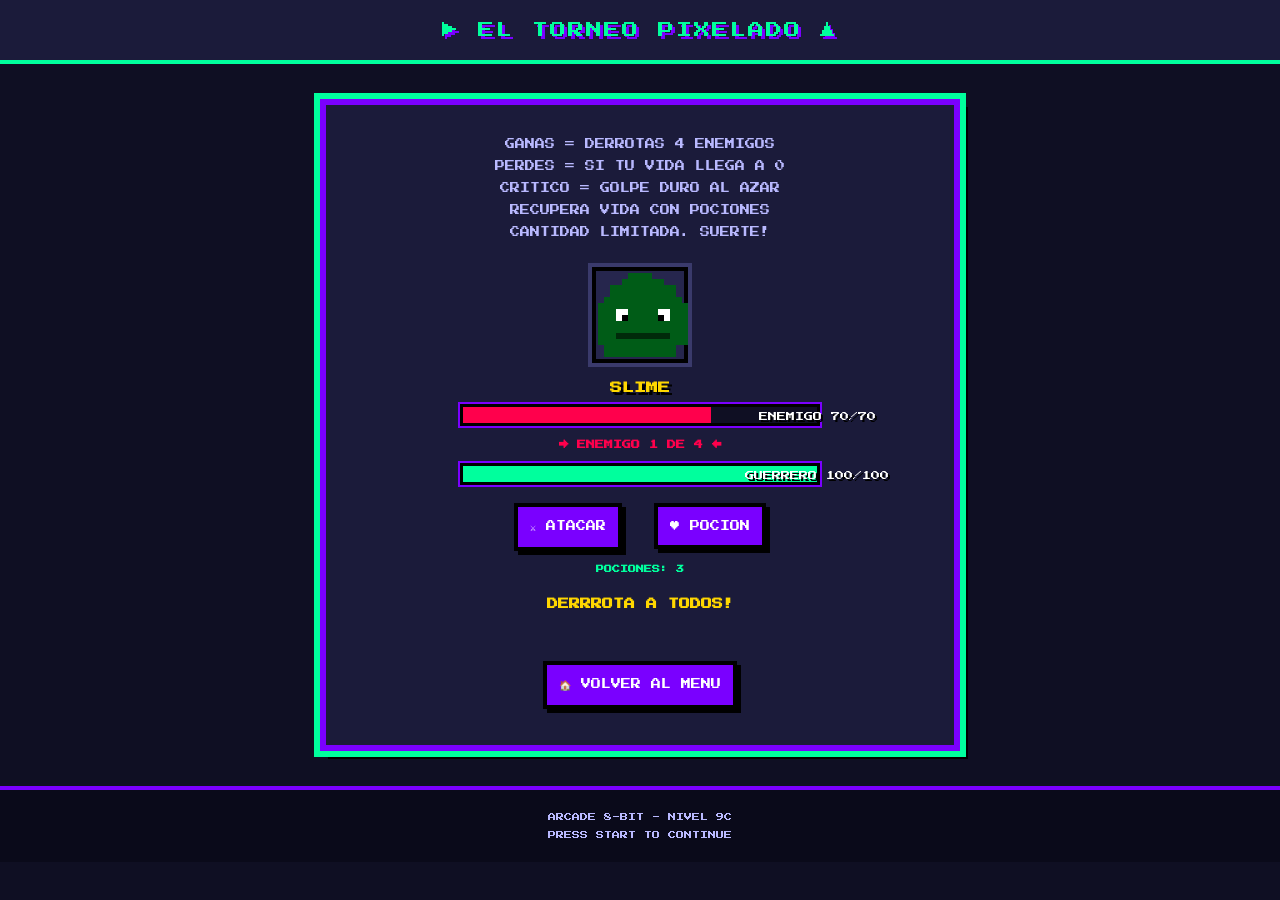
==== juego.html @ 82c99c2b "Add files via upload" ====
<!DOCTYPE html>
<html lang="es">
<head>
<meta charset="UTF-8">
<meta name="viewport" content="width=device-width, initial-scale=1.0">
<title>El Torneo Pixelado</title>

<link href="https://fonts.googleapis.com/css2?family=Press+Start+2P&display=swap" rel="stylesheet">

<style>

*{
margin:0;
padding:0;
box-sizing:border-box;
}

body{
background:#0f0f23;
font-family:"Press Start 2P", monospace;
color:#fff;
text-align:center;
image-rendering:pixelated;
overflow-x:hidden;
}

header{
padding:22px;
background:#1b1b3a;
border-bottom:4px solid #00ff9d;
color:#00ff9d;
font-size:16px;
text-shadow:3px 3px 0 #7a00ff;
letter-spacing:2px;
}

.caja{
width:92%;
max-width:640px;
margin:35px auto;
background:#1b1b3a;
padding:28px;
border:6px solid #7a00ff;
box-shadow:0 0 0 6px #00ff9d, 8px 8px 0 #000;
position:relative;
}

#historia{
font-size:10px;
line-height:22px;
color:#b9b9ff;
margin-bottom:20px;
}

canvas{
display:block;
margin:15px auto;
background:#26264d;
border:4px solid #3a3a6b;
box-shadow:inset 0 0 0 4px #000;
}

.barra{
width:80%;
max-width:360px;
height:22px;
margin:10px auto;
background:#0f0f23;
border:3px solid #000;
box-shadow:0 0 0 2px #7a00ff;
position:relative;
}

.barra i{
position:absolute;
left:0;
top:0;
height:100%;
width:100%;
background:#ff004c;
}

.barra span{
position:absolute;
width:100%;
top:5px;
font-size:9px;
color:#fff;
text-shadow:2px 2px 0 #000;
z-index:2;
}

#vidaJugador i{ background:#00ff9d; }
#vidaEnemigo i{ background:#ff004c; }

#nombre{
font-size:12px;
color:#ffd700;
margin-top:10px;
text-shadow:3px 3px 0 #000;
}

#turno{
font-size:9px;
color:#ff004c;
margin:14px 0;
}

button{
font-family:"Press Start 2P", monospace;
font-size:10px;
padding:14px 12px;
margin:8px;
border:4px solid #000;
color:#fff;
background:#7a00ff;
cursor:pointer;
box-shadow:4px 4px 0 #000;
text-transform:uppercase;
}

button:hover{
background:#00ff9d;
color:#000;
transform:translate(-2px,-2px);
box-shadow:6px 6px 0 #000;
}

button:disabled{
background:#3a3a3a;
color:#666;
cursor:not-allowed;
transform:none;
box-shadow:4px 4px 0 #000;
}

#mensaje{
margin-top:20px;
font-size:11px;
line-height:24px;
color:#ffd700;
min-height:60px;
}

footer{
margin-top:30px;
padding:18px;
background:#0a0a1a;
border-top:4px solid #7a00ff;
color:#b9b9ff;
font-size:8px;
line-height:18px;
}

#curaSobrante{
font-size:8px;
color:#00ff9d;
margin-top:6px;
}

</style>
</head>

<body>

<header>
&#9654; EL TORNEO PIXELADO &#9650;
</header>

<div class="caja">

<p id="historia">
GANAS = DERROTAS 4 ENEMIGOS<br>
PERDES = SI TU VIDA LLEGA A 0<br>
CRITICO = GOLPE DURO AL AZAR<br>
RECUPERA VIDA CON POCIONES<br>
CANTIDAD LIMITADA. SUERTE!
</p>

<canvas id="sprite" width="96" height="96"></canvas>

<h2 id="nombre">SLIME</h2>

<div id="vidaEnemigo" class="barra">
<i id="barraEnemigo"></i>
<span>ENEMIGO</span>
</div>

<h2 id="turno">&#8594; TU TURNO &#8592;</h2>

<div id="vidaJugador" class="barra">
<i id="barraJugador"></i>
<span>GUERRERO</span>
</div>

<button onclick="atacar()">&#9876; ATACAR</button>
<button onclick="curarse()">&#9829; POCION</button>

<h2 id="curaSobrante">POCIONES: 3</h2>

<h2 id="mensaje">DERRROTA A TODOS!</h2>

<a href="index.html">
<button>&#127968; VOLVER AL MENU</button>
</a>

</div>

<footer>
ARCADE 8-BIT - NIVEL 9C<br>
PRESS START TO CONTINUE
</footer>

<script>

const SPRITES={
slime:{
colores:["","#00ff41","#005c17","#002a0a","#ffffff","#000000"],
mapa:[
"0000000000000000",
"0000002222000000",
"0000022222220000",
"0002222222222200",
"0002222222222200",
"0022222222222220",
"0222222222222222",
"0222442222244222",
"0222452222254222",
"0222222222222222",
"0222222222222222",
"0222333333333222",
"0222222222222222",
"0022222222222200",
"0022222222222200",
"0000000000000000"
]},
goblin:{
colores:["","#7fff00","#1d5c00","#0a2b00","#ffffff","#ff004c"],
mapa:[
"0000000000000000",
"0200022222000200",
"0220022222002200",
"0222222222222220",
"0222222222222220",
"0022222222222200",
"0022222222222200",
"0022442222244200",
"0022452222254200",
"0022222222222200",
"0022233222332200",
"0022222222222200",
"0002222222222000",
"0000222222220000",
"0000000000000000",
"0000000000000000"
]},
esqueleto:{
colores:["","#f0f0f0","#a0a0a0","#2b2b2b","#ff004c"],
mapa:[
"0000000000000000",
"0000000000000000",
"0002222222222000",
"0002222222222000",
"0022222222222200",
"0022442222244200",
"0022442222244200",
"0022222222222200",
"0022232223222200",
"0022222222222200",
"0002222222222000",
"0000002222000000",
"0000002222000000",
"0000000000000000",
"0000000000000000",
"0000000000000000"
]},
dragon:{
colores:["","#ff004c","#7a0014","#2b0000","#ffffff","#000000","#ffd700"],
mapa:[
"0000000000000000",
"0000600000000600",
"0000660000006600",
"0022222222222220",
"0222222222222222",
"0222222222222222",
"0022442222244200",
"0022452222254200",
"0222222222222222",
"0222222222222222",
"0222332222233222",
"0222222222222222",
"0222222222222222",
"0022222222222200",
"0022222222222200",
"0000000000000000"
]}
};

const enemigos=[
{n:"SLIME",     v:70,  crit:20, dMin:5,  dMax:13, s:SPRITES.slime},
{n:"GOBLIN",    v:100, crit:15, dMin:8,  dMax:18, s:SPRITES.goblin},
{n:"ESQUELETO", v:130, crit:10, dMin:10, dMax:20, s:SPRITES.esqueleto},
{n:"DRAGON",    v:170, crit:25, dMin:12, dMax:25, s:SPRITES.dragon}
];

let vidaJugador=100;
let vidaEnemigo=0;
let enemigo=0;
let pociones=3;
let atacando=false;

function dibujar(sprite){
const c=document.getElementById("sprite");
const ctx=c.getContext("2d");
ctx.clearRect(0,0,96,96);
const tam=6;
for(let y=0;y<sprite.mapa.length;y++){
for(let x=0;x<sprite.mapa[y].length;x++){
const cid=parseInt(sprite.mapa[y][x],10);
if(cid===0)continue;
ctx.fillStyle=sprite.colores[cid];
ctx.fillRect(x*tam,y*tam,tam,tam);
}
}
}

function cargarEnemigo(){
const e=enemigos[enemigo];
vidaEnemigo=e.v;
dibujar(e.s);
document.getElementById("nombre").innerHTML=e.n;
document.getElementById("turno").innerHTML="&#8594; ENEMIGO "+(enemigo+1)+" DE 4 &#8592;";
actualizarBarras();
}

function actualizarBarras(){
document.getElementById("barraEnemigo").style.width=Math.max(0,vidaEnemigo)+"%";
document.getElementById("barraJugador").style.width=Math.max(0,vidaJugador)+"%";
document.getElementById("vidaEnemigo").querySelector("span").innerHTML=
"ENEMIGO "+vidaEnemigo+"/"+enemigos[enemigo].v;
document.getElementById("vidaJugador").querySelector("span").innerHTML=
"GUERRERO "+vidaJugador+"/100";
document.getElementById("curaSobrante").innerHTML="POCIONES: "+pociones;
}

function mensaje(txt){
document.getElementById("mensaje").innerHTML=txt;
}

function atacar(){
if(atacando||vidaEnemigo<=0)return;
atacando=true;

const e=enemigos[enemigo];
let daño=Math.floor(Math.random()*(e.dMax-e.dMin+1))+e.dMin;
let critico=false;

if(Math.random()*100<e.crit){
daño*=2;
critico=true;
}

vidaEnemigo-=daño;
actualizarBarras();
mensaje("GOLPE: -"+daño+(critico?" &#10024; CRITICO!":""));

setTimeout(()=>{
if(vidaEnemigo<=0){
if(enemigo<enemigos.length-1){
enemigo++;
mensaje("&#127873; VICTORIA! APARECE EL SIGUIENTE...");
setTimeout(()=>{
cargarEnemigo();
atacando=false;
},1400);
}else{
mensaje("&#127942; CAMPEON DEL TORNEO! &#127942;");
document.getElementById("nombre").innerHTML="VICTORIA!";
atacando=false;
}
}else{
turnoEnemigo();
}
},800);
}

function turnoEnemigo(){
document.getElementById("turno").innerHTML="&#8594; TURNO DEL ENEMIGO &#8592;";
setTimeout(()=>{
const e=enemigos[enemigo];
let daño=Math.floor(Math.random()*(e.dMax-e.dMin+1))+e.dMin;
if(Math.random()*100<15)daño*=2;

vidaJugador-=daño;
actualizarBarras();
mensaje("&#9888; RECIBES -"+daño+" DE DAÑO");

if(vidaJugador<=0){
mensaje("&#10060; GAME OVER - RECARGA PARA INTENTAR");
document.getElementById("nombre").innerHTML="DERROTA";
atacando=false;
return;
}

document.getElementById("turno").innerHTML="&#8594; TU TURNO &#8592;";
atacando=false;
},1000);
}

function curarse(){
if(atacando||vidaJugador<=0)return;
if(pociones<=0){
mensaje("&#10060; NO TE QUEDAN POCIONES");
return;
}
if(vidaJugador>=100){
mensaje("&#9888; YA TIENES LA VIDA LLENA");
return;
}
pociones--;
vidaJugador=Math.min(100,vidaJugador+35);
actualizarBarras();
mensaje("&#9829; +35 DE VIDA. QUE ALIVIO!");
atacando=true;
document.getElementById("turno").innerHTML="&#8594; TURNO DEL ENEMIGO &#8592;";
setTimeout(()=>{
turnoEnemigo();
},800);
}

cargarEnemigo();

</script>

</body>
</html>
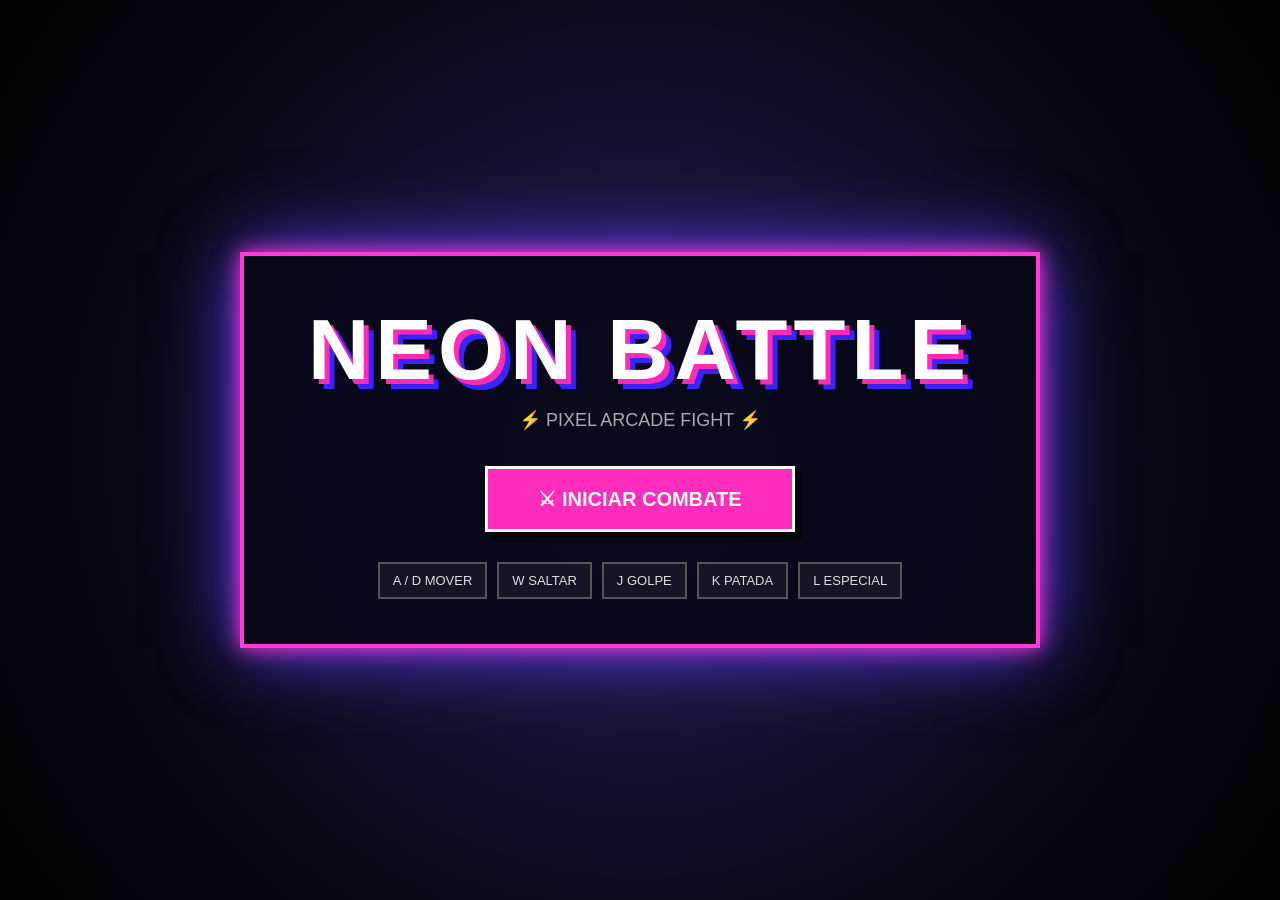
==== commit ea2a6de9: "Add files via upload" ====
--- a/juego.html
+++ b/juego.html
@@ -3,434 +3,1521 @@
 <head>
 <meta charset="UTF-8">
 <meta name="viewport" content="width=device-width, initial-scale=1.0">
-<title>El Torneo Pixelado</title>
-
-<link href="https://fonts.googleapis.com/css2?family=Press+Start+2P&display=swap" rel="stylesheet">
+<title>Neon Battle Arena</title>
 
 <style>
-
 *{
-margin:0;
-padding:0;
-box-sizing:border-box;
+    margin:0;
+    padding:0;
+    box-sizing:border-box;
 }
 
 body{
-background:#0f0f23;
-font-family:"Press Start 2P", monospace;
-color:#fff;
-text-align:center;
-image-rendering:pixelated;
-overflow-x:hidden;
-}
-
-header{
-padding:22px;
-background:#1b1b3a;
-border-bottom:4px solid #00ff9d;
-color:#00ff9d;
-font-size:16px;
-text-shadow:3px 3px 0 #7a00ff;
-letter-spacing:2px;
-}
-
-.caja{
-width:92%;
-max-width:640px;
-margin:35px auto;
-background:#1b1b3a;
-padding:28px;
-border:6px solid #7a00ff;
-box-shadow:0 0 0 6px #00ff9d, 8px 8px 0 #000;
-position:relative;
-}
-
-#historia{
-font-size:10px;
-line-height:22px;
-color:#b9b9ff;
-margin-bottom:20px;
-}
-
-canvas{
-display:block;
-margin:15px auto;
-background:#26264d;
-border:4px solid #3a3a6b;
-box-shadow:inset 0 0 0 4px #000;
-}
-
-.barra{
-width:80%;
-max-width:360px;
-height:22px;
-margin:10px auto;
-background:#0f0f23;
-border:3px solid #000;
-box-shadow:0 0 0 2px #7a00ff;
-position:relative;
-}
-
-.barra i{
-position:absolute;
-left:0;
-top:0;
-height:100%;
-width:100%;
-background:#ff004c;
-}
-
-.barra span{
-position:absolute;
-width:100%;
-top:5px;
-font-size:9px;
-color:#fff;
-text-shadow:2px 2px 0 #000;
-z-index:2;
-}
-
-#vidaJugador i{ background:#00ff9d; }
-#vidaEnemigo i{ background:#ff004c; }
-
-#nombre{
-font-size:12px;
-color:#ffd700;
-margin-top:10px;
-text-shadow:3px 3px 0 #000;
-}
-
-#turno{
-font-size:9px;
-color:#ff004c;
-margin:14px 0;
+    background:#050509;
+    overflow:hidden;
+    font-family:Arial, sans-serif;
+}
+
+#game{
+    width:100vw;
+    height:100vh;
+    display:block;
+    image-rendering:pixelated;
+}
+
+#menu{
+    position:fixed;
+    inset:0;
+    z-index:20;
+    display:flex;
+    justify-content:center;
+    align-items:center;
+    background:
+        radial-gradient(circle,#29205c,#080814 65%,#020204);
+}
+
+.menu-box{
+    width:min(800px,90%);
+    padding:45px;
+    text-align:center;
+    background:rgba(8,8,25,.94);
+    border:4px solid #ff3bd4;
+    box-shadow:
+        0 0 20px #ff3bd4,
+        0 0 70px #5b3cff;
+}
+
+h1{
+    color:#fff;
+    font-size:clamp(45px,7vw,85px);
+    letter-spacing:6px;
+    text-shadow:
+        5px 5px #ff2bb5,
+        10px 10px #3824ff;
+    margin-bottom:10px;
+}
+
+.subtitle{
+    color:#aaa;
+    font-size:18px;
+    margin-bottom:35px;
 }
 
 button{
-font-family:"Press Start 2P", monospace;
-font-size:10px;
-padding:14px 12px;
-margin:8px;
-border:4px solid #000;
-color:#fff;
-background:#7a00ff;
-cursor:pointer;
-box-shadow:4px 4px 0 #000;
-text-transform:uppercase;
+    padding:18px 50px;
+    background:#ff2dbd;
+    border:3px solid white;
+    color:white;
+    font-size:20px;
+    font-weight:bold;
+    cursor:pointer;
+    box-shadow:7px 7px #050509;
+    transition:.15s;
 }
 
 button:hover{
-background:#00ff9d;
-color:#000;
-transform:translate(-2px,-2px);
-box-shadow:6px 6px 0 #000;
-}
-
-button:disabled{
-background:#3a3a3a;
-color:#666;
-cursor:not-allowed;
-transform:none;
-box-shadow:4px 4px 0 #000;
-}
-
-#mensaje{
-margin-top:20px;
-font-size:11px;
-line-height:24px;
-color:#ffd700;
-min-height:60px;
-}
-
-footer{
-margin-top:30px;
-padding:18px;
-background:#0a0a1a;
-border-top:4px solid #7a00ff;
-color:#b9b9ff;
-font-size:8px;
-line-height:18px;
-}
-
-#curaSobrante{
-font-size:8px;
-color:#00ff9d;
-margin-top:6px;
-}
-
+    transform:translate(-3px,-3px);
+    background:#4d6cff;
+    box-shadow:10px 10px #050509;
+}
+
+.controls{
+    margin-top:30px;
+    display:flex;
+    justify-content:center;
+    gap:10px;
+    flex-wrap:wrap;
+}
+
+.key{
+    padding:9px 13px;
+    border:2px solid #555;
+    background:#151525;
+    color:#ddd;
+    font-size:13px;
+}
+
+#hud{
+    position:fixed;
+    top:18px;
+    left:2%;
+    right:2%;
+    z-index:5;
+    display:flex;
+    justify-content:space-between;
+    pointer-events:none;
+}
+
+.playerHUD{
+    width:42%;
+}
+
+.hud-name{
+    color:white;
+    font-weight:bold;
+    font-size:18px;
+    margin-bottom:5px;
+    text-shadow:2px 2px #000;
+}
+
+.bar{
+    height:27px;
+    background:#111;
+    border:3px solid white;
+    box-shadow:0 0 12px #000;
+}
+
+.hp{
+    height:100%;
+    width:100%;
+    background:linear-gradient(90deg,#25ff73,#b5ff38);
+    transition:.15s;
+}
+
+.enemyHP{
+    background:linear-gradient(90deg,#ff2525,#ffb02e);
+}
+
+.energy{
+    height:10px;
+    margin-top:6px;
+    background:#111;
+    border:2px solid white;
+}
+
+.energy div{
+    width:0%;
+    height:100%;
+    background:#24caff;
+    box-shadow:0 0 10px #24caff;
+}
+
+#centerText{
+    position:fixed;
+    z-index:6;
+    top:28%;
+    left:50%;
+    transform:translateX(-50%);
+    color:#fff;
+    font-size:70px;
+    font-weight:900;
+    text-shadow:
+        5px 5px #ff249d,
+        10px 10px #1e2cff;
+    opacity:0;
+    pointer-events:none;
+}
+
+#centerText.show{
+    animation:centerAnim .8s;
+}
+
+@keyframes centerAnim{
+    0%{
+        opacity:0;
+        transform:translateX(-50%) scale(.2);
+    }
+    40%{
+        opacity:1;
+        transform:translateX(-50%) scale(1.3);
+    }
+    100%{
+        opacity:0;
+        transform:translateX(-50%) scale(1);
+    }
+}
+
+#combo{
+    position:fixed;
+    right:7%;
+    top:35%;
+    color:#ffe84a;
+    font-size:42px;
+    font-weight:bold;
+    text-shadow:4px 4px #ff176e;
+    opacity:0;
+    z-index:10;
+}
+
+#combo.show{
+    animation:comboAnim .7s;
+}
+
+@keyframes comboAnim{
+    0%{
+        opacity:0;
+        transform:scale(.3) rotate(-10deg);
+    }
+    30%{
+        opacity:1;
+        transform:scale(1.4) rotate(5deg);
+    }
+    100%{
+        opacity:0;
+        transform:scale(1);
+    }
+}
+
+#gameOver{
+    position:fixed;
+    inset:0;
+    z-index:30;
+    display:none;
+    justify-content:center;
+    align-items:center;
+    background:rgba(0,0,0,.75);
+}
+
+.result{
+    text-align:center;
+    padding:50px;
+    border:4px solid white;
+    background:#101020;
+    box-shadow:0 0 50px #ff2dbd;
+}
+
+.result h2{
+    font-size:70px;
+    color:#ffe329;
+    text-shadow:5px 5px #ff286d;
+    margin-bottom:20px;
+}
+
+.result p{
+    color:white;
+    font-size:20px;
+    margin-bottom:30px;
+}
 </style>
 </head>
 
 <body>
 
-<header>
-&#9654; EL TORNEO PIXELADO &#9650;
-</header>
-
-<div class="caja">
-
-<p id="historia">
-GANAS = DERROTAS 4 ENEMIGOS<br>
-PERDES = SI TU VIDA LLEGA A 0<br>
-CRITICO = GOLPE DURO AL AZAR<br>
-RECUPERA VIDA CON POCIONES<br>
-CANTIDAD LIMITADA. SUERTE!
+<canvas id="game"></canvas>
+
+<!-- MENU -->
+
+<div id="menu">
+
+<div class="menu-box">
+
+<h1>NEON BATTLE</h1>
+
+<div class="subtitle">
+⚡ PIXEL ARCADE FIGHT ⚡
+</div>
+
+<button onclick="startGame()">
+⚔ INICIAR COMBATE
+</button>
+
+<div class="controls">
+<div class="key">A / D MOVER</div>
+<div class="key">W SALTAR</div>
+<div class="key">J GOLPE</div>
+<div class="key">K PATADA</div>
+<div class="key">L ESPECIAL</div>
+</div>
+
+</div>
+
+</div>
+
+
+<!-- HUD -->
+
+<div id="hud">
+
+<div class="playerHUD">
+
+<div class="hud-name">
+NOVA
+</div>
+
+<div class="bar">
+<div id="playerHP" class="hp"></div>
+</div>
+
+<div class="energy">
+<div id="playerEnergy"></div>
+</div>
+
+</div>
+
+
+<div class="playerHUD">
+
+<div class="hud-name" style="text-align:right">
+VORTEX
+</div>
+
+<div class="bar">
+<div id="enemyHP" class="hp enemyHP"></div>
+</div>
+
+<div class="energy">
+<div id="enemyEnergy"></div>
+</div>
+
+</div>
+
+</div>
+
+
+<div id="centerText"></div>
+
+<div id="combo"></div>
+
+
+<!-- RESULTADO -->
+
+<div id="gameOver">
+
+<div class="result">
+
+<h2 id="resultTitle">
+K.O.
+</h2>
+
+<p id="resultText">
 </p>
 
-<canvas id="sprite" width="96" height="96"></canvas>
-
-<h2 id="nombre">SLIME</h2>
-
-<div id="vidaEnemigo" class="barra">
-<i id="barraEnemigo"></i>
-<span>ENEMIGO</span>
+<button onclick="location.reload()">
+REVANCHA
+</button>
+
 </div>
 
-<h2 id="turno">&#8594; TU TURNO &#8592;</h2>
-
-<div id="vidaJugador" class="barra">
-<i id="barraJugador"></i>
-<span>GUERRERO</span>
 </div>
 
-<button onclick="atacar()">&#9876; ATACAR</button>
-<button onclick="curarse()">&#9829; POCION</button>
-
-<h2 id="curaSobrante">POCIONES: 3</h2>
-
-<h2 id="mensaje">DERRROTA A TODOS!</h2>
-
-<a href="index.html">
-<button>&#127968; VOLVER AL MENU</button>
-</a>
-
-</div>
-
-<footer>
-ARCADE 8-BIT - NIVEL 9C<br>
-PRESS START TO CONTINUE
-</footer>
 
 <script>
 
-const SPRITES={
-slime:{
-colores:["","#00ff41","#005c17","#002a0a","#ffffff","#000000"],
-mapa:[
-"0000000000000000",
-"0000002222000000",
-"0000022222220000",
-"0002222222222200",
-"0002222222222200",
-"0022222222222220",
-"0222222222222222",
-"0222442222244222",
-"0222452222254222",
-"0222222222222222",
-"0222222222222222",
-"0222333333333222",
-"0222222222222222",
-"0022222222222200",
-"0022222222222200",
-"0000000000000000"
-]},
-goblin:{
-colores:["","#7fff00","#1d5c00","#0a2b00","#ffffff","#ff004c"],
-mapa:[
-"0000000000000000",
-"0200022222000200",
-"0220022222002200",
-"0222222222222220",
-"0222222222222220",
-"0022222222222200",
-"0022222222222200",
-"0022442222244200",
-"0022452222254200",
-"0022222222222200",
-"0022233222332200",
-"0022222222222200",
-"0002222222222000",
-"0000222222220000",
-"0000000000000000",
-"0000000000000000"
-]},
-esqueleto:{
-colores:["","#f0f0f0","#a0a0a0","#2b2b2b","#ff004c"],
-mapa:[
-"0000000000000000",
-"0000000000000000",
-"0002222222222000",
-"0002222222222000",
-"0022222222222200",
-"0022442222244200",
-"0022442222244200",
-"0022222222222200",
-"0022232223222200",
-"0022222222222200",
-"0002222222222000",
-"0000002222000000",
-"0000002222000000",
-"0000000000000000",
-"0000000000000000",
-"0000000000000000"
-]},
-dragon:{
-colores:["","#ff004c","#7a0014","#2b0000","#ffffff","#000000","#ffd700"],
-mapa:[
-"0000000000000000",
-"0000600000000600",
-"0000660000006600",
-"0022222222222220",
-"0222222222222222",
-"0222222222222222",
-"0022442222244200",
-"0022452222254200",
-"0222222222222222",
-"0222222222222222",
-"0222332222233222",
-"0222222222222222",
-"0222222222222222",
-"0022222222222200",
-"0022222222222200",
-"0000000000000000"
-]}
+const canvas = document.getElementById("game");
+const ctx = canvas.getContext("2d");
+
+let W,H;
+
+function resize(){
+
+    W = canvas.width = window.innerWidth;
+    H = canvas.height = window.innerHeight;
+
+}
+
+window.addEventListener("resize",resize);
+resize();
+
+
+/* ==============================
+   VARIABLES
+============================== */
+
+let running=false;
+
+let player={
+    x:180,
+    y:0,
+    vx:0,
+    vy:0,
+    hp:100,
+    energy:0,
+    facing:1,
+    attacking:false,
+    attackTimer:0,
+    hitCooldown:0,
+    jumping:false
 };
 
-const enemigos=[
-{n:"SLIME",     v:70,  crit:20, dMin:5,  dMax:13, s:SPRITES.slime},
-{n:"GOBLIN",    v:100, crit:15, dMin:8,  dMax:18, s:SPRITES.goblin},
-{n:"ESQUELETO", v:130, crit:10, dMin:10, dMax:20, s:SPRITES.esqueleto},
-{n:"DRAGON",    v:170, crit:25, dMin:12, dMax:25, s:SPRITES.dragon}
-];
-
-let vidaJugador=100;
-let vidaEnemigo=0;
-let enemigo=0;
-let pociones=3;
-let atacando=false;
-
-function dibujar(sprite){
-const c=document.getElementById("sprite");
-const ctx=c.getContext("2d");
-ctx.clearRect(0,0,96,96);
-const tam=6;
-for(let y=0;y<sprite.mapa.length;y++){
-for(let x=0;x<sprite.mapa[y].length;x++){
-const cid=parseInt(sprite.mapa[y][x],10);
-if(cid===0)continue;
-ctx.fillStyle=sprite.colores[cid];
-ctx.fillRect(x*tam,y*tam,tam,tam);
-}
-}
-}
-
-function cargarEnemigo(){
-const e=enemigos[enemigo];
-vidaEnemigo=e.v;
-dibujar(e.s);
-document.getElementById("nombre").innerHTML=e.n;
-document.getElementById("turno").innerHTML="&#8594; ENEMIGO "+(enemigo+1)+" DE 4 &#8592;";
-actualizarBarras();
-}
-
-function actualizarBarras(){
-document.getElementById("barraEnemigo").style.width=Math.max(0,vidaEnemigo)+"%";
-document.getElementById("barraJugador").style.width=Math.max(0,vidaJugador)+"%";
-document.getElementById("vidaEnemigo").querySelector("span").innerHTML=
-"ENEMIGO "+vidaEnemigo+"/"+enemigos[enemigo].v;
-document.getElementById("vidaJugador").querySelector("span").innerHTML=
-"GUERRERO "+vidaJugador+"/100";
-document.getElementById("curaSobrante").innerHTML="POCIONES: "+pociones;
-}
-
-function mensaje(txt){
-document.getElementById("mensaje").innerHTML=txt;
-}
-
-function atacar(){
-if(atacando||vidaEnemigo<=0)return;
-atacando=true;
-
-const e=enemigos[enemigo];
-let daño=Math.floor(Math.random()*(e.dMax-e.dMin+1))+e.dMin;
-let critico=false;
-
-if(Math.random()*100<e.crit){
-daño*=2;
-critico=true;
-}
-
-vidaEnemigo-=daño;
-actualizarBarras();
-mensaje("GOLPE: -"+daño+(critico?" &#10024; CRITICO!":""));
-
-setTimeout(()=>{
-if(vidaEnemigo<=0){
-if(enemigo<enemigos.length-1){
-enemigo++;
-mensaje("&#127873; VICTORIA! APARECE EL SIGUIENTE...");
-setTimeout(()=>{
-cargarEnemigo();
-atacando=false;
-},1400);
-}else{
-mensaje("&#127942; CAMPEON DEL TORNEO! &#127942;");
-document.getElementById("nombre").innerHTML="VICTORIA!";
-atacando=false;
-}
-}else{
-turnoEnemigo();
-}
-},800);
-}
-
-function turnoEnemigo(){
-document.getElementById("turno").innerHTML="&#8594; TURNO DEL ENEMIGO &#8592;";
-setTimeout(()=>{
-const e=enemigos[enemigo];
-let daño=Math.floor(Math.random()*(e.dMax-e.dMin+1))+e.dMin;
-if(Math.random()*100<15)daño*=2;
-
-vidaJugador-=daño;
-actualizarBarras();
-mensaje("&#9888; RECIBES -"+daño+" DE DAÑO");
-
-if(vidaJugador<=0){
-mensaje("&#10060; GAME OVER - RECARGA PARA INTENTAR");
-document.getElementById("nombre").innerHTML="DERROTA";
-atacando=false;
-return;
-}
-
-document.getElementById("turno").innerHTML="&#8594; TU TURNO &#8592;";
-atacando=false;
-},1000);
-}
-
-function curarse(){
-if(atacando||vidaJugador<=0)return;
-if(pociones<=0){
-mensaje("&#10060; NO TE QUEDAN POCIONES");
-return;
-}
-if(vidaJugador>=100){
-mensaje("&#9888; YA TIENES LA VIDA LLENA");
-return;
-}
-pociones--;
-vidaJugador=Math.min(100,vidaJugador+35);
-actualizarBarras();
-mensaje("&#9829; +35 DE VIDA. QUE ALIVIO!");
-atacando=true;
-document.getElementById("turno").innerHTML="&#8594; TURNO DEL ENEMIGO &#8592;";
-setTimeout(()=>{
-turnoEnemigo();
-},800);
-}
-
-cargarEnemigo();
+let enemy={
+    x:0,
+    y:0,
+    vx:0,
+    vy:0,
+    hp:100,
+    energy:0,
+    facing:-1,
+    attacking:false,
+    attackTimer:0,
+    hitCooldown:0,
+    jumping:false
+};
+
+let particles=[];
+let projectiles=[];
+let screenShake=0;
+let combo=0;
+let comboTimer=0;
+
+let keys={};
+
+
+/* ==============================
+   TECLADO
+============================== */
+
+document.addEventListener("keydown",e=>{
+
+    keys[e.key.toLowerCase()]=true;
+
+    if(!running)return;
+
+    if(e.key.toLowerCase()==="j"){
+        playerAttack(10);
+    }
+
+    if(e.key.toLowerCase()==="k"){
+        playerAttack(16);
+    }
+
+    if(e.key.toLowerCase()==="l"){
+        specialAttack();
+    }
+
+    if(e.key.toLowerCase()==="w"){
+        jump();
+    }
+
+});
+
+document.addEventListener("keyup",e=>{
+    keys[e.key.toLowerCase()]=false;
+});
+
+
+/* ==============================
+   INICIAR
+============================== */
+
+function startGame(){
+
+    document.getElementById("menu").style.display="none";
+
+    running=true;
+
+    player.x=W*.22;
+    enemy.x=W*.78;
+
+    player.y=ground();
+    enemy.y=ground();
+
+    showCenter("FIGHT!");
+
+}
+
+
+/* ==============================
+   SUELO
+============================== */
+
+function ground(){
+
+    return H*.73;
+
+}
+
+
+/* ==============================
+   ATAQUES
+============================== */
+
+function playerAttack(damage){
+
+    if(!running || player.attacking)return;
+
+    player.attacking=true;
+    player.attackTimer=18;
+
+    let distance=Math.abs(player.x-enemy.x);
+
+    if(distance<170){
+
+        enemy.hp-=damage;
+
+        enemy.hitCooldown=15;
+
+        hitEffect(
+            enemy.x,
+            enemy.y-90,
+            "#ffdf32"
+        );
+
+        screenShake=12;
+
+        combo++;
+
+        comboTimer=100;
+
+        showCombo();
+
+        player.energy=Math.min(
+            100,
+            player.energy+12
+        );
+
+        if(enemy.hp<=0){
+
+            enemy.hp=0;
+            finish(true);
+
+        }
+
+    }
+
+}
+
+
+function specialAttack(){
+
+    if(player.energy<50)return;
+
+    player.energy-=50;
+
+    projectiles.push({
+
+        x:player.x,
+        y:player.y-95,
+        vx:player.facing*14,
+        life:80,
+        size:35
+
+    });
+
+}
+
+
+/* ==============================
+   SALTO
+============================== */
+
+function jump(){
+
+    if(!player.jumping){
+
+        player.vy=-18;
+        player.jumping=true;
+
+    }
+
+}
+
+
+/* ==============================
+   ENEMIGO IA
+============================== */
+
+function enemyAI(){
+
+    if(!running)return;
+
+    let distance=player.x-enemy.x;
+
+    enemy.facing=distance>0?1:-1;
+
+    if(Math.abs(distance)>150){
+
+        enemy.vx=distance>0?2:-2;
+
+    }else{
+
+        enemy.vx=0;
+
+        if(Math.random()<.025){
+
+            enemyAttack();
+
+        }
+
+    }
+
+}
+
+
+function enemyAttack(){
+
+    if(enemy.attacking)return;
+
+    enemy.attacking=true;
+    enemy.attackTimer=20;
+
+    if(Math.abs(player.x-enemy.x)<160){
+
+        player.hp-=9;
+
+        player.hitCooldown=15;
+
+        hitEffect(
+            player.x,
+            player.y-90,
+            "#ff3b3b"
+        );
+
+        screenShake=9;
+
+        enemy.energy=Math.min(
+            100,
+            enemy.energy+10
+        );
+
+        if(player.hp<=0){
+
+            player.hp=0;
+
+            finish(false);
+
+        }
+
+    }
+
+}
+
+
+/* ==============================
+   ACTUALIZACIÓN
+============================== */
+
+function update(){
+
+    if(!running)return;
+
+    /* MOVIMIENTO */
+
+    player.vx=0;
+
+    if(keys["a"]){
+        player.vx=-5;
+        player.facing=-1;
+    }
+
+    if(keys["d"]){
+        player.vx=5;
+        player.facing=1;
+    }
+
+    player.x+=player.vx;
+
+    /* FÍSICA */
+
+    player.vy+=.8;
+    player.y+=player.vy;
+
+    if(player.y>=ground()){
+
+        player.y=ground();
+        player.vy=0;
+        player.jumping=false;
+
+    }
+
+    /* LIMITES */
+
+    player.x=Math.max(80,Math.min(W-80,player.x));
+
+    /* ENEMIGO */
+
+    enemyAI();
+
+    enemy.x+=enemy.vx;
+
+    enemy.x=Math.max(80,Math.min(W-80,enemy.x));
+
+    /* ATAQUES */
+
+    if(player.attackTimer>0){
+
+        player.attackTimer--;
+
+    }else{
+
+        player.attacking=false;
+
+    }
+
+    if(enemy.attackTimer>0){
+
+        enemy.attackTimer--;
+
+    }else{
+
+        enemy.attacking=false;
+
+    }
+
+    /* COOLDOWNS */
+
+    if(player.hitCooldown>0)
+        player.hitCooldown--;
+
+    if(enemy.hitCooldown>0)
+        enemy.hitCooldown--;
+
+    /* COMBO */
+
+    if(comboTimer>0){
+
+        comboTimer--;
+
+    }else{
+
+        combo=0;
+
+    }
+
+    /* PROJECTILES */
+
+    projectiles.forEach(p=>{
+
+        p.x+=p.vx;
+        p.life--;
+
+        if(
+            Math.abs(p.x-enemy.x)<70 &&
+            Math.abs(p.y-(enemy.y-90))<100
+        ){
+
+            enemy.hp-=25;
+
+            p.life=0;
+
+            hitEffect(
+                enemy.x,
+                enemy.y-90,
+                "#28dfff"
+            );
+
+            screenShake=15;
+
+            if(enemy.hp<=0){
+
+                enemy.hp=0;
+                finish(true);
+
+            }
+
+        }
+
+    });
+
+    projectiles=
+        projectiles.filter(p=>p.life>0);
+
+    /* PARTICULAS */
+
+    particles.forEach(p=>{
+
+        p.x+=p.vx;
+        p.y+=p.vy;
+
+        p.vy+=.15;
+
+        p.life--;
+
+    });
+
+    particles=
+        particles.filter(p=>p.life>0);
+
+    if(screenShake>0)
+        screenShake--;
+
+    updateHUD();
+
+}
+
+
+/* ==============================
+   DIBUJO PRINCIPAL
+============================== */
+
+function draw(){
+
+    ctx.save();
+
+    if(screenShake){
+
+        ctx.translate(
+            Math.random()*screenShake-screenShake/2,
+            Math.random()*screenShake-screenShake/2
+        );
+
+    }
+
+    drawSky();
+
+    drawCity();
+
+    drawGround();
+
+    drawLights();
+
+    drawProjectiles();
+
+    drawCharacter(
+        player,
+        "#25a8ff",
+        "#65e7ff",
+        "NOVA"
+    );
+
+    drawCharacter(
+        enemy,
+        "#ff315f",
+        "#ff9c38",
+        "VORTEX"
+    );
+
+    drawParticles();
+
+    ctx.restore();
+
+}
+
+
+/* ==============================
+   CIELO
+============================== */
+
+function drawSky(){
+
+    let gradient=ctx.createLinearGradient(
+        0,0,0,H
+    );
+
+    gradient.addColorStop(0,"#08051d");
+    gradient.addColorStop(.45,"#201052");
+    gradient.addColorStop(1,"#35143d");
+
+    ctx.fillStyle=gradient;
+
+    ctx.fillRect(0,0,W,H);
+
+
+    /* LUNA */
+
+    ctx.beginPath();
+
+    ctx.arc(
+        W*.75,
+        H*.18,
+        80,
+        0,
+        Math.PI*2
+    );
+
+    ctx.fillStyle="#fff0a6";
+    ctx.shadowBlur=40;
+    ctx.shadowColor="#ffe96b";
+    ctx.fill();
+
+    ctx.shadowBlur=0;
+
+
+    /* ESTRELLAS */
+
+    for(let i=0;i<100;i++){
+
+        let x=(i*97)%W;
+        let y=(i*43)%(H*.5);
+
+        ctx.fillStyle="#fff";
+
+        ctx.fillRect(
+            x,
+            y,
+            2,
+            2
+        );
+
+    }
+
+}
+
+
+/* ==============================
+   CIUDAD
+============================== */
+
+function drawCity(){
+
+    let buildings=12;
+
+    for(let i=0;i<buildings;i++){
+
+        let width=80+(i%4)*25;
+        let height=130+(i%5)*45;
+
+        let x=i*(W/buildings);
+
+        ctx.fillStyle=
+            i%2===0
+            ? "#0b0b22"
+            : "#11112d";
+
+        ctx.fillRect(
+            x,
+            ground()-height,
+            width,
+            height
+        );
+
+        /* VENTANAS */
+
+        for(
+            let yy=ground()-height+20;
+            yy<ground()-20;
+            yy+=30
+        ){
+
+            for(
+                let xx=x+12;
+                xx<x+width-10;
+                xx+=24
+            ){
+
+                if((i+Math.floor(yy))%3!==0){
+
+                    ctx.fillStyle=
+                        (i+Math.floor(yy))%2===0
+                        ? "#ffe64a"
+                        : "#55dfff";
+
+                    ctx.fillRect(
+                        xx,
+                        yy,
+                        8,
+                        12
+                    );
+
+                }
+
+            }
+
+        }
+
+    }
+
+}
+
+
+/* ==============================
+   SUELO
+============================== */
+
+function drawGround(){
+
+    ctx.fillStyle="#080808";
+
+    ctx.fillRect(
+        0,
+        ground(),
+        W,
+        H-ground()
+    );
+
+    /* LÍNEAS */
+
+    ctx.strokeStyle="#292929";
+    ctx.lineWidth=2;
+
+    for(let x=-W;x<W*2;x+=80){
+
+        ctx.beginPath();
+
+        ctx.moveTo(
+            W/2,
+            ground()
+        );
+
+        ctx.lineTo(
+            x,
+            H
+        );
+
+        ctx.stroke();
+
+    }
+
+    for(let y=ground();y<H;y+=40){
+
+        ctx.beginPath();
+
+        ctx.moveTo(0,y);
+        ctx.lineTo(W,y);
+
+        ctx.stroke();
+
+    }
+
+    /* BORDE NEÓN */
+
+    ctx.fillStyle="#ff24c8";
+
+    ctx.fillRect(
+        0,
+        ground(),
+        W,
+        5
+    );
+
+}
+
+
+/* ==============================
+   LUCES
+============================== */
+
+function drawLights(){
+
+    for(let i=0;i<7;i++){
+
+        let x=(i+1)*W/8;
+
+        ctx.fillStyle=
+            i%2===0
+            ? "#ff1ca8"
+            : "#20d9ff";
+
+        ctx.fillRect(
+            x,
+            ground()-10,
+            25,
+            10
+        );
+
+    }
+
+}
+
+
+/* ==============================
+   PERSONAJE
+============================== */
+
+function drawCharacter(p,color1,color2,name){
+
+    ctx.save();
+
+    ctx.translate(p.x,p.y);
+
+    /* SOMBRA */
+
+    ctx.fillStyle="rgba(0,0,0,.5)";
+
+    ctx.beginPath();
+
+    ctx.ellipse(
+        0,
+        8,
+        55,
+        15,
+        0,0,Math.PI*2
+    );
+
+    ctx.fill();
+
+
+    /* CUERPO */
+
+    ctx.scale(p.facing,1);
+
+    let flash=p.hitCooldown>0;
+
+    if(flash){
+
+        ctx.shadowBlur=25;
+        ctx.shadowColor="#fff";
+
+    }
+
+
+    /* PIERNAS */
+
+    ctx.fillStyle="#161625";
+
+    ctx.fillRect(
+        -32,
+        -55,
+        24,
+        60
+    );
+
+    ctx.fillRect(
+        8,
+        -55,
+        24,
+        60
+    );
+
+
+    /* BOTAS */
+
+    ctx.fillStyle="#08080f";
+
+    ctx.fillRect(
+        -40,
+        0,
+        34,
+        13
+    );
+
+    ctx.fillRect(
+        5,
+        0,
+        34,
+        13
+    );
+
+
+    /* CUERPO */
+
+    ctx.fillStyle=flash?"white":color1;
+
+    ctx.fillRect(
+        -38,
+        -125,
+        76,
+        70
+    );
+
+
+    /* ARMADURA */
+
+    ctx.fillStyle=color2;
+
+    ctx.fillRect(
+        -30,
+        -115,
+        60,
+        16
+    );
+
+
+    /* BRAZOS */
+
+    ctx.fillStyle=flash?"white":"#e89c75";
+
+    ctx.fillRect(
+        -58,
+        -120,
+        20,
+        62
+    );
+
+    ctx.fillRect(
+        38,
+        -120,
+        20,
+        62
+    );
+
+
+    /* GUANTES */
+
+    ctx.fillStyle=color2;
+
+    ctx.fillRect(
+        -62,
+        -62,
+        27,
+        18
+    );
+
+    ctx.fillRect(
+        35,
+        -62,
+        27,
+        18
+    );
+
+
+    /* CUELLO */
+
+    ctx.fillStyle="#d98968";
+
+    ctx.fillRect(
+        -15,
+        -140,
+        30,
+        20
+    );
+
+
+    /* CABEZA */
+
+    ctx.fillStyle=flash?"white":"#eaa27d";
+
+    ctx.fillRect(
+        -35,
+        -185,
+        70,
+        48
+    );
+
+
+    /* PELO / CASCO */
+
+    ctx.fillStyle=color2;
+
+    ctx.fillRect(
+        -39,
+        -195,
+        78,
+        22
+    );
+
+    ctx.fillRect(
+        -32,
+        -205,
+        64,
+        12
+    );
+
+
+    /* OJOS */
+
+    ctx.fillStyle="#fff";
+
+    ctx.fillRect(
+        -22,
+        -165,
+        12,
+        7
+    );
+
+    ctx.fillRect(
+        10,
+        -165,
+        12,
+        7
+    );
+
+
+    /* EFECTO DE ATAQUE */
+
+    if(p.attacking){
+
+        ctx.fillStyle="#fff";
+
+        ctx.shadowBlur=25;
+        ctx.shadowColor=color2;
+
+        ctx.beginPath();
+
+        ctx.arc(
+            65,
+            -100,
+            35,
+            -1,
+            1
+        );
+
+        ctx.lineWidth=8;
+        ctx.strokeStyle=color2;
+        ctx.stroke();
+
+        ctx.shadowBlur=0;
+
+    }
+
+
+    /* NOMBRE */
+
+    ctx.scale(p.facing,1);
+
+    ctx.font="bold 15px Arial";
+    ctx.textAlign="center";
+
+    ctx.fillStyle="#fff";
+
+    ctx.fillText(
+        name,
+        0,
+        -220
+    );
+
+    ctx.restore();
+
+}
+
+
+/* ==============================
+   PROYECTILES
+============================== */
+
+function drawProjectiles(){
+
+    projectiles.forEach(p=>{
+
+        ctx.save();
+
+        ctx.translate(p.x,p.y);
+
+        ctx.shadowBlur=30;
+        ctx.shadowColor="#2de5ff";
+
+        let gradient=ctx.createRadialGradient(
+            0,0,5,
+            0,0,p.size
+        );
+
+        gradient.addColorStop(0,"white");
+        gradient.addColorStop(.3,"#2de5ff");
+        gradient.addColorStop(1,"#313fff");
+
+        ctx.fillStyle=gradient;
+
+        ctx.beginPath();
+
+        ctx.arc(
+            0,
+            0,
+            p.size,
+            0,
+            Math.PI*2
+        );
+
+        ctx.fill();
+
+        ctx.restore();
+
+    });
+
+}
+
+
+/* ==============================
+   PARTÍCULAS
+============================== */
+
+function hitEffect(x,y,color){
+
+    for(let i=0;i<30;i++){
+
+        particles.push({
+
+            x:x,
+            y:y,
+
+            vx:
+                (Math.random()-.5)*15,
+
+            vy:
+                (Math.random()-.5)*15,
+
+            life:
+                20+Math.random()*20,
+
+            color:color,
+
+            size:
+                3+Math.random()*7
+
+        });
+
+    }
+
+}
+
+
+function drawParticles(){
+
+    particles.forEach(p=>{
+
+        ctx.globalAlpha=p.life/40;
+
+        ctx.fillStyle=p.color;
+
+        ctx.fillRect(
+            p.x,
+            p.y,
+            p.size,
+            p.size
+        );
+
+    });
+
+    ctx.globalAlpha=1;
+
+}
+
+
+/* ==============================
+   HUD
+============================== */
+
+function updateHUD(){
+
+    document.getElementById("playerHP")
+    .style.width=player.hp+"%";
+
+    document.getElementById("enemyHP")
+    .style.width=enemy.hp+"%";
+
+    document.getElementById("playerEnergy")
+    .style.width=player.energy+"%";
+
+    document.getElementById("enemyEnergy")
+    .style.width=enemy.energy+"%";
+
+}
+
+
+/* ==============================
+   COMBO
+============================== */
+
+function showCombo(){
+
+    let element=
+        document.getElementById("combo");
+
+    element.innerText=
+        "COMBO x"+combo+"!";
+
+    element.classList.remove("show");
+
+    void element.offsetWidth;
+
+    element.classList.add("show");
+
+}
+
+
+/* ==============================
+   TEXTO CENTRAL
+============================== */
+
+function showCenter(text){
+
+    let element=
+        document.getElementById("centerText");
+
+    element.innerText=text;
+
+    element.classList.remove("show");
+
+    void element.offsetWidth;
+
+    element.classList.add("show");
+
+}
+
+
+/* ==============================
+   FINAL
+============================== */
+
+function finish(won){
+
+    running=false;
+
+    setTimeout(()=>{
+
+        document.getElementById("gameOver")
+        .style.display="flex";
+
+        if(won){
+
+            document.getElementById("resultTitle")
+            .innerText="¡VICTORIA!";
+
+            document.getElementById("resultText")
+            .innerText=
+                "🔥 NOVA ha ganado el combate.";
+
+        }else{
+
+            document.getElementById("resultTitle")
+            .innerText="DERROTA";
+
+            document.getElementById("resultText")
+            .innerText=
+                "💥 VORTEX ha ganado el combate.";
+
+        }
+
+    },500);
+
+}
+
+
+/* ==============================
+   GAME LOOP
+============================== */
+
+function loop(){
+
+    update();
+
+    draw();
+
+    requestAnimationFrame(loop);
+
+}
+
+loop();
 
 </script>
 
 </body>
-</html>
+</html>
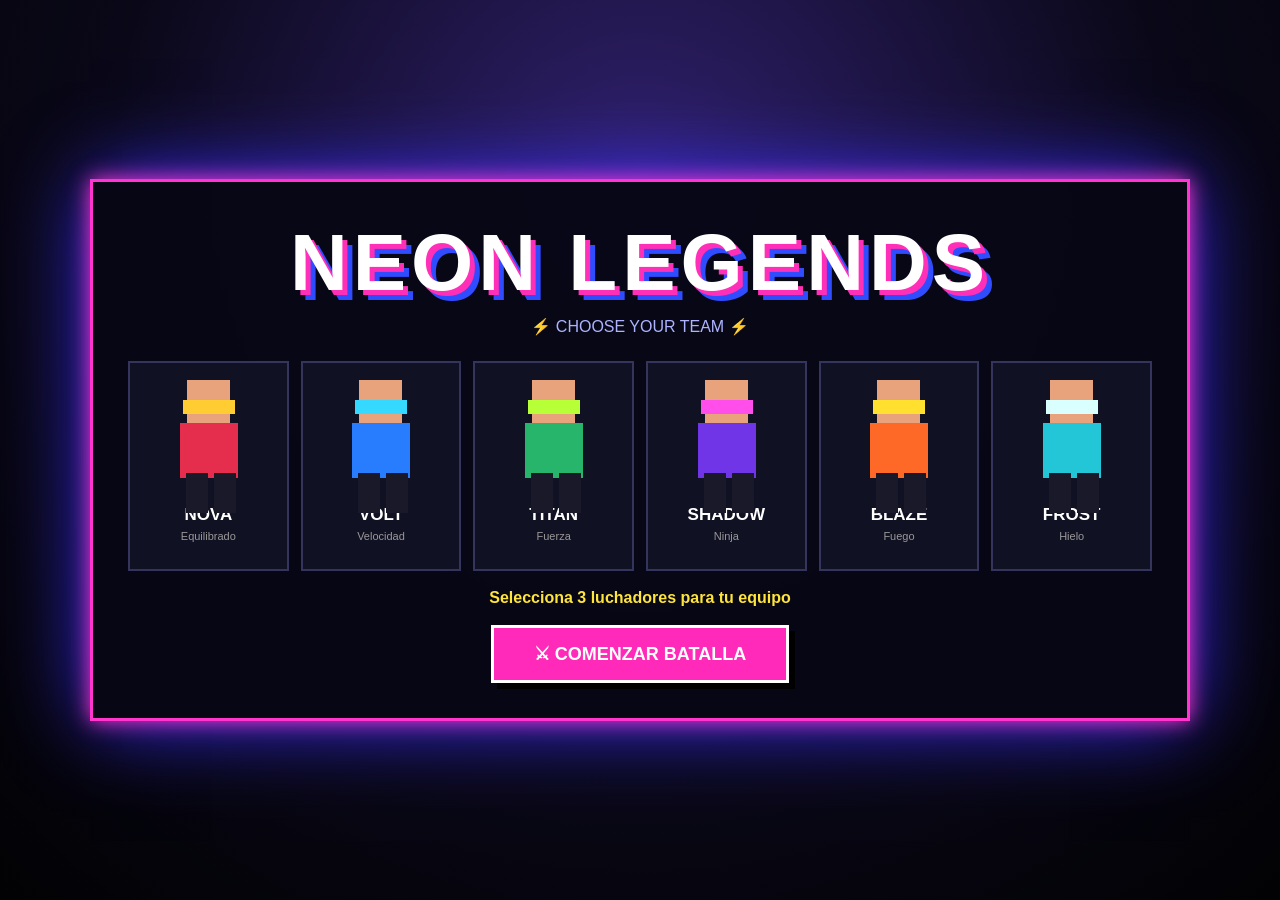
==== commit fc7e3a1d: "Add files via upload" ====
--- a/juego.html
+++ b/juego.html
@@ -3,7 +3,7 @@
 <head>
 <meta charset="UTF-8">
 <meta name="viewport" content="width=device-width, initial-scale=1.0">
-<title>Neon Battle Arena</title>
+<title>NEON LEGENDS - Battle Arena</title>
 
 <style>
 *{
@@ -13,204 +13,329 @@
 }
 
 body{
+    overflow:hidden;
     background:#050509;
-    overflow:hidden;
-    font-family:Arial, sans-serif;
-}
-
-#game{
+    font-family:Arial,Helvetica,sans-serif;
+    color:white;
+}
+
+canvas{
+    display:block;
     width:100vw;
     height:100vh;
-    display:block;
     image-rendering:pixelated;
 }
+
+/* =========================
+   MENÚ
+========================= */
 
 #menu{
     position:fixed;
     inset:0;
-    z-index:20;
+    z-index:50;
     display:flex;
     justify-content:center;
     align-items:center;
     background:
-        radial-gradient(circle,#29205c,#080814 65%,#020204);
-}
-
-.menu-box{
-    width:min(800px,90%);
-    padding:45px;
+        radial-gradient(circle at 50% 20%,#30206d,#0a0818 55%,#020204);
+    overflow:auto;
+}
+
+.menuBox{
+    width:min(1100px,94%);
+    padding:35px;
+    margin:20px;
+    background:rgba(7,7,20,.96);
+    border:3px solid #ff35d0;
+    box-shadow:
+        0 0 20px #ff35d0,
+        0 0 80px #372fff;
     text-align:center;
-    background:rgba(8,8,25,.94);
-    border:4px solid #ff3bd4;
+}
+
+.logo{
+    font-size:clamp(42px,7vw,80px);
+    font-weight:900;
+    letter-spacing:5px;
+    color:white;
+    text-shadow:
+        5px 5px #ff2fb7,
+        10px 10px #304cff;
+}
+
+.subtitle{
+    color:#aeb3ff;
+    margin:8px 0 25px;
+}
+
+.roster{
+    display:grid;
+    grid-template-columns:repeat(6,1fr);
+    gap:12px;
+}
+
+.card{
+    min-height:210px;
+    padding:12px 8px;
+    background:#111124;
+    border:2px solid #34345c;
+    cursor:pointer;
+    transition:.15s;
+}
+
+.card:hover{
+    transform:translateY(-8px);
+    border-color:#fff;
+}
+
+.card.selected{
+    border-color:#ffe12b;
     box-shadow:
-        0 0 20px #ff3bd4,
-        0 0 70px #5b3cff;
-}
-
-h1{
-    color:#fff;
-    font-size:clamp(45px,7vw,85px);
-    letter-spacing:6px;
-    text-shadow:
-        5px 5px #ff2bb5,
-        10px 10px #3824ff;
-    margin-bottom:10px;
-}
-
-.subtitle{
-    color:#aaa;
+        0 0 15px #ffe12b,
+        inset 0 0 20px #252000;
+    transform:translateY(-7px);
+}
+
+.preview{
+    width:95px;
+    height:125px;
+    margin:auto;
+    position:relative;
+}
+
+.phead{
+    position:absolute;
+    width:43px;
+    height:43px;
+    left:26px;
+    top:5px;
+    background:#e8a27c;
+}
+
+.pbody{
+    position:absolute;
+    width:58px;
+    height:55px;
+    left:19px;
+    top:48px;
+}
+
+.ppants{
+    position:absolute;
+    width:22px;
+    height:40px;
+    left:25px;
+    top:98px;
+    background:#191929;
+}
+
+.ppants2{
+    position:absolute;
+    width:22px;
+    height:40px;
+    left:53px;
+    top:98px;
+    background:#191929;
+}
+
+.pmask{
+    position:absolute;
+    width:52px;
+    height:14px;
+    left:22px;
+    top:25px;
+}
+
+.card h3{
+    margin-top:5px;
+    font-size:17px;
+}
+
+.card p{
+    color:#999;
+    font-size:11px;
+    margin-top:5px;
+}
+
+.red .pbody{background:#e52e4d}
+.red .pmask{background:#ffcc32}
+
+.blue .pbody{background:#287dff}
+.blue .pmask{background:#35d9ff}
+
+.green .pbody{background:#27b56b}
+.green .pmask{background:#b7ff37}
+
+.purple .pbody{background:#7135e8}
+.purple .pmask{background:#ff4eea}
+
+.orange .pbody{background:#ff6927}
+.orange .pmask{background:#ffe02e}
+
+.cyan .pbody{background:#22c6d6}
+.cyan .pmask{background:#d9ffff}
+
+.teamText{
+    margin:18px;
+    color:#ffe43a;
+    font-weight:bold;
+}
+
+button{
+    padding:15px 40px;
+    background:#ff2ab9;
+    color:white;
+    border:3px solid white;
+    font-weight:bold;
     font-size:18px;
-    margin-bottom:35px;
-}
-
-button{
-    padding:18px 50px;
-    background:#ff2dbd;
-    border:3px solid white;
-    color:white;
-    font-size:20px;
-    font-weight:bold;
     cursor:pointer;
-    box-shadow:7px 7px #050509;
-    transition:.15s;
+    box-shadow:6px 6px #000;
 }
 
 button:hover{
-    transform:translate(-3px,-3px);
-    background:#4d6cff;
-    box-shadow:10px 10px #050509;
-}
-
-.controls{
-    margin-top:30px;
-    display:flex;
-    justify-content:center;
-    gap:10px;
-    flex-wrap:wrap;
-}
-
-.key{
-    padding:9px 13px;
-    border:2px solid #555;
-    background:#151525;
-    color:#ddd;
-    font-size:13px;
-}
+    background:#365cff;
+    transform:translate(-2px,-2px);
+}
+
+/* =========================
+   HUD
+========================= */
 
 #hud{
+    display:none;
     position:fixed;
-    top:18px;
+    top:12px;
     left:2%;
     right:2%;
-    z-index:5;
-    display:flex;
+    z-index:10;
+    pointer-events:none;
     justify-content:space-between;
-    pointer-events:none;
-}
-
-.playerHUD{
+}
+
+.hudSide{
     width:42%;
 }
 
-.hud-name{
-    color:white;
+.name{
+    font-size:18px;
     font-weight:bold;
-    font-size:18px;
-    margin-bottom:5px;
     text-shadow:2px 2px #000;
 }
 
-.bar{
-    height:27px;
+.life{
+    height:28px;
+    border:3px solid white;
     background:#111;
-    border:3px solid white;
-    box-shadow:0 0 12px #000;
-}
-
-.hp{
+    margin-top:4px;
+}
+
+.lifeBar{
+    width:100%;
     height:100%;
-    width:100%;
-    background:linear-gradient(90deg,#25ff73,#b5ff38);
+    background:linear-gradient(90deg,#2cff58,#d8ff38);
     transition:.15s;
 }
 
-.enemyHP{
-    background:linear-gradient(90deg,#ff2525,#ffb02e);
+.enemyBar{
+    background:linear-gradient(90deg,#ff263d,#ff8b24);
 }
 
 .energy{
     height:10px;
-    margin-top:6px;
     background:#111;
     border:2px solid white;
+    margin-top:5px;
 }
 
 .energy div{
     width:0%;
     height:100%;
-    background:#24caff;
-    box-shadow:0 0 10px #24caff;
-}
-
-#centerText{
+    background:#24d8ff;
+    box-shadow:0 0 10px #24d8ff;
+}
+
+.teamIcons{
+    display:flex;
+    gap:5px;
+    margin-top:6px;
+}
+
+.icon{
+    width:25px;
+    height:25px;
+    border:2px solid white;
+    background:#222;
+}
+
+.icon.dead{
+    opacity:.25;
+    filter:grayscale(1);
+}
+
+/* =========================
+   COMBO / FIGHT
+========================= */
+
+#fightText{
     position:fixed;
-    z-index:6;
-    top:28%;
+    z-index:20;
     left:50%;
-    transform:translateX(-50%);
-    color:#fff;
-    font-size:70px;
+    top:30%;
+    transform:translate(-50%,-50%);
+    font-size:80px;
     font-weight:900;
-    text-shadow:
-        5px 5px #ff249d,
-        10px 10px #1e2cff;
     opacity:0;
     pointer-events:none;
-}
-
-#centerText.show{
-    animation:centerAnim .8s;
-}
-
-@keyframes centerAnim{
+    text-shadow:
+        6px 6px #ff2cba,
+        11px 11px #273bff;
+}
+
+#fightText.show{
+    animation:fight .8s;
+}
+
+@keyframes fight{
     0%{
         opacity:0;
-        transform:translateX(-50%) scale(.2);
+        transform:translate(-50%,-50%) scale(.2);
     }
     40%{
         opacity:1;
-        transform:translateX(-50%) scale(1.3);
+        transform:translate(-50%,-50%) scale(1.3);
     }
     100%{
         opacity:0;
-        transform:translateX(-50%) scale(1);
+        transform:translate(-50%,-50%) scale(1);
     }
 }
 
 #combo{
     position:fixed;
     right:7%;
-    top:35%;
-    color:#ffe84a;
-    font-size:42px;
-    font-weight:bold;
-    text-shadow:4px 4px #ff176e;
+    top:37%;
+    z-index:15;
+    font-size:45px;
+    font-weight:900;
+    color:#ffe62d;
+    text-shadow:4px 4px #ff1d6e;
     opacity:0;
-    z-index:10;
+    pointer-events:none;
 }
 
 #combo.show{
-    animation:comboAnim .7s;
-}
-
-@keyframes comboAnim{
+    animation:combo .7s;
+}
+
+@keyframes combo{
     0%{
         opacity:0;
-        transform:scale(.3) rotate(-10deg);
-    }
-    30%{
+        transform:scale(.2) rotate(-8deg);
+    }
+    35%{
         opacity:1;
-        transform:scale(1.4) rotate(5deg);
+        transform:scale(1.35) rotate(4deg);
     }
     100%{
         opacity:0;
@@ -218,128 +343,226 @@
     }
 }
 
-#gameOver{
+/* =========================
+   RESULTADO
+========================= */
+
+#result{
     position:fixed;
     inset:0;
-    z-index:30;
+    z-index:100;
     display:none;
     justify-content:center;
     align-items:center;
-    background:rgba(0,0,0,.75);
-}
-
-.result{
+    background:rgba(0,0,0,.78);
+}
+
+.resultBox{
+    padding:50px;
     text-align:center;
-    padding:50px;
-    border:4px solid white;
-    background:#101020;
-    box-shadow:0 0 50px #ff2dbd;
-}
-
-.result h2{
+    background:#0c0c20;
+    border:4px solid #ffe12b;
+    box-shadow:0 0 60px #ff28bd;
+}
+
+.resultBox h2{
     font-size:70px;
-    color:#ffe329;
-    text-shadow:5px 5px #ff286d;
-    margin-bottom:20px;
-}
-
-.result p{
-    color:white;
+    color:#ffe12b;
+    text-shadow:5px 5px #ff267c;
+}
+
+.resultBox p{
+    margin:20px 0;
     font-size:20px;
-    margin-bottom:30px;
+}
+
+@media(max-width:850px){
+    .roster{
+        grid-template-columns:repeat(3,1fr);
+    }
+}
+
+@media(max-width:500px){
+    .roster{
+        grid-template-columns:repeat(2,1fr);
+    }
+
+    .menuBox{
+        padding:20px;
+    }
 }
 </style>
 </head>
 
 <body>
 
-<canvas id="game"></canvas>
-
-<!-- MENU -->
+<canvas id="canvas"></canvas>
+
+<!-- =========================
+     MENÚ
+========================= -->
 
 <div id="menu">
 
-<div class="menu-box">
-
-<h1>NEON BATTLE</h1>
+<div class="menuBox">
+
+<div class="logo">NEON LEGENDS</div>
 
 <div class="subtitle">
-⚡ PIXEL ARCADE FIGHT ⚡
+⚡ CHOOSE YOUR TEAM ⚡
+</div>
+
+<div class="roster">
+
+<div class="card red" onclick="selectCharacter(0)" id="card0">
+<div class="preview">
+<div class="phead"></div>
+<div class="pbody"></div>
+<div class="pmask"></div>
+<div class="ppants"></div>
+<div class="ppants2"></div>
+</div>
+<h3>NOVA</h3>
+<p>Equilibrado</p>
+</div>
+
+<div class="card blue" onclick="selectCharacter(1)" id="card1">
+<div class="preview">
+<div class="phead"></div>
+<div class="pbody"></div>
+<div class="pmask"></div>
+<div class="ppants"></div>
+<div class="ppants2"></div>
+</div>
+<h3>VOLT</h3>
+<p>Velocidad</p>
+</div>
+
+<div class="card green" onclick="selectCharacter(2)" id="card2">
+<div class="preview">
+<div class="phead"></div>
+<div class="pbody"></div>
+<div class="pmask"></div>
+<div class="ppants"></div>
+<div class="ppants2"></div>
+</div>
+<h3>TITAN</h3>
+<p>Fuerza</p>
+</div>
+
+<div class="card purple" onclick="selectCharacter(3)" id="card3">
+<div class="preview">
+<div class="phead"></div>
+<div class="pbody"></div>
+<div class="pmask"></div>
+<div class="ppants"></div>
+<div class="ppants2"></div>
+</div>
+<h3>SHADOW</h3>
+<p>Ninja</p>
+</div>
+
+<div class="card orange" onclick="selectCharacter(4)" id="card4">
+<div class="preview">
+<div class="phead"></div>
+<div class="pbody"></div>
+<div class="pmask"></div>
+<div class="ppants"></div>
+<div class="ppants2"></div>
+</div>
+<h3>BLAZE</h3>
+<p>Fuego</p>
+</div>
+
+<div class="card cyan" onclick="selectCharacter(5)" id="card5">
+<div class="preview">
+<div class="phead"></div>
+<div class="pbody"></div>
+<div class="pmask"></div>
+<div class="ppants"></div>
+<div class="ppants2"></div>
+</div>
+<h3>FROST</h3>
+<p>Hielo</p>
+</div>
+
+</div>
+
+<div class="teamText">
+Selecciona 3 luchadores para tu equipo
 </div>
 
 <button onclick="startGame()">
-⚔ INICIAR COMBATE
+⚔ COMENZAR BATALLA
 </button>
 
-<div class="controls">
-<div class="key">A / D MOVER</div>
-<div class="key">W SALTAR</div>
-<div class="key">J GOLPE</div>
-<div class="key">K PATADA</div>
-<div class="key">L ESPECIAL</div>
-</div>
-
-</div>
-
-</div>
-
-
-<!-- HUD -->
+</div>
+</div>
+
+
+<!-- =========================
+     HUD
+========================= -->
 
 <div id="hud">
 
-<div class="playerHUD">
-
-<div class="hud-name">
+<div class="hudSide">
+
+<div class="name" id="playerName">
 NOVA
 </div>
 
-<div class="bar">
-<div id="playerHP" class="hp"></div>
+<div class="life">
+<div id="playerLife" class="lifeBar"></div>
 </div>
 
 <div class="energy">
 <div id="playerEnergy"></div>
 </div>
 
-</div>
-
-
-<div class="playerHUD">
-
-<div class="hud-name" style="text-align:right">
-VORTEX
-</div>
-
-<div class="bar">
-<div id="enemyHP" class="hp enemyHP"></div>
+<div class="teamIcons" id="playerIcons"></div>
+
+</div>
+
+
+<div class="hudSide">
+
+<div class="name" id="enemyName" style="text-align:right">
+BLAZE
+</div>
+
+<div class="life">
+<div id="enemyLife" class="lifeBar enemyBar"></div>
 </div>
 
 <div class="energy">
 <div id="enemyEnergy"></div>
 </div>
 
-</div>
-
-</div>
-
-
-<div id="centerText"></div>
-
+<div class="teamIcons" id="enemyIcons"
+style="justify-content:flex-end">
+</div>
+
+</div>
+
+</div>
+
+
+<div id="fightText"></div>
 <div id="combo"></div>
 
 
 <!-- RESULTADO -->
 
-<div id="gameOver">
-
-<div class="result">
+<div id="result">
+
+<div class="resultBox">
 
 <h2 id="resultTitle">
-K.O.
+VICTORIA
 </h2>
 
-<p id="resultText">
+<p id="resultMessage">
 </p>
 
 <button onclick="location.reload()">
@@ -353,68 +576,249 @@
 
 <script>
 
-const canvas = document.getElementById("game");
-const ctx = canvas.getContext("2d");
+/* =====================================================
+   CANVAS
+===================================================== */
+
+const canvas=document.getElementById("canvas");
+const ctx=canvas.getContext("2d");
 
 let W,H;
 
 function resize(){
 
-    W = canvas.width = window.innerWidth;
-    H = canvas.height = window.innerHeight;
-
-}
+    W=canvas.width=window.innerWidth;
+    H=canvas.height=window.innerHeight;
+
+}
+
+resize();
 
 window.addEventListener("resize",resize);
-resize();
-
-
-/* ==============================
-   VARIABLES
-============================== */
+
+
+/* =====================================================
+   PERSONAJES
+===================================================== */
+
+const characters=[
+
+{
+    name:"NOVA",
+    color:"#e52e4d",
+    glow:"#ffcc32",
+    damage:10,
+    speed:6,
+    special:"#ff315f"
+},
+
+{
+    name:"VOLT",
+    color:"#287dff",
+    glow:"#35d9ff",
+    damage:8,
+    speed:8,
+    special:"#27dfff"
+},
+
+{
+    name:"TITAN",
+    color:"#27b56b",
+    glow:"#b7ff37",
+    damage:17,
+    speed:4,
+    special:"#7cff42"
+},
+
+{
+    name:"SHADOW",
+    color:"#7135e8",
+    glow:"#ff4eea",
+    damage:11,
+    speed:7,
+    special:"#b42cff"
+},
+
+{
+    name:"BLAZE",
+    color:"#ff6927",
+    glow:"#ffe02e",
+    damage:14,
+    speed:5,
+    special:"#ff4b20"
+},
+
+{
+    name:"FROST",
+    color:"#22c6d6",
+    glow:"#d9ffff",
+    damage:12,
+    speed:5,
+    special:"#49f4ff"
+}
+
+];
+
+
+/* =====================================================
+   EQUIPOS
+===================================================== */
+
+let selectedTeam=[];
+let enemyTeam=[4,3,5];
+
+function selectCharacter(id){
+
+    if(selectedTeam.includes(id)){
+
+        selectedTeam=
+            selectedTeam.filter(x=>x!==id);
+
+        document
+        .getElementById("card"+id)
+        .classList.remove("selected");
+
+        return;
+
+    }
+
+    if(selectedTeam.length>=3)return;
+
+    selectedTeam.push(id);
+
+    document
+    .getElementById("card"+id)
+    .classList.add("selected");
+
+}
+
+
+/* =====================================================
+   JUGADORES
+===================================================== */
+
+let player;
+let enemy;
+
+function createFighter(id,x,enemy=false){
+
+    let c=characters[id];
+
+    return{
+
+        id:id,
+
+        name:c.name,
+
+        color:c.color,
+
+        glow:c.glow,
+
+        damage:c.damage,
+
+        speed:c.speed,
+
+        special:c.special,
+
+        x:x,
+
+        y:ground(),
+
+        vx:0,
+
+        vy:0,
+
+        hp:100,
+
+        energy:0,
+
+        facing:enemy?-1:1,
+
+        attacking:false,
+
+        attackTimer:0,
+
+        hitTimer:0,
+
+        jumping:false,
+
+        enemy:enemy
+
+    };
+
+}
+
+
+/* =====================================================
+   ESTADO
+===================================================== */
 
 let running=false;
 
-let player={
-    x:180,
-    y:0,
-    vx:0,
-    vy:0,
-    hp:100,
-    energy:0,
-    facing:1,
-    attacking:false,
-    attackTimer:0,
-    hitCooldown:0,
-    jumping:false
-};
-
-let enemy={
-    x:0,
-    y:0,
-    vx:0,
-    vy:0,
-    hp:100,
-    energy:0,
-    facing:-1,
-    attacking:false,
-    attackTimer:0,
-    hitCooldown:0,
-    jumping:false
-};
+let playerIndex=0;
+let enemyIndex=0;
 
 let particles=[];
 let projectiles=[];
-let screenShake=0;
+
+let shake=0;
 let combo=0;
 let comboTimer=0;
 
 let keys={};
 
 
-/* ==============================
+/* =====================================================
+   INICIO
+===================================================== */
+
+function startGame(){
+
+    if(selectedTeam.length<3){
+
+        alert("Selecciona 3 personajes.");
+
+        return;
+
+    }
+
+    document.getElementById("menu")
+    .style.display="none";
+
+    document.getElementById("hud")
+    .style.display="flex";
+
+    playerIndex=0;
+    enemyIndex=0;
+
+    player=createFighter(
+        selectedTeam[0],
+        W*.22,
+        false
+    );
+
+    enemy=createFighter(
+        enemyTeam[0],
+        W*.78,
+        true
+    );
+
+    running=true;
+
+    updateHUD();
+
+    showFight("READY!");
+
+    setTimeout(()=>{
+        showFight("FIGHT!");
+    },900);
+
+}
+
+
+/* =====================================================
    TECLADO
-============================== */
+===================================================== */
 
 document.addEventListener("keydown",e=>{
 
@@ -422,103 +826,146 @@
 
     if(!running)return;
 
-    if(e.key.toLowerCase()==="j"){
-        playerAttack(10);
-    }
-
-    if(e.key.toLowerCase()==="k"){
-        playerAttack(16);
-    }
-
-    if(e.key.toLowerCase()==="l"){
-        specialAttack();
-    }
-
-    if(e.key.toLowerCase()==="w"){
+    let k=e.key.toLowerCase();
+
+    if(k==="j")
+        attack(10);
+
+    if(k==="k")
+        attack(16);
+
+    if(k==="l")
+        special();
+
+    if(k==="w")
         jump();
-    }
+
+    if(k==="q")
+        switchCharacter();
+
+    if(k==="e")
+        assist();
 
 });
 
 document.addEventListener("keyup",e=>{
+
     keys[e.key.toLowerCase()]=false;
+
 });
 
 
-/* ==============================
-   INICIAR
-============================== */
-
-function startGame(){
-
-    document.getElementById("menu").style.display="none";
-
-    running=true;
-
-    player.x=W*.22;
-    enemy.x=W*.78;
-
-    player.y=ground();
-    enemy.y=ground();
-
-    showCenter("FIGHT!");
-
-}
-
-
-/* ==============================
-   SUELO
-============================== */
-
-function ground(){
-
-    return H*.73;
-
-}
-
-
-/* ==============================
-   ATAQUES
-============================== */
-
-function playerAttack(damage){
-
-    if(!running || player.attacking)return;
+/* =====================================================
+   CAMBIO DE PERSONAJE
+===================================================== */
+
+function switchCharacter(){
+
+    if(selectedTeam.length<2)return;
+
+    playerIndex++;
+
+    if(playerIndex>=selectedTeam.length)
+        playerIndex=0;
+
+    player=createFighter(
+        selectedTeam[playerIndex],
+        player.x,
+        false
+    );
+
+    showFight(
+        characters[selectedTeam[playerIndex]].name
+    );
+
+    updateHUD();
+
+}
+
+
+/* =====================================================
+   ASISTENCIA
+===================================================== */
+
+function assist(){
+
+    if(player.energy<25)return;
+
+    player.energy-=25;
+
+    for(let i=0;i<3;i++){
+
+        setTimeout(()=>{
+
+            if(!running)return;
+
+            let d=player.x<enemy.x?1:-1;
+
+            enemy.hp-=8;
+
+            hitEffect(
+                enemy.x+d*30,
+                enemy.y-100,
+                player.glow
+            );
+
+            shake=10;
+
+            if(enemy.hp<=0){
+
+                enemy.hp=0;
+                nextEnemy();
+
+            }
+
+        },i*120);
+
+    }
+
+}
+
+
+/* =====================================================
+   ATAQUE
+===================================================== */
+
+function attack(damage){
+
+    if(player.attacking)return;
 
     player.attacking=true;
-    player.attackTimer=18;
-
-    let distance=Math.abs(player.x-enemy.x);
-
-    if(distance<170){
+    player.attackTimer=15;
+
+    let distance=
+        Math.abs(player.x-enemy.x);
+
+    if(distance<155){
 
         enemy.hp-=damage;
 
-        enemy.hitCooldown=15;
+        enemy.hitTimer=12;
+
+        player.energy=
+            Math.min(100,player.energy+10);
+
+        combo++;
+        comboTimer=90;
+
+        showCombo();
 
         hitEffect(
             enemy.x,
-            enemy.y-90,
-            "#ffdf32"
+            enemy.y-105,
+            player.glow
         );
 
-        screenShake=12;
-
-        combo++;
-
-        comboTimer=100;
-
-        showCombo();
-
-        player.energy=Math.min(
-            100,
-            player.energy+12
-        );
+        shake=9;
 
         if(enemy.hp<=0){
 
             enemy.hp=0;
-            finish(true);
+
+            nextEnemy();
 
         }
 
@@ -527,7 +974,11 @@
 }
 
 
-function specialAttack(){
+/* =====================================================
+   ESPECIAL
+===================================================== */
+
+function special(){
 
     if(player.energy<50)return;
 
@@ -535,59 +986,74 @@
 
     projectiles.push({
 
-        x:player.x,
-        y:player.y-95,
-        vx:player.facing*14,
-        life:80,
-        size:35
+        x:player.x+player.facing*50,
+
+        y:player.y-120,
+
+        vx:player.facing*13,
+
+        life:70,
+
+        radius:30,
+
+        color:player.special,
+
+        owner:"player"
 
     });
 
 }
 
 
-/* ==============================
+/* =====================================================
    SALTO
-============================== */
+===================================================== */
 
 function jump(){
 
-    if(!player.jumping){
-
-        player.vy=-18;
-        player.jumping=true;
-
-    }
-
-}
-
-
-/* ==============================
-   ENEMIGO IA
-============================== */
+    if(player.jumping)return;
+
+    player.vy=-17;
+    player.jumping=true;
+
+}
+
+
+/* =====================================================
+   IA
+===================================================== */
 
 function enemyAI(){
 
-    if(!running)return;
-
     let distance=player.x-enemy.x;
 
-    enemy.facing=distance>0?1:-1;
-
-    if(Math.abs(distance)>150){
-
-        enemy.vx=distance>0?2:-2;
+    enemy.facing=
+        distance>0?1:-1;
+
+    if(Math.abs(distance)>145){
+
+        enemy.vx=
+            distance>0
+            ? enemy.speed*.45
+            : -enemy.speed*.45;
 
     }else{
 
         enemy.vx=0;
 
-        if(Math.random()<.025){
+        if(Math.random()<.035){
 
             enemyAttack();
 
         }
 
+        if(enemy.energy>=50 &&
+           Math.random()<.015){
+
+            enemySpecial();
+
+        }
+
     }
 
 }
@@ -598,32 +1064,32 @@
     if(enemy.attacking)return;
 
     enemy.attacking=true;
-    enemy.attackTimer=20;
-
-    if(Math.abs(player.x-enemy.x)<160){
-
-        player.hp-=9;
-
-        player.hitCooldown=15;
+    enemy.attackTimer=18;
+
+    if(
+        Math.abs(player.x-enemy.x)<150
+    ){
+
+        player.hp-=enemy.damage*.6;
+
+        player.hitTimer=12;
+
+        enemy.energy=
+            Math.min(100,enemy.energy+10);
 
         hitEffect(
             player.x,
-            player.y-90,
-            "#ff3b3b"
+            player.y-100,
+            enemy.glow
         );
 
-        screenShake=9;
-
-        enemy.energy=Math.min(
-            100,
-            enemy.energy+10
-        );
+        shake=8;
 
         if(player.hp<=0){
 
             player.hp=0;
 
-            finish(false);
+            nextPlayer();
 
         }
 
@@ -632,31 +1098,120 @@
 }
 
 
-/* ==============================
-   ACTUALIZACIÓN
-============================== */
+function enemySpecial(){
+
+    enemy.energy-=50;
+
+    projectiles.push({
+
+        x:enemy.x-enemy.facing*40,
+
+        y:enemy.y-120,
+
+        vx:enemy.facing*10,
+
+        life:65,
+
+        radius:27,
+
+        color:enemy.special,
+
+        owner:"enemy"
+
+    });
+
+}
+
+
+/* =====================================================
+   SIGUIENTE LUCHADOR
+===================================================== */
+
+function nextEnemy(){
+
+    enemyIndex++;
+
+    if(enemyIndex>=enemyTeam.length){
+
+        finish(true);
+
+        return;
+
+    }
+
+    enemy=createFighter(
+        enemyTeam[enemyIndex],
+        W*.78,
+        true
+    );
+
+    combo=0;
+
+    showFight(
+        characters[enemyTeam[enemyIndex]].name
+    );
+
+    updateHUD();
+
+}
+
+
+function nextPlayer(){
+
+    playerIndex++;
+
+    if(playerIndex>=selectedTeam.length){
+
+        finish(false);
+
+        return;
+
+    }
+
+    player=createFighter(
+        selectedTeam[playerIndex],
+        W*.22,
+        false
+    );
+
+    combo=0;
+
+    showFight(
+        characters[selectedTeam[playerIndex]].name
+    );
+
+    updateHUD();
+
+}
+
+
+/* =====================================================
+   FÍSICA
+===================================================== */
 
 function update(){
 
     if(!running)return;
 
-    /* MOVIMIENTO */
+    /* JUGADOR */
 
     player.vx=0;
 
     if(keys["a"]){
-        player.vx=-5;
+
+        player.vx=-player.speed;
         player.facing=-1;
+
     }
 
     if(keys["d"]){
-        player.vx=5;
+
+        player.vx=player.speed;
         player.facing=1;
+
     }
 
     player.x+=player.vx;
-
-    /* FÍSICA */
 
     player.vy+=.8;
     player.y+=player.vy;
@@ -669,9 +1224,10 @@
 
     }
 
-    /* LIMITES */
-
-    player.x=Math.max(80,Math.min(W-80,player.x));
+    player.x=
+        Math.max(60,
+        Math.min(W-60,player.x));
+
 
     /* ENEMIGO */
 
@@ -679,9 +1235,12 @@
 
     enemy.x+=enemy.vx;
 
-    enemy.x=Math.max(80,Math.min(W-80,enemy.x));
-
-    /* ATAQUES */
+    enemy.x=
+        Math.max(60,
+        Math.min(W-60,enemy.x));
+
+
+    /* ATAQUE */
 
     if(player.attackTimer>0){
 
@@ -703,54 +1262,61 @@
 
     }
 
+
     /* COOLDOWNS */
 
-    if(player.hitCooldown>0)
-        player.hitCooldown--;
-
-    if(enemy.hitCooldown>0)
-        enemy.hitCooldown--;
+    if(player.hitTimer>0)
+        player.hitTimer--;
+
+    if(enemy.hitTimer>0)
+        enemy.hitTimer--;
+
 
     /* COMBO */
 
-    if(comboTimer>0){
-
+    if(comboTimer>0)
         comboTimer--;
-
-    }else{
-
+    else
         combo=0;
 
-    }
-
-    /* PROJECTILES */
+
+    /* PROYECTILES */
 
     projectiles.forEach(p=>{
 
         p.x+=p.vx;
         p.life--;
 
+        let target=
+            p.owner==="player"
+            ? enemy
+            : player;
+
         if(
-            Math.abs(p.x-enemy.x)<70 &&
-            Math.abs(p.y-(enemy.y-90))<100
+            Math.abs(p.x-target.x)<55 &&
+            Math.abs(p.y-(target.y-110))<90
         ){
 
-            enemy.hp-=25;
+            target.hp-=25;
 
             p.life=0;
 
             hitEffect(
-                enemy.x,
-                enemy.y-90,
-                "#28dfff"
+                target.x,
+                target.y-110,
+                p.color
             );
 
-            screenShake=15;
-
-            if(enemy.hp<=0){
-
-                enemy.hp=0;
-                finish(true);
+            shake=15;
+
+            if(target.hp<=0){
+
+                target.hp=0;
+
+                if(target===enemy)
+                    nextEnemy();
+                else
+                    nextPlayer();
 
             }
 
@@ -761,6 +1327,7 @@
     projectiles=
         projectiles.filter(p=>p.life>0);
 
+
     /* PARTICULAS */
 
     particles.forEach(p=>{
@@ -777,77 +1344,38 @@
     particles=
         particles.filter(p=>p.life>0);
 
-    if(screenShake>0)
-        screenShake--;
+
+    if(shake>0)
+        shake--;
 
     updateHUD();
 
 }
 
 
-/* ==============================
-   DIBUJO PRINCIPAL
-============================== */
-
-function draw(){
-
-    ctx.save();
-
-    if(screenShake){
-
-        ctx.translate(
-            Math.random()*screenShake-screenShake/2,
-            Math.random()*screenShake-screenShake/2
+/* =====================================================
+   ESCENARIO
+===================================================== */
+
+function ground(){
+
+    return H*.74;
+
+}
+
+
+function drawBackground(){
+
+    let g=
+        ctx.createLinearGradient(
+            0,0,0,H
         );
 
-    }
-
-    drawSky();
-
-    drawCity();
-
-    drawGround();
-
-    drawLights();
-
-    drawProjectiles();
-
-    drawCharacter(
-        player,
-        "#25a8ff",
-        "#65e7ff",
-        "NOVA"
-    );
-
-    drawCharacter(
-        enemy,
-        "#ff315f",
-        "#ff9c38",
-        "VORTEX"
-    );
-
-    drawParticles();
-
-    ctx.restore();
-
-}
-
-
-/* ==============================
-   CIELO
-============================== */
-
-function drawSky(){
-
-    let gradient=ctx.createLinearGradient(
-        0,0,0,H
-    );
-
-    gradient.addColorStop(0,"#08051d");
-    gradient.addColorStop(.45,"#201052");
-    gradient.addColorStop(1,"#35143d");
-
-    ctx.fillStyle=gradient;
+    g.addColorStop(0,"#05051b");
+    g.addColorStop(.5,"#23104b");
+    g.addColorStop(1,"#120714");
+
+    ctx.fillStyle=g;
 
     ctx.fillRect(0,0,W,H);
 
@@ -857,16 +1385,18 @@
     ctx.beginPath();
 
     ctx.arc(
-        W*.75,
-        H*.18,
-        80,
+        W*.78,
+        H*.19,
+        75,
         0,
         Math.PI*2
     );
 
-    ctx.fillStyle="#fff0a6";
-    ctx.shadowBlur=40;
-    ctx.shadowColor="#ffe96b";
+    ctx.fillStyle="#fff2a1";
+
+    ctx.shadowBlur=50;
+    ctx.shadowColor="#ffe36e";
+
     ctx.fill();
 
     ctx.shadowBlur=0;
@@ -874,12 +1404,15 @@
 
     /* ESTRELLAS */
 
-    for(let i=0;i<100;i++){
-
-        let x=(i*97)%W;
-        let y=(i*43)%(H*.5);
-
-        ctx.fillStyle="#fff";
+    for(let i=0;i<110;i++){
+
+        let x=(i*83)%W;
+        let y=(i*37)%(H*.55);
+
+        ctx.fillStyle=
+            i%3===0
+            ? "#57eaff"
+            : "#fff";
 
         ctx.fillRect(
             x,
@@ -890,62 +1423,57 @@
 
     }
 
-}
-
-
-/* ==============================
-   CIUDAD
-============================== */
-
-function drawCity(){
-
-    let buildings=12;
-
-    for(let i=0;i<buildings;i++){
-
-        let width=80+(i%4)*25;
-        let height=130+(i%5)*45;
-
-        let x=i*(W/buildings);
+
+    /* CIUDAD */
+
+    let count=15;
+
+    for(let i=0;i<count;i++){
+
+        let bw=70+(i%4)*25;
+        let bh=120+(i%6)*40;
+
+        let x=i*(W/count);
 
         ctx.fillStyle=
-            i%2===0
-            ? "#0b0b22"
-            : "#11112d";
+            i%2
+            ? "#0c0c27"
+            : "#111132";
 
         ctx.fillRect(
             x,
-            ground()-height,
-            width,
-            height
+            ground()-bh,
+            bw,
+            bh
         );
 
-        /* VENTANAS */
 
         for(
-            let yy=ground()-height+20;
-            yy<ground()-20;
-            yy+=30
+            let y=ground()-bh+20;
+            y<ground()-20;
+            y+=32
         ){
 
             for(
-                let xx=x+12;
-                xx<x+width-10;
-                xx+=24
+                let xx=x+10;
+                xx<x+bw-10;
+                xx+=22
             ){
 
-                if((i+Math.floor(yy))%3!==0){
+                if(
+                    (i+Math.floor(y/32))%3!==0
+                ){
 
                     ctx.fillStyle=
-                        (i+Math.floor(yy))%2===0
-                        ? "#ffe64a"
-                        : "#55dfff";
+                        (i+y)%2
+                        ? "#ffe349"
+                        : "#2ddfff";
 
                     ctx.fillRect(
                         xx,
-                        yy,
-                        8,
-                        12
+                        y,
+                        7,
+                        11
                     );
 
                 }
@@ -956,16 +1484,10 @@
 
     }
 
-}
-
-
-/* ==============================
-   SUELO
-============================== */
-
-function drawGround(){
-
-    ctx.fillStyle="#080808";
+
+    /* SUELO */
+
+    ctx.fillStyle="#07070b";
 
     ctx.fillRect(
         0,
@@ -974,12 +1496,13 @@
         H-ground()
     );
 
-    /* LÍNEAS */
-
-    ctx.strokeStyle="#292929";
+
+    /* PERSPECTIVA */
+
+    ctx.strokeStyle="#25253c";
     ctx.lineWidth=2;
 
-    for(let x=-W;x<W*2;x+=80){
+    for(let x=-W;x<W*2;x+=90){
 
         ctx.beginPath();
 
@@ -997,7 +1520,11 @@
 
     }
 
-    for(let y=ground();y<H;y+=40){
+    for(
+        let y=ground();
+        y<H;
+        y+=35
+    ){
 
         ctx.beginPath();
 
@@ -1008,9 +1535,10 @@
 
     }
 
-    /* BORDE NEÓN */
-
-    ctx.fillStyle="#ff24c8";
+
+    /* BORDE */
+
+    ctx.fillStyle="#ff2bc5";
 
     ctx.fillRect(
         0,
@@ -1022,257 +1550,274 @@
 }
 
 
-/* ==============================
-   LUCES
-============================== */
-
-function drawLights(){
-
-    for(let i=0;i<7;i++){
-
-        let x=(i+1)*W/8;
-
-        ctx.fillStyle=
-            i%2===0
-            ? "#ff1ca8"
-            : "#20d9ff";
-
-        ctx.fillRect(
-            x,
-            ground()-10,
-            25,
-            10
-        );
-
-    }
-
-}
-
-
-/* ==============================
+/* =====================================================
    PERSONAJE
-============================== */
-
-function drawCharacter(p,color1,color2,name){
+===================================================== */
+
+function drawFighter(p){
 
     ctx.save();
 
-    ctx.translate(p.x,p.y);
-
-    /* SOMBRA */
-
-    ctx.fillStyle="rgba(0,0,0,.5)";
+    ctx.translate(
+        p.x,
+        p.y
+    );
+
+    /* sombra */
+
+    ctx.fillStyle="rgba(0,0,0,.55)";
 
     ctx.beginPath();
 
     ctx.ellipse(
         0,
-        8,
+        5,
         55,
-        15,
-        0,0,Math.PI*2
+        14,
+        0,
+        0,
+        Math.PI*2
     );
 
     ctx.fill();
 
 
-    /* CUERPO */
-
-    ctx.scale(p.facing,1);
-
-    let flash=p.hitCooldown>0;
-
-    if(flash){
-
-        ctx.shadowBlur=25;
+    ctx.scale(
+        p.facing,
+        1
+    );
+
+
+    /* brillo al recibir */
+
+    if(p.hitTimer>0){
+
+        ctx.shadowBlur=30;
         ctx.shadowColor="#fff";
 
     }
 
 
-    /* PIERNAS */
-
-    ctx.fillStyle="#161625";
+    /* CAPA / AURA */
+
+    if(
+        p.energy>=50
+    ){
+
+        ctx.strokeStyle=p.glow;
+        ctx.lineWidth=5;
+
+        ctx.globalAlpha=.4;
+
+        ctx.beginPath();
+
+        ctx.arc(
+            0,
+            -100,
+            75+Math.sin(Date.now()/100)*8,
+            0,
+            Math.PI*2
+        );
+
+        ctx.stroke();
+
+        ctx.globalAlpha=1;
+
+    }
+
+
+    /* piernas */
+
+    ctx.fillStyle="#161623";
 
     ctx.fillRect(
-        -32,
-        -55,
-        24,
-        60
+        -30,
+        -58,
+        22,
+        58
     );
 
     ctx.fillRect(
         8,
-        -55,
-        24,
-        60
-    );
-
-
-    /* BOTAS */
-
-    ctx.fillStyle="#08080f";
+        -58,
+        22,
+        58
+    );
+
+
+    /* botas */
+
+    ctx.fillStyle="#08080c";
 
     ctx.fillRect(
         -40,
-        0,
-        34,
-        13
+        -5,
+        35,
+        14
     );
 
     ctx.fillRect(
-        5,
-        0,
-        34,
-        13
-    );
-
-
-    /* CUERPO */
-
-    ctx.fillStyle=flash?"white":color1;
+        7,
+        -5,
+        35,
+        14
+    );
+
+
+    /* cuerpo */
+
+    ctx.fillStyle=
+        p.hitTimer>0
+        ? "#fff"
+        : p.color;
 
     ctx.fillRect(
         -38,
-        -125,
+        -128,
         76,
-        70
-    );
-
-
-    /* ARMADURA */
-
-    ctx.fillStyle=color2;
+        72
+    );
+
+
+    /* pecho */
+
+    ctx.fillStyle=p.glow;
 
     ctx.fillRect(
-        -30,
+        -25,
         -115,
-        60,
-        16
-    );
-
-
-    /* BRAZOS */
-
-    ctx.fillStyle=flash?"white":"#e89c75";
+        50,
+        15
+    );
+
+
+    /* brazos */
+
+    ctx.fillStyle=
+        p.hitTimer>0
+        ? "#fff"
+        : "#e69c76";
 
     ctx.fillRect(
-        -58,
-        -120,
-        20,
-        62
+        -60,
+        -122,
+        22,
+        65
     );
 
     ctx.fillRect(
         38,
-        -120,
-        20,
-        62
-    );
-
-
-    /* GUANTES */
-
-    ctx.fillStyle=color2;
+        -122,
+        22,
+        65
+    );
+
+
+    /* guantes */
+
+    ctx.fillStyle=p.glow;
 
     ctx.fillRect(
-        -62,
-        -62,
-        27,
+        -65,
+        -63,
+        29,
         18
     );
 
     ctx.fillRect(
-        35,
-        -62,
-        27,
+        36,
+        -63,
+        29,
         18
     );
 
 
-    /* CUELLO */
-
-    ctx.fillStyle="#d98968";
+    /* cuello */
+
+    ctx.fillStyle="#d88968";
 
     ctx.fillRect(
-        -15,
-        -140,
-        30,
+        -14,
+        -143,
+        28,
         20
     );
 
 
-    /* CABEZA */
-
-    ctx.fillStyle=flash?"white":"#eaa27d";
+    /* cabeza */
+
+    ctx.fillStyle=
+        p.hitTimer>0
+        ? "#fff"
+        : "#e9a27d";
 
     ctx.fillRect(
-        -35,
-        -185,
-        70,
+        -36,
+        -190,
+        72,
         48
     );
 
 
-    /* PELO / CASCO */
-
-    ctx.fillStyle=color2;
+    /* cabello / casco */
+
+    ctx.fillStyle=p.glow;
 
     ctx.fillRect(
-        -39,
-        -195,
-        78,
+        -40,
+        -200,
+        80,
         22
     );
 
     ctx.fillRect(
-        -32,
-        -205,
-        64,
-        12
-    );
-
-
-    /* OJOS */
+        -31,
+        -211,
+        62,
+        13
+    );
+
+
+    /* ojos */
 
     ctx.fillStyle="#fff";
 
     ctx.fillRect(
         -22,
-        -165,
-        12,
+        -169,
+        13,
         7
     );
 
     ctx.fillRect(
         10,
-        -165,
-        12,
+        -169,
+        13,
         7
     );
 
 
-    /* EFECTO DE ATAQUE */
+    /* ataque */
 
     if(p.attacking){
 
-        ctx.fillStyle="#fff";
+        ctx.strokeStyle=p.glow;
+
+        ctx.lineWidth=10;
 
         ctx.shadowBlur=25;
-        ctx.shadowColor=color2;
+        ctx.shadowColor=p.glow;
 
         ctx.beginPath();
 
         ctx.arc(
-            65,
-            -100,
-            35,
+            63,
+            -105,
+            38,
             -1,
             1
         );
 
-        ctx.lineWidth=8;
-        ctx.strokeStyle=color2;
         ctx.stroke();
 
         ctx.shadowBlur=0;
@@ -1280,29 +1825,31 @@
     }
 
 
-    /* NOMBRE */
+    /* nombre */
 
     ctx.scale(p.facing,1);
 
+    ctx.textAlign="center";
+
     ctx.font="bold 15px Arial";
-    ctx.textAlign="center";
 
     ctx.fillStyle="#fff";
 
     ctx.fillText(
-        name,
+        p.name,
         0,
-        -220
-    );
+        -225
+    );
+
 
     ctx.restore();
 
 }
 
 
-/* ==============================
+/* =====================================================
    PROYECTILES
-============================== */
+===================================================== */
 
 function drawProjectiles(){
 
@@ -1310,28 +1857,32 @@
 
         ctx.save();
 
-        ctx.translate(p.x,p.y);
+        ctx.translate(
+            p.x,
+            p.y
+        );
 
         ctx.shadowBlur=30;
-        ctx.shadowColor="#2de5ff";
-
-        let gradient=ctx.createRadialGradient(
-            0,0,5,
-            0,0,p.size
-        );
-
-        gradient.addColorStop(0,"white");
-        gradient.addColorStop(.3,"#2de5ff");
-        gradient.addColorStop(1,"#313fff");
-
-        ctx.fillStyle=gradient;
+        ctx.shadowColor=p.color;
+
+        let g=
+            ctx.createRadialGradient(
+                0,0,3,
+                0,0,p.radius
+            );
+
+        g.addColorStop(0,"#fff");
+        g.addColorStop(.25,p.color);
+        g.addColorStop(1,"transparent");
+
+        ctx.fillStyle=g;
 
         ctx.beginPath();
 
         ctx.arc(
             0,
             0,
-            p.size,
+            p.radius,
             0,
             Math.PI*2
         );
@@ -1345,32 +1896,33 @@
 }
 
 
-/* ==============================
-   PARTÍCULAS
-============================== */
+/* =====================================================
+   PARTICULAS
+===================================================== */
 
 function hitEffect(x,y,color){
 
-    for(let i=0;i<30;i++){
+    for(let i=0;i<35;i++){
 
         particles.push({
 
             x:x,
+
             y:y,
 
             vx:
-                (Math.random()-.5)*15,
+                (Math.random()-.5)*16,
 
             vy:
-                (Math.random()-.5)*15,
+                (Math.random()-.5)*16,
 
             life:
-                20+Math.random()*20,
-
-            color:color,
+                15+Math.random()*30,
 
             size:
-                3+Math.random()*7
+                3+Math.random()*8,
+
+            color:color
 
         });
 
@@ -1383,7 +1935,8 @@
 
     particles.forEach(p=>{
 
-        ctx.globalAlpha=p.life/40;
+        ctx.globalAlpha=
+            Math.max(0,p.life/40);
 
         ctx.fillStyle=p.color;
 
@@ -1401,98 +1954,150 @@
 }
 
 
-/* ==============================
+/* =====================================================
    HUD
-============================== */
+===================================================== */
 
 function updateHUD(){
 
-    document.getElementById("playerHP")
-    .style.width=player.hp+"%";
-
-    document.getElementById("enemyHP")
-    .style.width=enemy.hp+"%";
+    if(!player || !enemy)return;
+
+    document.getElementById("playerName")
+    .innerText=player.name;
+
+    document.getElementById("enemyName")
+    .innerText=enemy.name;
+
+    document.getElementById("playerLife")
+    .style.width=
+        Math.max(0,player.hp)+"%";
+
+    document.getElementById("enemyLife")
+    .style.width=
+        Math.max(0,enemy.hp)+"%";
 
     document.getElementById("playerEnergy")
-    .style.width=player.energy+"%";
+    .style.width=
+        player.energy+"%";
 
     document.getElementById("enemyEnergy")
-    .style.width=enemy.energy+"%";
-
-}
-
-
-/* ==============================
-   COMBO
-============================== */
+    .style.width=
+        enemy.energy+"%";
+
+
+    let pi=
+        document.getElementById("playerIcons");
+
+    pi.innerHTML="";
+
+    selectedTeam.forEach((id,i)=>{
+
+        let icon=document.createElement("div");
+
+        icon.className="icon";
+
+        if(i<playerIndex)
+            icon.classList.add("dead");
+
+        icon.style.background=
+            characters[id].color;
+
+        pi.appendChild(icon);
+
+    });
+
+
+    let ei=
+        document.getElementById("enemyIcons");
+
+    ei.innerHTML="";
+
+    enemyTeam.forEach((id,i)=>{
+
+        let icon=document.createElement("div");
+
+        icon.className="icon";
+
+        if(i<enemyIndex)
+            icon.classList.add("dead");
+
+        icon.style.background=
+            characters[id].color;
+
+        ei.appendChild(icon);
+
+    });
+
+}
+
+
+/* =====================================================
+   TEXTO
+===================================================== */
+
+function showFight(text){
+
+    let el=
+        document.getElementById("fightText");
+
+    el.innerText=text;
+
+    el.classList.remove("show");
+
+    void el.offsetWidth;
+
+    el.classList.add("show");
+
+}
+
 
 function showCombo(){
 
-    let element=
+    let el=
         document.getElementById("combo");
 
-    element.innerText=
-        "COMBO x"+combo+"!";
-
-    element.classList.remove("show");
-
-    void element.offsetWidth;
-
-    element.classList.add("show");
-
-}
-
-
-/* ==============================
-   TEXTO CENTRAL
-============================== */
-
-function showCenter(text){
-
-    let element=
-        document.getElementById("centerText");
-
-    element.innerText=text;
-
-    element.classList.remove("show");
-
-    void element.offsetWidth;
-
-    element.classList.add("show");
-
-}
-
-
-/* ==============================
+    el.innerText=
+        combo+" HIT COMBO!";
+
+    el.classList.remove("show");
+
+    void el.offsetWidth;
+
+    el.classList.add("show");
+
+}
+
+
+/* =====================================================
    FINAL
-============================== */
-
-function finish(won){
+===================================================== */
+
+function finish(win){
 
     running=false;
 
     setTimeout(()=>{
 
-        document.getElementById("gameOver")
+        document.getElementById("result")
         .style.display="flex";
 
-        if(won){
+        if(win){
 
             document.getElementById("resultTitle")
-            .innerText="¡VICTORIA!";
-
-            document.getElementById("resultText")
+            .innerText="VICTORIA!";
+
+            document.getElementById("resultMessage")
             .innerText=
-                "🔥 NOVA ha ganado el combate.";
+                "🔥 ¡Tu equipo conquistó la arena!";
 
         }else{
 
             document.getElementById("resultTitle")
             .innerText="DERROTA";
 
-            document.getElementById("resultText")
+            document.getElementById("resultMessage")
             .innerText=
-                "💥 VORTEX ha ganado el combate.";
+                "💥 El equipo rival ganó el combate.";
 
         }
 
@@ -1501,9 +2106,43 @@
 }
 
 
-/* ==============================
+/* =====================================================
+   DIBUJO
+===================================================== */
+
+function draw(){
+
+    ctx.save();
+
+    if(shake>0){
+
+        ctx.translate(
+            (Math.random()-.5)*shake,
+            (Math.random()-.5)*shake
+        );
+
+    }
+
+    drawBackground();
+
+    if(player)
+        drawFighter(player);
+
+    if(enemy)
+        drawFighter(enemy);
+
+    drawProjectiles();
+
+    drawParticles();
+
+    ctx.restore();
+
+}
+
+
+/* =====================================================
    GAME LOOP
-============================== */
+===================================================== */
 
 function loop(){
 
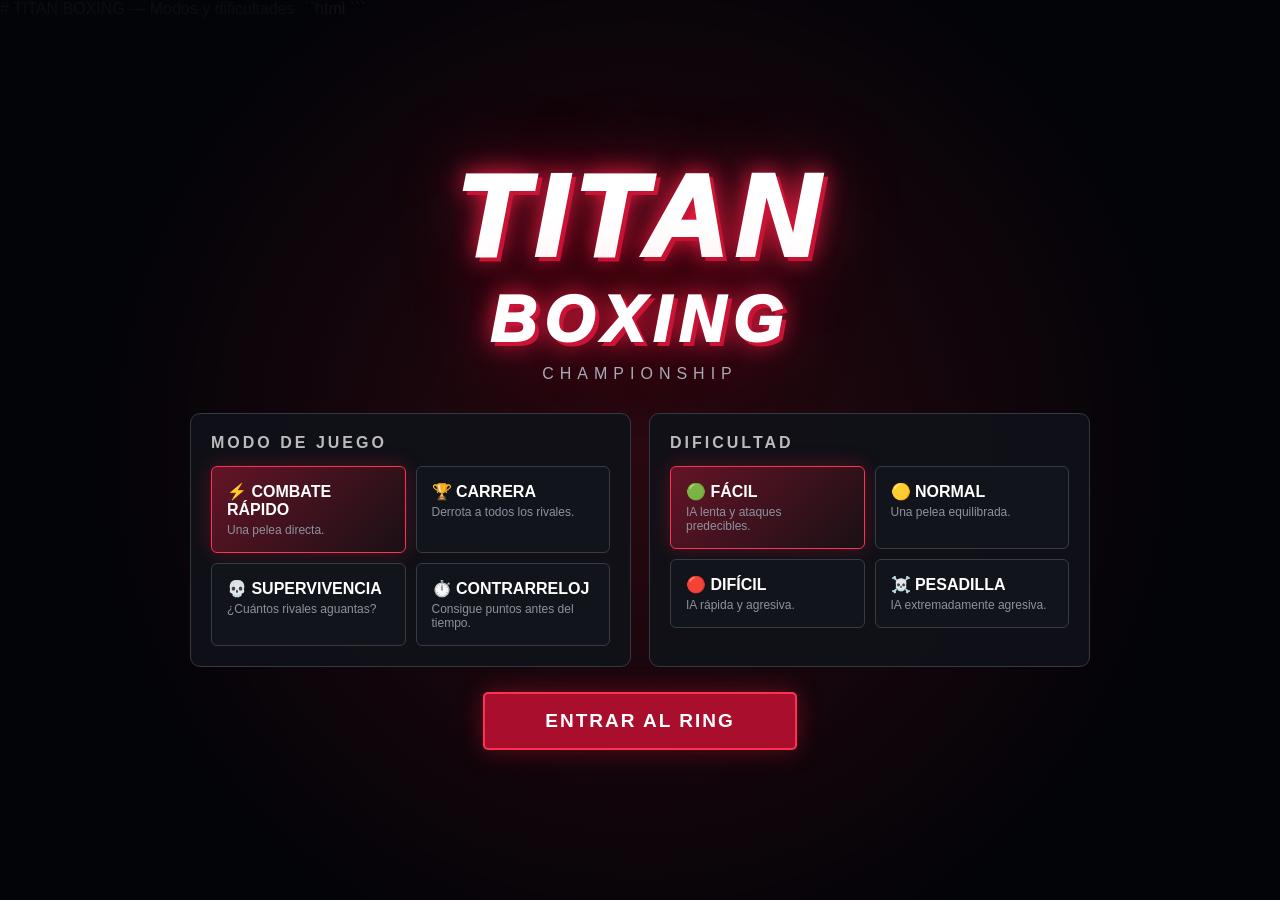
==== commit dec04574: "Add files via upload" ====
--- a/juego.html
+++ b/juego.html
@@ -1,9 +1,12 @@
+# TITAN BOXING — Modos y dificultades
+
+```html
 <!DOCTYPE html>
 <html lang="es">
 <head>
 <meta charset="UTF-8">
-<meta name="viewport" content="width=device-width, initial-scale=1.0">
-<title>NEON LEGENDS - Battle Arena</title>
+<meta name="viewport" content="width=device-width,initial-scale=1.0">
+<title>TITAN BOXING</title>
 
 <style>
 *{
@@ -14,382 +17,253 @@
 
 body{
     overflow:hidden;
-    background:#050509;
+    background:#050609;
     font-family:Arial,Helvetica,sans-serif;
     color:white;
 }
 
 canvas{
-    display:block;
+    position:fixed;
+    inset:0;
     width:100vw;
     height:100vh;
-    image-rendering:pixelated;
-}
-
-/* =========================
-   MENÚ
-========================= */
-
-#menu{
+}
+
+.screen{
     position:fixed;
     inset:0;
-    z-index:50;
+    z-index:10;
     display:flex;
+    flex-direction:column;
+    align-items:center;
     justify-content:center;
-    align-items:center;
     background:
-        radial-gradient(circle at 50% 20%,#30206d,#0a0818 55%,#020204);
-    overflow:auto;
+        radial-gradient(
+            circle,
+            rgba(190,20,50,.2),
+            rgba(3,4,8,.97) 70%
+        );
+}
+
+.hidden{
+    display:none!important;
+}
+
+.logo{
+    font-size:clamp(55px,9vw,115px);
+    font-weight:1000;
+    font-style:italic;
+    letter-spacing:8px;
+    text-shadow:
+        4px 4px 0 #c91435,
+        0 0 25px #ff2048,
+        0 0 70px rgba(255,30,70,.5);
+}
+
+.subtitle{
+    color:#a7abb6;
+    letter-spacing:6px;
+    margin:8px 0 30px;
 }
 
 .menuBox{
-    width:min(1100px,94%);
-    padding:35px;
-    margin:20px;
-    background:rgba(7,7,20,.96);
-    border:3px solid #ff35d0;
+    width:min(900px,90vw);
+    display:grid;
+    grid-template-columns:1fr 1fr;
+    gap:18px;
+}
+
+.panel{
+    background:rgba(16,18,25,.9);
+    border:1px solid #353943;
+    padding:20px;
+    border-radius:10px;
+}
+
+.panel h2{
+    font-size:16px;
+    letter-spacing:3px;
+    color:#bbb;
+    margin-bottom:14px;
+}
+
+.options{
+    display:grid;
+    grid-template-columns:1fr 1fr;
+    gap:10px;
+}
+
+.option{
+    padding:15px;
+    border:1px solid #363b47;
+    background:#11141b;
+    color:#ddd;
+    border-radius:6px;
+    cursor:pointer;
+    transition:.2s;
+}
+
+.option:hover{
+    border-color:#ff3152;
+    transform:translateY(-2px);
+}
+
+.option.selected{
+    border-color:#ff3152;
+    background:
+        linear-gradient(
+            135deg,
+            #641426,
+            #1a1015
+        );
     box-shadow:
-        0 0 20px #ff35d0,
-        0 0 80px #372fff;
-    text-align:center;
-}
-
-.logo{
-    font-size:clamp(42px,7vw,80px);
+        0 0 20px rgba(255,30,60,.25);
+}
+
+.option strong{
+    display:block;
+    color:white;
+    margin-bottom:4px;
+}
+
+.option span{
+    color:#8d929e;
+    font-size:12px;
+}
+
+.startBtn{
+    margin-top:25px;
+    padding:16px 60px;
+    border:2px solid #ff3152;
+    background:#a90f2d;
+    color:white;
+    font-size:19px;
     font-weight:900;
-    letter-spacing:5px;
-    color:white;
-    text-shadow:
-        5px 5px #ff2fb7,
-        10px 10px #304cff;
-}
-
-.subtitle{
-    color:#aeb3ff;
-    margin:8px 0 25px;
-}
-
-.roster{
-    display:grid;
-    grid-template-columns:repeat(6,1fr);
-    gap:12px;
-}
-
-.card{
-    min-height:210px;
-    padding:12px 8px;
-    background:#111124;
-    border:2px solid #34345c;
+    letter-spacing:2px;
     cursor:pointer;
-    transition:.15s;
-}
-
-.card:hover{
-    transform:translateY(-8px);
-    border-color:#fff;
-}
-
-.card.selected{
-    border-color:#ffe12b;
-    box-shadow:
-        0 0 15px #ffe12b,
-        inset 0 0 20px #252000;
-    transform:translateY(-7px);
-}
-
-.preview{
-    width:95px;
-    height:125px;
-    margin:auto;
-    position:relative;
-}
-
-.phead{
+    border-radius:5px;
+    box-shadow:0 0 25px rgba(255,30,60,.35);
+    transition:.2s;
+}
+
+.startBtn:hover{
+    transform:scale(1.06);
+    background:#d71939;
+}
+
+.hud{
+    position:fixed;
+    inset:0;
+    pointer-events:none;
+}
+
+.top{
     position:absolute;
-    width:43px;
-    height:43px;
-    left:26px;
-    top:5px;
-    background:#e8a27c;
-}
-
-.pbody{
-    position:absolute;
-    width:58px;
-    height:55px;
-    left:19px;
-    top:48px;
-}
-
-.ppants{
-    position:absolute;
-    width:22px;
-    height:40px;
+    top:20px;
     left:25px;
-    top:98px;
-    background:#191929;
-}
-
-.ppants2{
-    position:absolute;
-    width:22px;
-    height:40px;
-    left:53px;
-    top:98px;
-    background:#191929;
-}
-
-.pmask{
-    position:absolute;
-    width:52px;
-    height:14px;
-    left:22px;
-    top:25px;
-}
-
-.card h3{
+    right:25px;
+    display:flex;
+    justify-content:space-between;
+}
+
+.fighter{
+    width:34%;
+}
+
+.name{
+    font-weight:1000;
+    letter-spacing:3px;
+    margin-bottom:6px;
+}
+
+.bar{
+    height:22px;
+    border:2px solid white;
+    background:#111318;
+    overflow:hidden;
+}
+
+.hp{
+    height:100%;
+    width:100%;
+    background:linear-gradient(90deg,#ff2142,#ff713d);
+}
+
+.energy{
     margin-top:5px;
-    font-size:17px;
-}
-
-.card p{
-    color:#999;
-    font-size:11px;
-    margin-top:5px;
-}
-
-.red .pbody{background:#e52e4d}
-.red .pmask{background:#ffcc32}
-
-.blue .pbody{background:#287dff}
-.blue .pmask{background:#35d9ff}
-
-.green .pbody{background:#27b56b}
-.green .pmask{background:#b7ff37}
-
-.purple .pbody{background:#7135e8}
-.purple .pmask{background:#ff4eea}
-
-.orange .pbody{background:#ff6927}
-.orange .pmask{background:#ffe02e}
-
-.cyan .pbody{background:#22c6d6}
-.cyan .pmask{background:#d9ffff}
-
-.teamText{
-    margin:18px;
-    color:#ffe43a;
-    font-weight:bold;
-}
-
-button{
-    padding:15px 40px;
-    background:#ff2ab9;
-    color:white;
-    border:3px solid white;
-    font-weight:bold;
-    font-size:18px;
-    cursor:pointer;
-    box-shadow:6px 6px #000;
-}
-
-button:hover{
-    background:#365cff;
-    transform:translate(-2px,-2px);
-}
-
-/* =========================
-   HUD
-========================= */
-
-#hud{
-    display:none;
-    position:fixed;
-    top:12px;
-    left:2%;
-    right:2%;
-    z-index:10;
-    pointer-events:none;
-    justify-content:space-between;
-}
-
-.hudSide{
-    width:42%;
-}
-
-.name{
-    font-size:18px;
-    font-weight:bold;
-    text-shadow:2px 2px #000;
-}
-
-.life{
-    height:28px;
-    border:3px solid white;
-    background:#111;
-    margin-top:4px;
-}
-
-.lifeBar{
+    height:6px;
+    background:#151821;
+}
+
+.energyFill{
     width:100%;
     height:100%;
-    background:linear-gradient(90deg,#2cff58,#d8ff38);
-    transition:.15s;
-}
-
-.enemyBar{
-    background:linear-gradient(90deg,#ff263d,#ff8b24);
-}
-
-.energy{
-    height:10px;
-    background:#111;
-    border:2px solid white;
-    margin-top:5px;
-}
-
-.energy div{
-    width:0%;
-    height:100%;
-    background:#24d8ff;
-    box-shadow:0 0 10px #24d8ff;
-}
-
-.teamIcons{
-    display:flex;
-    gap:5px;
-    margin-top:6px;
-}
-
-.icon{
-    width:25px;
-    height:25px;
-    border:2px solid white;
-    background:#222;
-}
-
-.icon.dead{
-    opacity:.25;
-    filter:grayscale(1);
-}
-
-/* =========================
-   COMBO / FIGHT
-========================= */
-
-#fightText{
-    position:fixed;
-    z-index:20;
+    background:#00d9ff;
+}
+
+.center{
+    position:absolute;
     left:50%;
-    top:30%;
-    transform:translate(-50%,-50%);
-    font-size:80px;
-    font-weight:900;
+    top:17px;
+    transform:translateX(-50%);
+    text-align:center;
+}
+
+.round{
+    font-size:12px;
+    color:#aaa;
+    letter-spacing:3px;
+}
+
+.timer{
+    font-size:42px;
+    font-weight:1000;
+}
+
+.score{
+    font-size:11px;
+    color:#888;
+}
+
+.combo{
+    position:absolute;
+    top:120px;
+    left:50%;
+    transform:translateX(-50%);
+    font-size:32px;
+    font-weight:1000;
+    font-style:italic;
+    text-shadow:0 0 20px #ff3152;
     opacity:0;
-    pointer-events:none;
-    text-shadow:
-        6px 6px #ff2cba,
-        11px 11px #273bff;
-}
-
-#fightText.show{
-    animation:fight .8s;
-}
-
-@keyframes fight{
-    0%{
-        opacity:0;
-        transform:translate(-50%,-50%) scale(.2);
-    }
-    40%{
-        opacity:1;
-        transform:translate(-50%,-50%) scale(1.3);
-    }
-    100%{
-        opacity:0;
-        transform:translate(-50%,-50%) scale(1);
-    }
-}
-
-#combo{
-    position:fixed;
-    right:7%;
-    top:37%;
-    z-index:15;
-    font-size:45px;
-    font-weight:900;
-    color:#ffe62d;
-    text-shadow:4px 4px #ff1d6e;
-    opacity:0;
-    pointer-events:none;
-}
-
-#combo.show{
-    animation:combo .7s;
-}
-
-@keyframes combo{
-    0%{
-        opacity:0;
-        transform:scale(.2) rotate(-8deg);
-    }
-    35%{
-        opacity:1;
-        transform:scale(1.35) rotate(4deg);
-    }
-    100%{
-        opacity:0;
-        transform:scale(1);
-    }
-}
-
-/* =========================
-   RESULTADO
-========================= */
+}
+
+.status{
+    position:absolute;
+    bottom:28px;
+    left:50%;
+    transform:translateX(-50%);
+    color:#aaa;
+    letter-spacing:3px;
+    font-size:13px;
+}
+
+.help{
+    position:absolute;
+    bottom:25px;
+    left:25px;
+    color:#777;
+    font-size:11px;
+    line-height:1.8;
+}
 
 #result{
-    position:fixed;
-    inset:0;
-    z-index:100;
-    display:none;
-    justify-content:center;
-    align-items:center;
-    background:rgba(0,0,0,.78);
-}
-
-.resultBox{
-    padding:50px;
-    text-align:center;
-    background:#0c0c20;
-    border:4px solid #ffe12b;
-    box-shadow:0 0 60px #ff28bd;
-}
-
-.resultBox h2{
-    font-size:70px;
-    color:#ffe12b;
-    text-shadow:5px 5px #ff267c;
-}
-
-.resultBox p{
-    margin:20px 0;
-    font-size:20px;
-}
-
-@media(max-width:850px){
-    .roster{
-        grid-template-columns:repeat(3,1fr);
-    }
-}
-
-@media(max-width:500px){
-    .roster{
-        grid-template-columns:repeat(2,1fr);
-    }
-
-    .menuBox{
-        padding:20px;
-    }
+    font-size:clamp(50px,8vw,100px);
+}
+
+.resultInfo{
+    color:#aaa;
+    letter-spacing:4px;
+    margin-top:10px;
 }
 </style>
 </head>
@@ -398,1182 +272,1191 @@
 
 <canvas id="canvas"></canvas>
 
-<!-- =========================
-     MENÚ
-========================= -->
-
-<div id="menu">
-
-<div class="menuBox">
-
-<div class="logo">NEON LEGENDS</div>
-
-<div class="subtitle">
-⚡ CHOOSE YOUR TEAM ⚡
+<!-- MENÚ -->
+
+<div id="menu" class="screen">
+
+    <div class="logo">TITAN</div>
+    <div class="logo" style="font-size:clamp(35px,5vw,65px)">
+        BOXING
+    </div>
+
+    <div class="subtitle">
+        CHAMPIONSHIP
+    </div>
+
+    <div class="menuBox">
+
+        <div class="panel">
+
+            <h2>MODO DE JUEGO</h2>
+
+            <div class="options">
+
+                <div
+                    class="option selected"
+                    data-mode="quick"
+                    onclick="selectMode(this)"
+                >
+                    <strong>⚡ COMBATE RÁPIDO</strong>
+                    <span>Una pelea directa.</span>
+                </div>
+
+                <div
+                    class="option"
+                    data-mode="career"
+                    onclick="selectMode(this)"
+                >
+                    <strong>🏆 CARRERA</strong>
+                    <span>Derrota a todos los rivales.</span>
+                </div>
+
+                <div
+                    class="option"
+                    data-mode="survival"
+                    onclick="selectMode(this)"
+                >
+                    <strong>💀 SUPERVIVENCIA</strong>
+                    <span>¿Cuántos rivales aguantas?</span>
+                </div>
+
+                <div
+                    class="option"
+                    data-mode="time"
+                    onclick="selectMode(this)"
+                >
+                    <strong>⏱️ CONTRARRELOJ</strong>
+                    <span>Consigue puntos antes del tiempo.</span>
+                </div>
+
+            </div>
+
+        </div>
+
+        <div class="panel">
+
+            <h2>DIFICULTAD</h2>
+
+            <div class="options">
+
+                <div
+                    class="option selected"
+                    data-diff="easy"
+                    onclick="selectDifficulty(this)"
+                >
+                    <strong>🟢 FÁCIL</strong>
+                    <span>IA lenta y ataques predecibles.</span>
+                </div>
+
+                <div
+                    class="option"
+                    data-diff="normal"
+                    onclick="selectDifficulty(this)"
+                >
+                    <strong>🟡 NORMAL</strong>
+                    <span>Una pelea equilibrada.</span>
+                </div>
+
+                <div
+                    class="option"
+                    data-diff="hard"
+                    onclick="selectDifficulty(this)"
+                >
+                    <strong>🔴 DIFÍCIL</strong>
+                    <span>IA rápida y agresiva.</span>
+                </div>
+
+                <div
+                    class="option"
+                    data-diff="nightmare"
+                    onclick="selectDifficulty(this)"
+                >
+                    <strong>☠️ PESADILLA</strong>
+                    <span>IA extremadamente agresiva.</span>
+                </div>
+
+            </div>
+
+        </div>
+
+    </div>
+
+    <button
+        class="startBtn"
+        onclick="startGame()"
+    >
+        ENTRAR AL RING
+    </button>
+
 </div>
 
-<div class="roster">
-
-<div class="card red" onclick="selectCharacter(0)" id="card0">
-<div class="preview">
-<div class="phead"></div>
-<div class="pbody"></div>
-<div class="pmask"></div>
-<div class="ppants"></div>
-<div class="ppants2"></div>
+<!-- HUD -->
+
+<div id="hud" class="hud hidden">
+
+    <div class="top">
+
+        <div class="fighter">
+
+            <div class="name">
+                TITAN
+            </div>
+
+            <div class="bar">
+                <div
+                    id="pHP"
+                    class="hp">
+                </div>
+            </div>
+
+            <div class="energy">
+                <div
+                    id="pEnergy"
+                    class="energyFill">
+                </div>
+            </div>
+
+        </div>
+
+        <div class="fighter" style="text-align:right">
+
+            <div class="name">
+                <span id="enemyName">
+                    BLAZE
+                </span>
+            </div>
+
+            <div class="bar">
+                <div
+                    id="eHP"
+                    class="hp">
+                </div>
+            </div>
+
+            <div class="energy">
+                <div
+                    id="eEnergy"
+                    class="energyFill">
+                </div>
+            </div>
+
+        </div>
+
+    </div>
+
+    <div class="center">
+
+        <div class="round">
+            ROUND <span id="round">1</span>
+        </div>
+
+        <div
+            id="timer"
+            class="timer">
+            60
+        </div>
+
+        <div class="score">
+            SCORE <span id="score">0</span>
+        </div>
+
+    </div>
+
+    <div
+        id="combo"
+        class="combo">
+        COMBO x2
+    </div>
+
+    <div
+        id="status"
+        class="status">
+        LISTO
+    </div>
+
+    <div class="help">
+        A / D → MOVERSE<br>
+        W → ESQUIVAR<br>
+        J → GOLPE IZQUIERDO<br>
+        K → GOLPE DERECHO<br>
+        L → BLOQUEAR
+    </div>
+
 </div>
-<h3>NOVA</h3>
-<p>Equilibrado</p>
+
+<!-- RESULTADO -->
+
+<div id="resultScreen" class="screen hidden">
+
+    <div
+        id="result"
+        class="logo">
+        ¡VICTORIA!
+    </div>
+
+    <div
+        id="resultInfo"
+        class="resultInfo">
+        CAMPEÓN DEL RING
+    </div>
+
+    <button
+        class="startBtn"
+        onclick="location.reload()"
+    >
+        VOLVER A JUGAR
+    </button>
+
 </div>
 
-<div class="card blue" onclick="selectCharacter(1)" id="card1">
-<div class="preview">
-<div class="phead"></div>
-<div class="pbody"></div>
-<div class="pmask"></div>
-<div class="ppants"></div>
-<div class="ppants2"></div>
-</div>
-<h3>VOLT</h3>
-<p>Velocidad</p>
-</div>
-
-<div class="card green" onclick="selectCharacter(2)" id="card2">
-<div class="preview">
-<div class="phead"></div>
-<div class="pbody"></div>
-<div class="pmask"></div>
-<div class="ppants"></div>
-<div class="ppants2"></div>
-</div>
-<h3>TITAN</h3>
-<p>Fuerza</p>
-</div>
-
-<div class="card purple" onclick="selectCharacter(3)" id="card3">
-<div class="preview">
-<div class="phead"></div>
-<div class="pbody"></div>
-<div class="pmask"></div>
-<div class="ppants"></div>
-<div class="ppants2"></div>
-</div>
-<h3>SHADOW</h3>
-<p>Ninja</p>
-</div>
-
-<div class="card orange" onclick="selectCharacter(4)" id="card4">
-<div class="preview">
-<div class="phead"></div>
-<div class="pbody"></div>
-<div class="pmask"></div>
-<div class="ppants"></div>
-<div class="ppants2"></div>
-</div>
-<h3>BLAZE</h3>
-<p>Fuego</p>
-</div>
-
-<div class="card cyan" onclick="selectCharacter(5)" id="card5">
-<div class="preview">
-<div class="phead"></div>
-<div class="pbody"></div>
-<div class="pmask"></div>
-<div class="ppants"></div>
-<div class="ppants2"></div>
-</div>
-<h3>FROST</h3>
-<p>Hielo</p>
-</div>
-
-</div>
-
-<div class="teamText">
-Selecciona 3 luchadores para tu equipo
-</div>
-
-<button onclick="startGame()">
-⚔ COMENZAR BATALLA
-</button>
-
-</div>
-</div>
-
-
-<!-- =========================
-     HUD
-========================= -->
-
-<div id="hud">
-
-<div class="hudSide">
-
-<div class="name" id="playerName">
-NOVA
-</div>
-
-<div class="life">
-<div id="playerLife" class="lifeBar"></div>
-</div>
-
-<div class="energy">
-<div id="playerEnergy"></div>
-</div>
-
-<div class="teamIcons" id="playerIcons"></div>
-
-</div>
-
-
-<div class="hudSide">
-
-<div class="name" id="enemyName" style="text-align:right">
-BLAZE
-</div>
-
-<div class="life">
-<div id="enemyLife" class="lifeBar enemyBar"></div>
-</div>
-
-<div class="energy">
-<div id="enemyEnergy"></div>
-</div>
-
-<div class="teamIcons" id="enemyIcons"
-style="justify-content:flex-end">
-</div>
-
-</div>
-
-</div>
-
-
-<div id="fightText"></div>
-<div id="combo"></div>
-
-
-<!-- RESULTADO -->
-
-<div id="result">
-
-<div class="resultBox">
-
-<h2 id="resultTitle">
-VICTORIA
-</h2>
-
-<p id="resultMessage">
-</p>
-
-<button onclick="location.reload()">
-REVANCHA
-</button>
-
-</div>
-
-</div>
-
-
 <script>
 
-/* =====================================================
-   CANVAS
-===================================================== */
-
-const canvas=document.getElementById("canvas");
-const ctx=canvas.getContext("2d");
-
-let W,H;
-
-function resize(){
-
-    W=canvas.width=window.innerWidth;
-    H=canvas.height=window.innerHeight;
-
-}
-
-resize();
-
-window.addEventListener("resize",resize);
-
-
-/* =====================================================
-   PERSONAJES
-===================================================== */
-
-const characters=[
-
-{
-    name:"NOVA",
-    color:"#e52e4d",
-    glow:"#ffcc32",
-    damage:10,
-    speed:6,
-    special:"#ff315f"
-},
-
-{
-    name:"VOLT",
-    color:"#287dff",
-    glow:"#35d9ff",
-    damage:8,
-    speed:8,
-    special:"#27dfff"
-},
-
-{
-    name:"TITAN",
-    color:"#27b56b",
-    glow:"#b7ff37",
-    damage:17,
-    speed:4,
-    special:"#7cff42"
-},
-
-{
-    name:"SHADOW",
-    color:"#7135e8",
-    glow:"#ff4eea",
-    damage:11,
-    speed:7,
-    special:"#b42cff"
-},
-
-{
-    name:"BLAZE",
-    color:"#ff6927",
-    glow:"#ffe02e",
-    damage:14,
-    speed:5,
-    special:"#ff4b20"
-},
-
-{
-    name:"FROST",
-    color:"#22c6d6",
-    glow:"#d9ffff",
-    damage:12,
-    speed:5,
-    special:"#49f4ff"
-}
+const canvas=
+    document.getElementById("canvas");
+
+const ctx=
+    canvas.getContext("2d");
+
+let W=innerWidth;
+let H=innerHeight;
+
+canvas.width=W;
+canvas.height=H;
+
+window.addEventListener("resize",()=>{
+
+    W=innerWidth;
+    H=innerHeight;
+
+    canvas.width=W;
+    canvas.height=H;
+
+});
+
+let mode="quick";
+let difficulty="easy";
+
+let running=false;
+let gameFinished=false;
+
+let round=1;
+let time=60;
+let score=0;
+
+let roundsWon=0;
+
+let particles=[];
+let texts=[];
+
+let timerCounter=0;
+
+const difficulties={
+
+    easy:{
+        speed:1.1,
+        attackChance:.45,
+        reaction:90,
+        damage:5
+    },
+
+    normal:{
+        speed:1.7,
+        attackChance:.65,
+        reaction:60,
+        damage:7
+    },
+
+    hard:{
+        speed:2.3,
+        attackChance:.82,
+        reaction:38,
+        damage:9
+    },
+
+    nightmare:{
+        speed:3,
+        attackChance:.96,
+        reaction:20,
+        damage:12
+    }
+
+};
+
+const rivals=[
+
+    {
+        name:"BLAZE",
+        color:"#d82040",
+        health:100,
+        speed:1
+    },
+
+    {
+        name:"IRON",
+        color:"#8b929d",
+        health:120,
+        speed:.9
+    },
+
+    {
+        name:"VIPER",
+        color:"#2bcf87",
+        health:105,
+        speed:1.1
+    },
+
+    {
+        name:"TITAN X",
+        color:"#8d3cff",
+        health:140,
+        speed:.85
+    },
+
+    {
+        name:"THE CHAMPION",
+        color:"#f0b62b",
+        health:170,
+        speed:1.15
+    }
 
 ];
 
-
-/* =====================================================
-   EQUIPOS
-===================================================== */
-
-let selectedTeam=[];
-let enemyTeam=[4,3,5];
-
-function selectCharacter(id){
-
-    if(selectedTeam.includes(id)){
-
-        selectedTeam=
-            selectedTeam.filter(x=>x!==id);
-
-        document
-        .getElementById("card"+id)
-        .classList.remove("selected");
-
+let careerIndex=0;
+
+const player={
+
+    x:0,
+    y:0,
+
+    health:100,
+    maxHealth:100,
+
+    energy:100,
+
+    facing:1,
+
+    attack:null,
+    attackTimer:0,
+    cooldown:0,
+
+    blocking:false,
+    dodge:0,
+
+    combo:0,
+    comboTimer:0,
+
+    hit:0
+
+};
+
+const enemy={
+
+    x:0,
+    y:0,
+
+    health:100,
+    maxHealth:100,
+
+    energy:100,
+
+    facing:-1,
+
+    attack:null,
+    attackTimer:0,
+    cooldown:0,
+
+    blocking:false,
+    dodge:0,
+
+    combo:0,
+    comboTimer:0,
+
+    hit:0,
+
+    ai:0
+};
+
+const keys={};
+
+document.addEventListener(
+    "keydown",
+    e=>{
+        keys[e.key.toLowerCase()]=true;
+    }
+);
+
+document.addEventListener(
+    "keyup",
+    e=>{
+        keys[e.key.toLowerCase()]=false;
+    }
+);
+
+function selectMode(el){
+
+    document
+        .querySelectorAll("[data-mode]")
+        .forEach(x=>
+            x.classList.remove("selected")
+        );
+
+    el.classList.add("selected");
+
+    mode=el.dataset.mode;
+
+}
+
+function selectDifficulty(el){
+
+    document
+        .querySelectorAll("[data-diff]")
+        .forEach(x=>
+            x.classList.remove("selected")
+        );
+
+    el.classList.add("selected");
+
+    difficulty=el.dataset.diff;
+
+}
+
+function startGame(){
+
+    document
+        .getElementById("menu")
+        .classList.add("hidden");
+
+    document
+        .getElementById("hud")
+        .classList.remove("hidden");
+
+    running=true;
+
+    careerIndex=0;
+
+    setupFight();
+
+    requestAnimationFrame(loop);
+
+}
+
+function setupFight(){
+
+    let rival;
+
+    if(mode==="career"){
+
+        rival=
+            rivals[
+                Math.min(
+                    careerIndex,
+                    rivals.length-1
+                )
+            ];
+
+    }else{
+
+        rival=
+            rivals[
+                Math.floor(
+                    Math.random()*rivals.length
+                )
+            ];
+
+    }
+
+    enemy.name=rival.name;
+
+    enemy.color=rival.color;
+
+    enemy.maxHealth=
+        rival.health*
+        (
+            difficulty==="nightmare"
+            ?1.2
+            :1
+        );
+
+    enemy.health=enemy.maxHealth;
+
+    player.health=100;
+
+    player.energy=100;
+
+    enemy.energy=100;
+
+    player.x=W*.36;
+    player.y=H*.69;
+
+    enemy.x=W*.64;
+    enemy.y=H*.69;
+
+    player.attack=null;
+    enemy.attack=null;
+
+    time=
+        mode==="time"
+        ?90
+        :60;
+
+    document
+        .getElementById("enemyName")
+        .textContent=
+        enemy.name;
+
+    document
+        .getElementById("round")
+        .textContent=
+        round;
+
+}
+
+function attack(fighter,type){
+
+    if(
+        fighter.cooldown>0 ||
+        fighter.attack ||
+        fighter.blocking ||
+        fighter.dodge>0
+    )
         return;
 
-    }
-
-    if(selectedTeam.length>=3)return;
-
-    selectedTeam.push(id);
-
-    document
-    .getElementById("card"+id)
-    .classList.add("selected");
-
-}
-
-
-/* =====================================================
-   JUGADORES
-===================================================== */
-
-let player;
-let enemy;
-
-function createFighter(id,x,enemy=false){
-
-    let c=characters[id];
-
-    return{
-
-        id:id,
-
-        name:c.name,
-
-        color:c.color,
-
-        glow:c.glow,
-
-        damage:c.damage,
-
-        speed:c.speed,
-
-        special:c.special,
-
+    fighter.attack=type;
+
+    fighter.attackTimer=
+        type==="left"
+        ?20
+        :27;
+
+    fighter.cooldown=
+        type==="left"
+        ?18
+        :28;
+
+}
+
+function updatePlayer(){
+
+    player.blocking=
+        keys["l"] &&
+        !player.attack;
+
+    if(
+        keys["a"] &&
+        !player.blocking &&
+        !player.attack
+    ){
+
+        player.x-=4;
+        player.facing=-1;
+
+    }
+
+    if(
+        keys["d"] &&
+        !player.blocking &&
+        !player.attack
+    ){
+
+        player.x+=4;
+        player.facing=1;
+
+    }
+
+    if(
+        keys["w"] &&
+        player.dodge<=0 &&
+        !player.attack
+    ){
+
+        player.dodge=14;
+
+        player.energy=
+            Math.max(
+                0,
+                player.energy-10
+            );
+
+    }
+
+    if(keys["j"])
+        attack(player,"left");
+
+    if(keys["k"])
+        attack(player,"right");
+
+    player.x=
+        Math.max(
+            W*.17,
+            Math.min(
+                W*.83,
+                player.x
+            )
+        );
+
+    updateFighter(
+        player,
+        enemy
+    );
+
+}
+
+function updateEnemy(){
+
+    const d=
+        difficulties[difficulty];
+
+    let distance=
+        Math.abs(
+            player.x-enemy.x
+        );
+
+    enemy.facing=
+        player.x>enemy.x
+        ?1
+        :-1;
+
+    if(
+        distance>155 &&
+        !enemy.attack &&
+        !enemy.blocking
+    ){
+
+        enemy.x+=
+            Math.sign(
+                player.x-enemy.x
+            )*
+            d.speed*
+            enemy.speed;
+
+    }
+
+    enemy.ai--;
+
+    if(enemy.ai<=0){
+
+        enemy.ai=
+            d.reaction+
+            Math.random()*d.reaction;
+
+        if(distance<180){
+
+            let r=Math.random();
+
+            if(
+                r<d.attackChance
+            ){
+
+                attack(
+                    enemy,
+                    Math.random()<.5
+                    ?"left"
+                    :"right"
+                );
+
+            }else if(r<.8){
+
+                enemy.blocking=true;
+
+                setTimeout(
+                    ()=>{
+                        enemy.blocking=false;
+                    },
+                    difficulty==="nightmare"
+                    ?450
+                    :600
+                );
+
+            }else{
+
+                enemy.dodge=12;
+
+            }
+
+        }
+
+    }
+
+    updateFighter(
+        enemy,
+        player
+    );
+
+}
+
+function updateFighter(fighter,opponent){
+
+    if(fighter.cooldown>0)
+        fighter.cooldown--;
+
+    if(fighter.dodge>0){
+
+        fighter.dodge--;
+
+        fighter.x+=
+            fighter.facing*5;
+
+    }
+
+    if(fighter.hit>0)
+        fighter.hit--;
+
+    if(fighter.attack){
+
+        fighter.attackTimer--;
+
+        if(fighter.attackTimer===10){
+
+            let distance=
+                Math.abs(
+                    fighter.x-opponent.x
+                );
+
+            if(distance<170){
+
+                let damage=
+                    fighter.attack==="left"
+                    ?7
+                    :11;
+
+                if(
+                    opponent.blocking
+                ){
+
+                    damage*=.2;
+
+                    createParticles(
+                        opponent.x,
+                        opponent.y-90,
+                        "#00d9ff",
+                        10
+                    );
+
+                    floatingText(
+                        opponent.x,
+                        opponent.y-140,
+                        "BLOCK"
+                    );
+
+                }else if(
+                    opponent.dodge>0
+                ){
+
+                    damage=0;
+
+                }
+
+                if(damage>0){
+
+                    opponent.health-=damage;
+
+                    opponent.hit=10;
+
+                    fighter.energy=
+                        Math.min(
+                            100,
+                            fighter.energy+6
+                        );
+
+                    opponent.energy=
+                        Math.min(
+                            100,
+                            opponent.energy+3
+                        );
+
+                    createImpact(
+                        opponent.x,
+                        opponent.y-100
+                    );
+
+                    fighter.combo++;
+
+                    fighter.comboTimer=80;
+
+                    if(fighter===player){
+
+                        score+=
+                            Math.round(
+                                damage*12
+                            );
+
+                        showCombo(
+                            fighter.combo
+                        );
+
+                    }
+
+                }
+
+            }
+
+        }
+
+        if(fighter.attackTimer<=0)
+            fighter.attack=null;
+
+    }
+
+    if(fighter.comboTimer>0)
+        fighter.comboTimer--;
+
+    if(fighter.comboTimer<=0)
+        fighter.combo=0;
+
+}
+
+function createParticles(
+    x,
+    y,
+    color,
+    amount
+){
+
+    for(let i=0;i<amount;i++){
+
+        let a=
+            Math.random()*Math.PI*2;
+
+        let speed=
+            2+
+            Math.random()*7;
+
+        particles.push({
+
+            x:x,
+            y:y,
+
+            vx:
+                Math.cos(a)*speed,
+
+            vy:
+                Math.sin(a)*speed,
+
+            life:
+                20+
+                Math.random()*25,
+
+            size:
+                2+
+                Math.random()*5,
+
+            color:color
+
+        });
+
+    }
+
+}
+
+function createImpact(x,y){
+
+    createParticles(
+        x,
+        y,
+        "#ffdf5a",
+        18
+    );
+
+    createParticles(
+        x,
+        y,
+        "#ffffff",
+        8
+    );
+
+}
+
+function floatingText(x,y,text){
+
+    texts.push({
         x:x,
-
-        y:ground(),
-
-        vx:0,
-
-        vy:0,
-
-        hp:100,
-
-        energy:0,
-
-        facing:enemy?-1:1,
-
-        attacking:false,
-
-        attackTimer:0,
-
-        hitTimer:0,
-
-        jumping:false,
-
-        enemy:enemy
-
-    };
-
-}
-
-
-/* =====================================================
-   ESTADO
-===================================================== */
-
-let running=false;
-
-let playerIndex=0;
-let enemyIndex=0;
-
-let particles=[];
-let projectiles=[];
-
-let shake=0;
-let combo=0;
-let comboTimer=0;
-
-let keys={};
-
-
-/* =====================================================
-   INICIO
-===================================================== */
-
-function startGame(){
-
-    if(selectedTeam.length<3){
-
-        alert("Selecciona 3 personajes.");
-
+        y:y,
+        text:text,
+        life:40
+    });
+
+}
+
+function showCombo(n){
+
+    if(n<2)
         return;
 
-    }
-
-    document.getElementById("menu")
-    .style.display="none";
-
-    document.getElementById("hud")
-    .style.display="flex";
-
-    playerIndex=0;
-    enemyIndex=0;
-
-    player=createFighter(
-        selectedTeam[0],
-        W*.22,
-        false
-    );
-
-    enemy=createFighter(
-        enemyTeam[0],
-        W*.78,
-        true
-    );
-
-    running=true;
-
-    updateHUD();
-
-    showFight("READY!");
-
-    setTimeout(()=>{
-        showFight("FIGHT!");
-    },900);
-
-}
-
-
-/* =====================================================
-   TECLADO
-===================================================== */
-
-document.addEventListener("keydown",e=>{
-
-    keys[e.key.toLowerCase()]=true;
-
-    if(!running)return;
-
-    let k=e.key.toLowerCase();
-
-    if(k==="j")
-        attack(10);
-
-    if(k==="k")
-        attack(16);
-
-    if(k==="l")
-        special();
-
-    if(k==="w")
-        jump();
-
-    if(k==="q")
-        switchCharacter();
-
-    if(k==="e")
-        assist();
-
-});
-
-document.addEventListener("keyup",e=>{
-
-    keys[e.key.toLowerCase()]=false;
-
-});
-
-
-/* =====================================================
-   CAMBIO DE PERSONAJE
-===================================================== */
-
-function switchCharacter(){
-
-    if(selectedTeam.length<2)return;
-
-    playerIndex++;
-
-    if(playerIndex>=selectedTeam.length)
-        playerIndex=0;
-
-    player=createFighter(
-        selectedTeam[playerIndex],
-        player.x,
-        false
-    );
-
-    showFight(
-        characters[selectedTeam[playerIndex]].name
-    );
-
-    updateHUD();
-
-}
-
-
-/* =====================================================
-   ASISTENCIA
-===================================================== */
-
-function assist(){
-
-    if(player.energy<25)return;
-
-    player.energy-=25;
-
-    for(let i=0;i<3;i++){
-
-        setTimeout(()=>{
-
-            if(!running)return;
-
-            let d=player.x<enemy.x?1:-1;
-
-            enemy.hp-=8;
-
-            hitEffect(
-                enemy.x+d*30,
-                enemy.y-100,
-                player.glow
-            );
-
-            shake=10;
-
-            if(enemy.hp<=0){
-
-                enemy.hp=0;
-                nextEnemy();
-
-            }
-
-        },i*120);
-
-    }
-
-}
-
-
-/* =====================================================
-   ATAQUE
-===================================================== */
-
-function attack(damage){
-
-    if(player.attacking)return;
-
-    player.attacking=true;
-    player.attackTimer=15;
-
-    let distance=
-        Math.abs(player.x-enemy.x);
-
-    if(distance<155){
-
-        enemy.hp-=damage;
-
-        enemy.hitTimer=12;
-
-        player.energy=
-            Math.min(100,player.energy+10);
-
-        combo++;
-        comboTimer=90;
-
-        showCombo();
-
-        hitEffect(
-            enemy.x,
-            enemy.y-105,
-            player.glow
-        );
-
-        shake=9;
-
-        if(enemy.hp<=0){
-
-            enemy.hp=0;
-
-            nextEnemy();
-
-        }
-
-    }
-
-}
-
-
-/* =====================================================
-   ESPECIAL
-===================================================== */
-
-function special(){
-
-    if(player.energy<50)return;
-
-    player.energy-=50;
-
-    projectiles.push({
-
-        x:player.x+player.facing*50,
-
-        y:player.y-120,
-
-        vx:player.facing*13,
-
-        life:70,
-
-        radius:30,
-
-        color:player.special,
-
-        owner:"player"
-
-    });
-
-}
-
-
-/* =====================================================
-   SALTO
-===================================================== */
-
-function jump(){
-
-    if(player.jumping)return;
-
-    player.vy=-17;
-    player.jumping=true;
-
-}
-
-
-/* =====================================================
-   IA
-===================================================== */
-
-function enemyAI(){
-
-    let distance=player.x-enemy.x;
-
-    enemy.facing=
-        distance>0?1:-1;
-
-    if(Math.abs(distance)>145){
-
-        enemy.vx=
-            distance>0
-            ? enemy.speed*.45
-            : -enemy.speed*.45;
-
-    }else{
-
-        enemy.vx=0;
-
-        if(Math.random()<.035){
-
-            enemyAttack();
-
-        }
-
-        if(enemy.energy>=50 &&
-           Math.random()<.015){
-
-            enemySpecial();
-
-        }
-
-    }
-
-}
-
-
-function enemyAttack(){
-
-    if(enemy.attacking)return;
-
-    enemy.attacking=true;
-    enemy.attackTimer=18;
-
-    if(
-        Math.abs(player.x-enemy.x)<150
-    ){
-
-        player.hp-=enemy.damage*.6;
-
-        player.hitTimer=12;
-
-        enemy.energy=
-            Math.min(100,enemy.energy+10);
-
-        hitEffect(
-            player.x,
-            player.y-100,
-            enemy.glow
-        );
-
-        shake=8;
-
-        if(player.hp<=0){
-
-            player.hp=0;
-
-            nextPlayer();
-
-        }
-
-    }
-
-}
-
-
-function enemySpecial(){
-
-    enemy.energy-=50;
-
-    projectiles.push({
-
-        x:enemy.x-enemy.facing*40,
-
-        y:enemy.y-120,
-
-        vx:enemy.facing*10,
-
-        life:65,
-
-        radius:27,
-
-        color:enemy.special,
-
-        owner:"enemy"
-
-    });
-
-}
-
-
-/* =====================================================
-   SIGUIENTE LUCHADOR
-===================================================== */
-
-function nextEnemy(){
-
-    enemyIndex++;
-
-    if(enemyIndex>=enemyTeam.length){
-
-        finish(true);
-
-        return;
-
-    }
-
-    enemy=createFighter(
-        enemyTeam[enemyIndex],
-        W*.78,
-        true
-    );
-
-    combo=0;
-
-    showFight(
-        characters[enemyTeam[enemyIndex]].name
-    );
-
-    updateHUD();
-
-}
-
-
-function nextPlayer(){
-
-    playerIndex++;
-
-    if(playerIndex>=selectedTeam.length){
-
-        finish(false);
-
-        return;
-
-    }
-
-    player=createFighter(
-        selectedTeam[playerIndex],
-        W*.22,
-        false
-    );
-
-    combo=0;
-
-    showFight(
-        characters[selectedTeam[playerIndex]].name
-    );
-
-    updateHUD();
-
-}
-
-
-/* =====================================================
-   FÍSICA
-===================================================== */
-
-function update(){
-
-    if(!running)return;
-
-    /* JUGADOR */
-
-    player.vx=0;
-
-    if(keys["a"]){
-
-        player.vx=-player.speed;
-        player.facing=-1;
-
-    }
-
-    if(keys["d"]){
-
-        player.vx=player.speed;
-        player.facing=1;
-
-    }
-
-    player.x+=player.vx;
-
-    player.vy+=.8;
-    player.y+=player.vy;
-
-    if(player.y>=ground()){
-
-        player.y=ground();
-        player.vy=0;
-        player.jumping=false;
-
-    }
-
-    player.x=
-        Math.max(60,
-        Math.min(W-60,player.x));
-
-
-    /* ENEMIGO */
-
-    enemyAI();
-
-    enemy.x+=enemy.vx;
-
-    enemy.x=
-        Math.max(60,
-        Math.min(W-60,enemy.x));
-
-
-    /* ATAQUE */
-
-    if(player.attackTimer>0){
-
-        player.attackTimer--;
-
-    }else{
-
-        player.attacking=false;
-
-    }
-
-    if(enemy.attackTimer>0){
-
-        enemy.attackTimer--;
-
-    }else{
-
-        enemy.attacking=false;
-
-    }
-
-
-    /* COOLDOWNS */
-
-    if(player.hitTimer>0)
-        player.hitTimer--;
-
-    if(enemy.hitTimer>0)
-        enemy.hitTimer--;
-
-
-    /* COMBO */
-
-    if(comboTimer>0)
-        comboTimer--;
-    else
-        combo=0;
-
-
-    /* PROYECTILES */
-
-    projectiles.forEach(p=>{
-
-        p.x+=p.vx;
-        p.life--;
-
-        let target=
-            p.owner==="player"
-            ? enemy
-            : player;
-
-        if(
-            Math.abs(p.x-target.x)<55 &&
-            Math.abs(p.y-(target.y-110))<90
-        ){
-
-            target.hp-=25;
-
-            p.life=0;
-
-            hitEffect(
-                target.x,
-                target.y-110,
-                p.color
-            );
-
-            shake=15;
-
-            if(target.hp<=0){
-
-                target.hp=0;
-
-                if(target===enemy)
-                    nextEnemy();
-                else
-                    nextPlayer();
-
-            }
-
-        }
-
-    });
-
-    projectiles=
-        projectiles.filter(p=>p.life>0);
-
-
-    /* PARTICULAS */
+    let c=
+        document.getElementById(
+            "combo"
+        );
+
+    c.textContent=
+        "COMBO x"+n;
+
+    c.style.opacity=1;
+
+    clearTimeout(
+        window.comboTimeout
+    );
+
+    window.comboTimeout=
+        setTimeout(
+            ()=>{
+                c.style.opacity=0;
+            },
+            700
+        );
+
+}
+
+function updateEffects(){
 
     particles.forEach(p=>{
 
         p.x+=p.vx;
         p.y+=p.vy;
 
-        p.vy+=.15;
+        p.vx*=.95;
+        p.vy*=.95;
+
+        p.vy+=.08;
 
         p.life--;
 
     });
 
     particles=
-        particles.filter(p=>p.life>0);
-
-
-    if(shake>0)
-        shake--;
-
-    updateHUD();
-
-}
-
-
-/* =====================================================
-   ESCENARIO
-===================================================== */
-
-function ground(){
-
-    return H*.74;
-
-}
-
-
-function drawBackground(){
-
-    let g=
+        particles.filter(
+            p=>p.life>0
+        );
+
+    texts.forEach(t=>{
+
+        t.y-=1;
+        t.life--;
+
+    });
+
+    texts=
+        texts.filter(
+            t=>t.life>0
+        );
+
+}
+
+function drawArena(){
+
+    let bg=
         ctx.createLinearGradient(
-            0,0,0,H
-        );
-
-    g.addColorStop(0,"#05051b");
-    g.addColorStop(.5,"#23104b");
-    g.addColorStop(1,"#120714");
-
-    ctx.fillStyle=g;
-
-    ctx.fillRect(0,0,W,H);
-
-
-    /* LUNA */
-
-    ctx.beginPath();
-
-    ctx.arc(
-        W*.78,
-        H*.19,
-        75,
+            0,0,
+            0,H
+        );
+
+    bg.addColorStop(
         0,
-        Math.PI*2
-    );
-
-    ctx.fillStyle="#fff2a1";
-
-    ctx.shadowBlur=50;
-    ctx.shadowColor="#ffe36e";
-
-    ctx.fill();
-
-    ctx.shadowBlur=0;
-
-
-    /* ESTRELLAS */
-
-    for(let i=0;i<110;i++){
-
-        let x=(i*83)%W;
-        let y=(i*37)%(H*.55);
+        "#090b12"
+    );
+
+    bg.addColorStop(
+        .55,
+        "#19151c"
+    );
+
+    bg.addColorStop(
+        1,
+        "#040406"
+    );
+
+    ctx.fillStyle=bg;
+
+    ctx.fillRect(
+        0,0,W,H
+    );
+
+    // focos
+
+    for(let i=0;i<8;i++){
+
+        let x=
+            i*W/7;
+
+        let light=
+            ctx.createRadialGradient(
+                x,
+                90,
+                0,
+                x,
+                90,
+                180
+            );
+
+        light.addColorStop(
+            0,
+            "rgba(255,255,255,.22)"
+        );
+
+        light.addColorStop(
+            1,
+            "rgba(255,255,255,0)"
+        );
+
+        ctx.fillStyle=light;
+
+        ctx.fillRect(
+            x-180,
+            0,
+            360,
+            220
+        );
+
+    }
+
+    // público
+
+    for(let i=0;i<100;i++){
+
+        let x=
+            (i/100)*W;
+
+        let y=
+            H*.42+
+            Math.sin(i)*12;
 
         ctx.fillStyle=
             i%3===0
-            ? "#57eaff"
-            : "#fff";
-
-        ctx.fillRect(
+            ?"rgba(255,30,60,.4)"
+            :"rgba(180,190,210,.25)";
+
+        ctx.beginPath();
+
+        ctx.arc(
             x,
             y,
-            2,
-            2
-        );
-
-    }
-
-
-    /* CIUDAD */
-
-    let count=15;
-
-    for(let i=0;i<count;i++){
-
-        let bw=70+(i%4)*25;
-        let bh=120+(i%6)*40;
-
-        let x=i*(W/count);
-
-        ctx.fillStyle=
-            i%2
-            ? "#0c0c27"
-            : "#111132";
+            5+
+            i%5,
+            0,
+            Math.PI*2
+        );
+
+        ctx.fill();
+
+    }
+
+    // ring
+
+    ctx.fillStyle="#12161c";
+
+    ctx.fillRect(
+        W*.10,
+        H*.70,
+        W*.80,
+        H*.17
+    );
+
+    ctx.fillStyle="#242b35";
+
+    ctx.fillRect(
+        W*.13,
+        H*.70,
+        W*.74,
+        H*.13
+    );
+
+    // lona
+
+    ctx.strokeStyle=
+        "rgba(255,255,255,.1)";
+
+    ctx.lineWidth=2;
+
+    for(let y=H*.70;y<H*.84;y+=14){
+
+        ctx.beginPath();
+
+        ctx.moveTo(
+            W*.13,
+            y
+        );
+
+        ctx.lineTo(
+            W*.87,
+            y
+        );
+
+        ctx.stroke();
+
+    }
+
+    // cuerdas
+
+    [
+        .53,
+        .59,
+        .65
+    ].forEach((r,i)=>{
+
+        ctx.strokeStyle=
+            i===1
+            ?"white"
+            :"#c91839";
+
+        ctx.lineWidth=
+            i===1
+            ?5
+            :3;
+
+        ctx.beginPath();
+
+        ctx.moveTo(
+            W*.09,
+            H*r
+        );
+
+        ctx.lineTo(
+            W*.91,
+            H*r
+        );
+
+        ctx.stroke();
+
+    });
+
+    // postes
+
+    [W*.10,W*.90].forEach(x=>{
+
+        ctx.fillStyle="#bbbfc7";
 
         ctx.fillRect(
-            x,
-            ground()-bh,
-            bw,
-            bh
-        );
-
-
-        for(
-            let y=ground()-bh+20;
-            y<ground()-20;
-            y+=32
-        ){
-
-            for(
-                let xx=x+10;
-                xx<x+bw-10;
-                xx+=22
-            ){
-
-                if(
-                    (i+Math.floor(y/32))%3!==0
-                ){
-
-                    ctx.fillStyle=
-                        (i+y)%2
-                        ? "#ffe349"
-                        : "#2ddfff";
-
-                    ctx.fillRect(
-                        xx,
-                        y,
-                        7,
-                        11
-                    );
-
-                }
-
-            }
-
-        }
-
-    }
-
-
-    /* SUELO */
-
-    ctx.fillStyle="#07070b";
-
-    ctx.fillRect(
-        0,
-        ground(),
-        W,
-        H-ground()
-    );
-
-
-    /* PERSPECTIVA */
-
-    ctx.strokeStyle="#25253c";
-    ctx.lineWidth=2;
-
-    for(let x=-W;x<W*2;x+=90){
-
-        ctx.beginPath();
-
-        ctx.moveTo(
-            W/2,
-            ground()
-        );
-
-        ctx.lineTo(
-            x,
-            H
-        );
-
-        ctx.stroke();
-
-    }
-
-    for(
-        let y=ground();
-        y<H;
-        y+=35
-    ){
-
-        ctx.beginPath();
-
-        ctx.moveTo(0,y);
-        ctx.lineTo(W,y);
-
-        ctx.stroke();
-
-    }
-
-
-    /* BORDE */
-
-    ctx.fillStyle="#ff2bc5";
-
-    ctx.fillRect(
-        0,
-        ground(),
-        W,
-        5
-    );
-
-}
-
-
-/* =====================================================
-   PERSONAJE
-===================================================== */
-
-function drawFighter(p){
+            x-6,
+            H*.47,
+            12,
+            H*.28
+        );
+
+    });
+
+}
+
+function drawFighter(f,isPlayer){
+
+    let x=f.x;
+    let y=f.y;
 
     ctx.save();
 
-    ctx.translate(
-        p.x,
-        p.y
-    );
-
-    /* sombra */
-
-    ctx.fillStyle="rgba(0,0,0,.55)";
+    if(f.hit>0)
+        ctx.globalAlpha=.7;
+
+    // sombra
+
+    ctx.fillStyle=
+        "rgba(0,0,0,.55)";
 
     ctx.beginPath();
 
     ctx.ellipse(
-        0,
-        5,
-        55,
-        14,
+        x,
+        y+10,
+        65,
+        13,
         0,
         0,
         Math.PI*2
@@ -1581,582 +1464,673 @@
 
     ctx.fill();
 
-
-    ctx.scale(
-        p.facing,
-        1
-    );
-
-
-    /* brillo al recibir */
-
-    if(p.hitTimer>0){
-
-        ctx.shadowBlur=30;
-        ctx.shadowColor="#fff";
-
-    }
-
-
-    /* CAPA / AURA */
-
-    if(
-        p.energy>=50
-    ){
-
-        ctx.strokeStyle=p.glow;
-        ctx.lineWidth=5;
-
-        ctx.globalAlpha=.4;
+    // piernas
+
+    ctx.fillStyle=
+        isPlayer
+        ?"#1d2835"
+        :"#2b2025";
+
+    ctx.fillRect(
+        x-29,
+        y-15,
+        21,
+        65
+    );
+
+    ctx.fillRect(
+        x+8,
+        y-15,
+        21,
+        65
+    );
+
+    // botas
+
+    ctx.fillStyle=
+        isPlayer
+        ?"#e6e8ec"
+        :"#c91d39";
+
+    ctx.fillRect(
+        x-38,
+        y+40,
+        35,
+        13
+    );
+
+    ctx.fillRect(
+        x+6,
+        y+40,
+        35,
+        13
+    );
+
+    // torso
+
+    let g=
+        ctx.createLinearGradient(
+            x-30,
+            y-100,
+            x+30,
+            y
+        );
+
+    if(isPlayer){
+
+        g.addColorStop(
+            0,
+            "#344b60"
+        );
+
+        g.addColorStop(
+            .5,
+            "#131d28"
+        );
+
+        g.addColorStop(
+            1,
+            "#070b10"
+        );
+
+    }else{
+
+        g.addColorStop(
+            0,
+            enemy.color
+        );
+
+        g.addColorStop(
+            .6,
+            "#32111a"
+        );
+
+        g.addColorStop(
+            1,
+            "#09070b"
+        );
+
+    }
+
+    ctx.fillStyle=g;
+
+    ctx.beginPath();
+
+    ctx.roundRect(
+        x-33,
+        y-105,
+        66,
+        90,
+        18
+    );
+
+    ctx.fill();
+
+    // cuello
+
+    ctx.fillStyle="#b98268";
+
+    ctx.fillRect(
+        x-10,
+        y-120,
+        20,
+        20
+    );
+
+    // cabeza
+
+    ctx.fillStyle="#c99072";
+
+    ctx.beginPath();
+
+    ctx.arc(
+        x,
+        y-140,
+        31,
+        0,
+        Math.PI*2
+    );
+
+    ctx.fill();
+
+    // pelo
+
+    ctx.fillStyle="#14151a";
+
+    ctx.beginPath();
+
+    ctx.arc(
+        x,
+        y-150,
+        32,
+        Math.PI,
+        Math.PI*2
+    );
+
+    ctx.fill();
+
+    // ojos
+
+    ctx.fillStyle="#191010";
+
+    ctx.beginPath();
+
+    ctx.arc(
+        x-10,
+        y-141,
+        3,
+        0,
+        Math.PI*2
+    );
+
+    ctx.fill();
+
+    ctx.beginPath();
+
+    ctx.arc(
+        x+10,
+        y-141,
+        3,
+        0,
+        Math.PI*2
+    );
+
+    ctx.fill();
+
+    // nariz
+
+    ctx.strokeStyle="#765044";
+
+    ctx.lineWidth=2;
+
+    ctx.beginPath();
+
+    ctx.moveTo(
+        x,
+        y-137
+    );
+
+    ctx.lineTo(
+        x-4,
+        y-127
+    );
+
+    ctx.lineTo(
+        x+5,
+        y-127
+    );
+
+    ctx.stroke();
+
+    // brazos y guantes
+
+    drawGlove(
+        f,
+        isPlayer,
+        true
+    );
+
+    drawGlove(
+        f,
+        isPlayer,
+        false
+    );
+
+    // cinturón
+
+    ctx.fillStyle=
+        isPlayer
+        ?" #00bfe8"
+        :"#ffd13b";
+
+    ctx.fillRect(
+        x-32,
+        y-26,
+        64,
+        8
+    );
+
+    ctx.restore();
+
+}
+
+function drawGlove(
+    f,
+    isPlayer,
+    front
+){
+
+    let side=
+        front
+        ?f.facing
+        :-f.facing;
+
+    let active=
+        f.attack &&
+        (
+            (f.attack==="left"&&front) ||
+            (f.attack==="right"&&!front)
+        );
+
+    let gx=
+        f.x+
+        side*
+        (active?85:42);
+
+    let gy=
+        f.y-
+        (active?100:76);
+
+    if(active){
+
+        let total=
+            f.attack==="left"
+            ?20
+            :27;
+
+        let progress=
+            1-
+            f.attackTimer/
+            total;
+
+        gx=
+            f.x+
+            side*
+            (
+                42+
+                Math.sin(
+                    progress*Math.PI
+                )*43
+            );
+
+        gy=
+            f.y-
+            76-
+            Math.sin(
+                progress*Math.PI
+            )*25;
+
+    }
+
+    // brazo
+
+    ctx.strokeStyle="#986955";
+
+    ctx.lineWidth=15;
+
+    ctx.lineCap="round";
+
+    ctx.beginPath();
+
+    ctx.moveTo(
+        f.x+side*28,
+        f.y-85
+    );
+
+    ctx.lineTo(
+        gx,
+        gy
+    );
+
+    ctx.stroke();
+
+    // guante
+
+    ctx.fillStyle=
+        isPlayer
+        ?" #e62948"
+        :enemy.color;
+
+    ctx.shadowBlur=
+        active
+        ?22
+        :0;
+
+    ctx.shadowColor=
+        isPlayer
+        ?" #ff3152"
+        :enemy.color;
+
+    ctx.beginPath();
+
+    ctx.arc(
+        gx,
+        gy,
+        19,
+        0,
+        Math.PI*2
+    );
+
+    ctx.fill();
+
+    ctx.shadowBlur=0;
+
+}
+
+function drawEffects(){
+
+    particles.forEach(p=>{
+
+        ctx.globalAlpha=
+            Math.max(
+                0,
+                p.life/40
+            );
+
+        ctx.fillStyle=p.color;
+
+        ctx.shadowBlur=15;
+        ctx.shadowColor=p.color;
 
         ctx.beginPath();
 
         ctx.arc(
-            0,
-            -100,
-            75+Math.sin(Date.now()/100)*8,
-            0,
-            Math.PI*2
-        );
-
-        ctx.stroke();
-
-        ctx.globalAlpha=1;
-
-    }
-
-
-    /* piernas */
-
-    ctx.fillStyle="#161623";
-
-    ctx.fillRect(
-        -30,
-        -58,
-        22,
-        58
-    );
-
-    ctx.fillRect(
-        8,
-        -58,
-        22,
-        58
-    );
-
-
-    /* botas */
-
-    ctx.fillStyle="#08080c";
-
-    ctx.fillRect(
-        -40,
-        -5,
-        35,
-        14
-    );
-
-    ctx.fillRect(
-        7,
-        -5,
-        35,
-        14
-    );
-
-
-    /* cuerpo */
-
-    ctx.fillStyle=
-        p.hitTimer>0
-        ? "#fff"
-        : p.color;
-
-    ctx.fillRect(
-        -38,
-        -128,
-        76,
-        72
-    );
-
-
-    /* pecho */
-
-    ctx.fillStyle=p.glow;
-
-    ctx.fillRect(
-        -25,
-        -115,
-        50,
-        15
-    );
-
-
-    /* brazos */
-
-    ctx.fillStyle=
-        p.hitTimer>0
-        ? "#fff"
-        : "#e69c76";
-
-    ctx.fillRect(
-        -60,
-        -122,
-        22,
-        65
-    );
-
-    ctx.fillRect(
-        38,
-        -122,
-        22,
-        65
-    );
-
-
-    /* guantes */
-
-    ctx.fillStyle=p.glow;
-
-    ctx.fillRect(
-        -65,
-        -63,
-        29,
-        18
-    );
-
-    ctx.fillRect(
-        36,
-        -63,
-        29,
-        18
-    );
-
-
-    /* cuello */
-
-    ctx.fillStyle="#d88968";
-
-    ctx.fillRect(
-        -14,
-        -143,
-        28,
-        20
-    );
-
-
-    /* cabeza */
-
-    ctx.fillStyle=
-        p.hitTimer>0
-        ? "#fff"
-        : "#e9a27d";
-
-    ctx.fillRect(
-        -36,
-        -190,
-        72,
-        48
-    );
-
-
-    /* cabello / casco */
-
-    ctx.fillStyle=p.glow;
-
-    ctx.fillRect(
-        -40,
-        -200,
-        80,
-        22
-    );
-
-    ctx.fillRect(
-        -31,
-        -211,
-        62,
-        13
-    );
-
-
-    /* ojos */
-
-    ctx.fillStyle="#fff";
-
-    ctx.fillRect(
-        -22,
-        -169,
-        13,
-        7
-    );
-
-    ctx.fillRect(
-        10,
-        -169,
-        13,
-        7
-    );
-
-
-    /* ataque */
-
-    if(p.attacking){
-
-        ctx.strokeStyle=p.glow;
-
-        ctx.lineWidth=10;
-
-        ctx.shadowBlur=25;
-        ctx.shadowColor=p.glow;
-
-        ctx.beginPath();
-
-        ctx.arc(
-            63,
-            -105,
-            38,
-            -1,
-            1
-        );
-
-        ctx.stroke();
-
-        ctx.shadowBlur=0;
-
-    }
-
-
-    /* nombre */
-
-    ctx.scale(p.facing,1);
-
-    ctx.textAlign="center";
-
-    ctx.font="bold 15px Arial";
-
-    ctx.fillStyle="#fff";
-
-    ctx.fillText(
-        p.name,
-        0,
-        -225
-    );
-
-
-    ctx.restore();
-
-}
-
-
-/* =====================================================
-   PROYECTILES
-===================================================== */
-
-function drawProjectiles(){
-
-    projectiles.forEach(p=>{
-
-        ctx.save();
-
-        ctx.translate(
-            p.x,
-            p.y
-        );
-
-        ctx.shadowBlur=30;
-        ctx.shadowColor=p.color;
-
-        let g=
-            ctx.createRadialGradient(
-                0,0,3,
-                0,0,p.radius
-            );
-
-        g.addColorStop(0,"#fff");
-        g.addColorStop(.25,p.color);
-        g.addColorStop(1,"transparent");
-
-        ctx.fillStyle=g;
-
-        ctx.beginPath();
-
-        ctx.arc(
-            0,
-            0,
-            p.radius,
-            0,
-            Math.PI*2
-        );
-
-        ctx.fill();
-
-        ctx.restore();
-
-    });
-
-}
-
-
-/* =====================================================
-   PARTICULAS
-===================================================== */
-
-function hitEffect(x,y,color){
-
-    for(let i=0;i<35;i++){
-
-        particles.push({
-
-            x:x,
-
-            y:y,
-
-            vx:
-                (Math.random()-.5)*16,
-
-            vy:
-                (Math.random()-.5)*16,
-
-            life:
-                15+Math.random()*30,
-
-            size:
-                3+Math.random()*8,
-
-            color:color
-
-        });
-
-    }
-
-}
-
-
-function drawParticles(){
-
-    particles.forEach(p=>{
-
-        ctx.globalAlpha=
-            Math.max(0,p.life/40);
-
-        ctx.fillStyle=p.color;
-
-        ctx.fillRect(
             p.x,
             p.y,
             p.size,
-            p.size
-        );
+            0,
+            Math.PI*2
+        );
+
+        ctx.fill();
 
     });
 
     ctx.globalAlpha=1;
 
-}
-
-
-/* =====================================================
-   HUD
-===================================================== */
+    texts.forEach(t=>{
+
+        ctx.globalAlpha=
+            t.life/40;
+
+        ctx.fillStyle="#fff";
+
+        ctx.font=
+            "900 23px Arial";
+
+        ctx.textAlign="center";
+
+        ctx.fillText(
+            t.text,
+            t.x,
+            t.y
+        );
+
+    });
+
+    ctx.globalAlpha=1;
+    ctx.shadowBlur=0;
+
+}
 
 function updateHUD(){
 
-    if(!player || !enemy)return;
-
-    document.getElementById("playerName")
-    .innerText=player.name;
-
-    document.getElementById("enemyName")
-    .innerText=enemy.name;
-
-    document.getElementById("playerLife")
-    .style.width=
-        Math.max(0,player.hp)+"%";
-
-    document.getElementById("enemyLife")
-    .style.width=
-        Math.max(0,enemy.hp)+"%";
-
-    document.getElementById("playerEnergy")
-    .style.width=
+    document.getElementById(
+        "pHP"
+    ).style.width=
+        Math.max(
+            0,
+            player.health
+        )+"%";
+
+    document.getElementById(
+        "eHP"
+    ).style.width=
+        Math.max(
+            0,
+            enemy.health/
+            enemy.maxHealth*
+            100
+        )+"%";
+
+    document.getElementById(
+        "pEnergy"
+    ).style.width=
         player.energy+"%";
 
-    document.getElementById("enemyEnergy")
-    .style.width=
+    document.getElementById(
+        "eEnergy"
+    ).style.width=
         enemy.energy+"%";
 
-
-    let pi=
-        document.getElementById("playerIcons");
-
-    pi.innerHTML="";
-
-    selectedTeam.forEach((id,i)=>{
-
-        let icon=document.createElement("div");
-
-        icon.className="icon";
-
-        if(i<playerIndex)
-            icon.classList.add("dead");
-
-        icon.style.background=
-            characters[id].color;
-
-        pi.appendChild(icon);
-
-    });
-
-
-    let ei=
-        document.getElementById("enemyIcons");
-
-    ei.innerHTML="";
-
-    enemyTeam.forEach((id,i)=>{
-
-        let icon=document.createElement("div");
-
-        icon.className="icon";
-
-        if(i<enemyIndex)
-            icon.classList.add("dead");
-
-        icon.style.background=
-            characters[id].color;
-
-        ei.appendChild(icon);
-
-    });
-
-}
-
-
-/* =====================================================
-   TEXTO
-===================================================== */
-
-function showFight(text){
-
-    let el=
-        document.getElementById("fightText");
-
-    el.innerText=text;
-
-    el.classList.remove("show");
-
-    void el.offsetWidth;
-
-    el.classList.add("show");
-
-}
-
-
-function showCombo(){
-
-    let el=
-        document.getElementById("combo");
-
-    el.innerText=
-        combo+" HIT COMBO!";
-
-    el.classList.remove("show");
-
-    void el.offsetWidth;
-
-    el.classList.add("show");
-
-}
-
-
-/* =====================================================
-   FINAL
-===================================================== */
-
-function finish(win){
-
-    running=false;
-
-    setTimeout(()=>{
-
-        document.getElementById("result")
-        .style.display="flex";
-
-        if(win){
-
-            document.getElementById("resultTitle")
-            .innerText="VICTORIA!";
-
-            document.getElementById("resultMessage")
-            .innerText=
-                "🔥 ¡Tu equipo conquistó la arena!";
+    document.getElementById(
+        "timer"
+    ).textContent=
+        Math.max(
+            0,
+            time
+        );
+
+    document.getElementById(
+        "score"
+    ).textContent=
+        score;
+
+    document.getElementById(
+        "status"
+    ).textContent=
+        player.blocking
+        ?"BLOQUEANDO"
+        :
+        player.dodge>0
+        ?"ESQUIVANDO"
+        :"LISTO";
+
+}
+
+function nextCareerFight(){
+
+    careerIndex++;
+
+    if(
+        careerIndex>=
+        rivals.length
+    ){
+
+        finish(
+            "¡CAMPEÓN ABSOLUTO!",
+            "HAS COMPLETADO LA CARRERA"
+        );
+
+        return;
+
+    }
+
+    round++;
+
+    setupFight();
+
+    player.health=
+        Math.min(
+            100,
+            player.health+30
+        );
+
+    showRoundMessage(
+        "SIGUIENTE RIVAL"
+    );
+
+}
+
+function showRoundMessage(text){
+
+    floatingText(
+        W/2,
+        H*.35,
+        text
+    );
+
+}
+
+function finish(title,subtitle){
+
+    if(gameFinished)
+        return;
+
+    gameFinished=true;
+
+    document
+        .getElementById("resultScreen")
+        .classList.remove("hidden");
+
+    document
+        .getElementById("result")
+        .textContent=
+        title;
+
+    document
+        .getElementById("resultInfo")
+        .textContent=
+        subtitle+
+        "  •  SCORE: "+
+        score;
+
+}
+
+function checkGame(){
+
+    if(
+        enemy.health<=0
+    ){
+
+        score+=500;
+
+        roundsWon++;
+
+        if(mode==="career"){
+
+            nextCareerFight();
+
+        }else if(
+            mode==="survival"
+        ){
+
+            round++;
+
+            enemy.health=0;
+
+            setTimeout(
+                ()=>{
+                    setupFight();
+                },
+                300
+            );
 
         }else{
 
-            document.getElementById("resultTitle")
-            .innerText="DERROTA";
-
-            document.getElementById("resultMessage")
-            .innerText=
-                "💥 El equipo rival ganó el combate.";
+            finish(
+                "¡TITAN GANA!",
+                "VICTORIA EN EL RING"
+            );
 
         }
 
-    },500);
-
-}
-
-
-/* =====================================================
-   DIBUJO
-===================================================== */
-
-function draw(){
-
-    ctx.save();
-
-    if(shake>0){
-
-        ctx.translate(
-            (Math.random()-.5)*shake,
-            (Math.random()-.5)*shake
-        );
-
-    }
-
-    drawBackground();
-
-    if(player)
-        drawFighter(player);
-
-    if(enemy)
-        drawFighter(enemy);
-
-    drawProjectiles();
-
-    drawParticles();
-
-    ctx.restore();
-
-}
-
-
-/* =====================================================
-   GAME LOOP
-===================================================== */
-
-function loop(){
-
-    update();
-
-    draw();
+        return;
+
+    }
+
+    if(
+        player.health<=0
+    ){
+
+        finish(
+            "¡DERROTA!",
+            "BLAZE SE LLEVA LA VICTORIA"
+        );
+
+        return;
+
+    }
+
+    if(
+        time<=0 &&
+        mode!=="survival"
+    ){
+
+        if(
+            player.health>
+            enemy.health
+        ){
+
+            finish(
+                "¡VICTORIA!",
+                "GANASTE POR DECISIÓN"
+            );
+
+        }else{
+
+            finish(
+                "¡DERROTA!",
+                "PERDISTE POR DECISIÓN"
+            );
+
+        }
+
+    }
+
+}
+
+let last=0;
+
+function loop(timestamp){
+
+    if(!running)
+        return;
+
+    let delta=
+        timestamp-last;
+
+    last=timestamp;
+
+    if(delta>100)
+        delta=16;
+
+    if(!gameFinished){
+
+        timerCounter+=delta;
+
+        if(
+            timerCounter>=1000
+        ){
+
+            time--;
+
+            timerCounter=0;
+
+        }
+
+        updatePlayer();
+
+        updateEnemy();
+
+        updateEffects();
+
+        checkGame();
+
+        updateHUD();
+
+    }
+
+    drawArena();
+
+    drawFighter(
+        player,
+        true
+    );
+
+    drawFighter(
+        enemy,
+        false
+    );
+
+    drawEffects();
 
     requestAnimationFrame(loop);
 
 }
 
-loop();
-
 </script>
 
 </body>
-</html>+</html>
+```
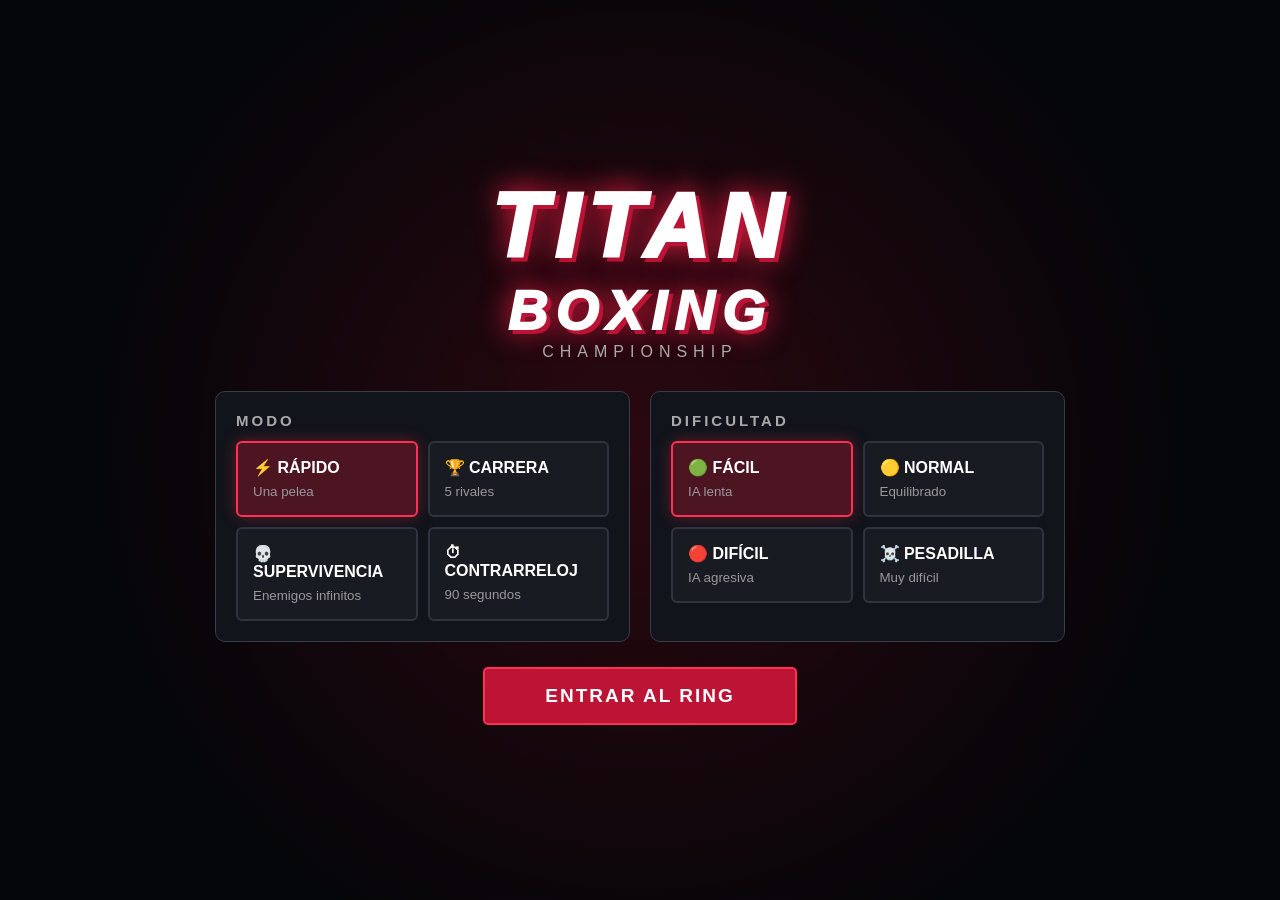
==== commit bbd35749: "Add files via upload" ====
--- a/juego.html
+++ b/juego.html
@@ -1,90 +1,87 @@
-# TITAN BOXING — Modos y dificultades
-
-```html
 <!DOCTYPE html>
 <html lang="es">
 <head>
 <meta charset="UTF-8">
-<meta name="viewport" content="width=device-width,initial-scale=1.0">
-<title>TITAN BOXING</title>
+<meta name="viewport" content="width=device-width, initial-scale=1.0">
+<title>Titan Boxing</title>
 
 <style>
 *{
+    box-sizing:border-box;
     margin:0;
     padding:0;
-    box-sizing:border-box;
 }
 
 body{
     overflow:hidden;
     background:#050609;
-    font-family:Arial,Helvetica,sans-serif;
+    font-family:Arial,sans-serif;
     color:white;
 }
 
 canvas{
     position:fixed;
     inset:0;
-    width:100vw;
-    height:100vh;
-}
+    width:100%;
+    height:100%;
+}
+
+/* ================= MENU ================= */
 
 .screen{
     position:fixed;
     inset:0;
-    z-index:10;
+    z-index:20;
     display:flex;
-    flex-direction:column;
     align-items:center;
     justify-content:center;
+    flex-direction:column;
     background:
-        radial-gradient(
-            circle,
-            rgba(190,20,50,.2),
-            rgba(3,4,8,.97) 70%
-        );
+        radial-gradient(circle at center,
+        rgba(220,20,55,.18),
+        #050609 70%);
 }
 
 .hidden{
-    display:none!important;
+    display:none !important;
 }
 
 .logo{
-    font-size:clamp(55px,9vw,115px);
+    font-size:90px;
     font-weight:1000;
     font-style:italic;
     letter-spacing:8px;
     text-shadow:
-        4px 4px 0 #c91435,
-        0 0 25px #ff2048,
-        0 0 70px rgba(255,30,70,.5);
-}
-
-.subtitle{
-    color:#a7abb6;
+        4px 4px 0 #b91435,
+        0 0 30px #ff2048;
+}
+
+.sub{
+    color:#aaa;
     letter-spacing:6px;
-    margin:8px 0 30px;
-}
-
-.menuBox{
-    width:min(900px,90vw);
+    margin-bottom:30px;
+}
+
+.menu{
+    width:850px;
+    max-width:90%;
     display:grid;
     grid-template-columns:1fr 1fr;
-    gap:18px;
-}
-
-.panel{
-    background:rgba(16,18,25,.9);
-    border:1px solid #353943;
+    gap:20px;
+}
+
+.box{
+    background:#11141b;
+    border:1px solid #393d47;
     padding:20px;
     border-radius:10px;
 }
 
-.panel h2{
-    font-size:16px;
+.box h2{
+    color:#aaa;
+    font-size:15px;
     letter-spacing:3px;
-    color:#bbb;
-    margin-bottom:14px;
+    margin-bottom:12px;
 }
 
 .options{
@@ -95,65 +92,57 @@
 
 .option{
     padding:15px;
-    border:1px solid #363b47;
-    background:#11141b;
-    color:#ddd;
+    background:#181b22;
+    border:2px solid #30343e;
     border-radius:6px;
     cursor:pointer;
     transition:.2s;
 }
 
 .option:hover{
-    border-color:#ff3152;
     transform:translateY(-2px);
+    border-color:#e72b4b;
 }
 
 .option.selected{
-    border-color:#ff3152;
-    background:
-        linear-gradient(
-            135deg,
-            #641426,
-            #1a1015
-        );
-    box-shadow:
-        0 0 20px rgba(255,30,60,.25);
-}
-
-.option strong{
+    background:#4d1422;
+    border-color:#ff3153;
+    box-shadow:0 0 15px rgba(255,40,70,.35);
+}
+
+.option b{
     display:block;
-    color:white;
-    margin-bottom:4px;
-}
-
-.option span{
-    color:#8d929e;
-    font-size:12px;
-}
-
-.startBtn{
+    margin-bottom:5px;
+}
+
+.option small{
+    color:#999;
+}
+
+.start{
     margin-top:25px;
     padding:16px 60px;
-    border:2px solid #ff3152;
-    background:#a90f2d;
+    border:2px solid #ff3153;
+    background:#bd1436;
     color:white;
     font-size:19px;
-    font-weight:900;
+    font-weight:bold;
     letter-spacing:2px;
+    border-radius:5px;
     cursor:pointer;
-    border-radius:5px;
-    box-shadow:0 0 25px rgba(255,30,60,.35);
-    transition:.2s;
-}
-
-.startBtn:hover{
-    transform:scale(1.06);
-    background:#d71939;
-}
-
-.hud{
+}
+
+.start:hover{
+    background:#e51d43;
+    transform:scale(1.05);
+}
+
+/* ================= HUD ================= */
+
+#hud{
     position:fixed;
     inset:0;
+    z-index:5;
     pointer-events:none;
 }
 
@@ -166,101 +155,108 @@
     justify-content:space-between;
 }
 
-.fighter{
-    width:34%;
+.fighterHUD{
+    width:35%;
 }
 
 .name{
-    font-weight:1000;
+    font-size:18px;
+    font-weight:bold;
     letter-spacing:3px;
     margin-bottom:6px;
 }
 
-.bar{
-    height:22px;
+.healthBar{
+    height:23px;
     border:2px solid white;
-    background:#111318;
-    overflow:hidden;
-}
-
-.hp{
+    background:#111;
+}
+
+.health{
     height:100%;
     width:100%;
-    background:linear-gradient(90deg,#ff2142,#ff713d);
-}
-
-.energy{
+    background:linear-gradient(90deg,#ff173b,#ff763c);
+    transition:.1s;
+}
+
+.energyBar{
     margin-top:5px;
     height:6px;
-    background:#151821;
-}
-
-.energyFill{
+    background:#171a22;
+}
+
+.energy{
+    height:100%;
     width:100%;
-    height:100%;
     background:#00d9ff;
 }
 
 .center{
     position:absolute;
+    top:18px;
     left:50%;
-    top:17px;
     transform:translateX(-50%);
     text-align:center;
 }
 
 .round{
+    color:#aaa;
     font-size:12px;
-    color:#aaa;
     letter-spacing:3px;
 }
 
 .timer{
     font-size:42px;
-    font-weight:1000;
+    font-weight:bold;
 }
 
 .score{
-    font-size:11px;
     color:#888;
+    font-size:12px;
 }
 
 .combo{
     position:absolute;
-    top:120px;
+    top:130px;
     left:50%;
     transform:translateX(-50%);
-    font-size:32px;
-    font-weight:1000;
+    font-size:35px;
+    font-weight:bold;
     font-style:italic;
-    text-shadow:0 0 20px #ff3152;
+    text-shadow:0 0 20px red;
     opacity:0;
 }
 
 .status{
     position:absolute;
-    bottom:28px;
+    bottom:25px;
     left:50%;
     transform:translateX(-50%);
     color:#aaa;
     letter-spacing:3px;
-    font-size:13px;
-}
-
-.help{
+}
+
+.controls{
     position:absolute;
-    bottom:25px;
-    left:25px;
+    bottom:20px;
+    left:20px;
     color:#777;
     font-size:11px;
-    line-height:1.8;
-}
-
-#result{
-    font-size:clamp(50px,8vw,100px);
-}
-
-.resultInfo{
+    line-height:1.7;
+}
+
+/* ================= RESULTADO ================= */
+
+.resultTitle{
+    font-size:70px;
+    font-weight:1000;
+    font-style:italic;
+    text-shadow:
+        4px 4px 0 #b91435,
+        0 0 30px red;
+}
+
+.resultText{
     color:#aaa;
     letter-spacing:4px;
     margin-top:10px;
@@ -270,109 +266,93 @@
 
 <body>
 
-<canvas id="canvas"></canvas>
-
-<!-- MENÚ -->
+<canvas id="game"></canvas>
+
+<!-- ================= MENU ================= -->
 
 <div id="menu" class="screen">
 
     <div class="logo">TITAN</div>
-    <div class="logo" style="font-size:clamp(35px,5vw,65px)">
+    <div class="logo" style="font-size:55px;">
         BOXING
     </div>
 
-    <div class="subtitle">
+    <div class="sub">
         CHAMPIONSHIP
     </div>
 
-    <div class="menuBox">
-
-        <div class="panel">
-
-            <h2>MODO DE JUEGO</h2>
+    <div class="menu">
+
+        <div class="box">
+
+            <h2>MODO</h2>
 
             <div class="options">
 
-                <div
-                    class="option selected"
-                    data-mode="quick"
-                    onclick="selectMode(this)"
-                >
-                    <strong>⚡ COMBATE RÁPIDO</strong>
-                    <span>Una pelea directa.</span>
+                <div class="option selected"
+                     data-mode="quick"
+                     onclick="chooseMode(this)">
+                    <b>⚡ RÁPIDO</b>
+                    <small>Una pelea</small>
                 </div>
 
-                <div
-                    class="option"
-                    data-mode="career"
-                    onclick="selectMode(this)"
-                >
-                    <strong>🏆 CARRERA</strong>
-                    <span>Derrota a todos los rivales.</span>
+                <div class="option"
+                     data-mode="career"
+                     onclick="chooseMode(this)">
+                    <b>🏆 CARRERA</b>
+                    <small>5 rivales</small>
                 </div>
 
-                <div
-                    class="option"
-                    data-mode="survival"
-                    onclick="selectMode(this)"
-                >
-                    <strong>💀 SUPERVIVENCIA</strong>
-                    <span>¿Cuántos rivales aguantas?</span>
+                <div class="option"
+                     data-mode="survival"
+                     onclick="chooseMode(this)">
+                    <b>💀 SUPERVIVENCIA</b>
+                    <small>Enemigos infinitos</small>
                 </div>
 
-                <div
-                    class="option"
-                    data-mode="time"
-                    onclick="selectMode(this)"
-                >
-                    <strong>⏱️ CONTRARRELOJ</strong>
-                    <span>Consigue puntos antes del tiempo.</span>
+                <div class="option"
+                     data-mode="time"
+                     onclick="chooseMode(this)">
+                    <b>⏱ CONTRARRELOJ</b>
+                    <small>90 segundos</small>
                 </div>
 
             </div>
 
         </div>
 
-        <div class="panel">
+        <div class="box">
 
             <h2>DIFICULTAD</h2>
 
             <div class="options">
 
-                <div
-                    class="option selected"
-                    data-diff="easy"
-                    onclick="selectDifficulty(this)"
-                >
-                    <strong>🟢 FÁCIL</strong>
-                    <span>IA lenta y ataques predecibles.</span>
+                <div class="option selected"
+                     data-difficulty="easy"
+                     onclick="chooseDifficulty(this)">
+                    <b>🟢 FÁCIL</b>
+                    <small>IA lenta</small>
                 </div>
 
-                <div
-                    class="option"
-                    data-diff="normal"
-                    onclick="selectDifficulty(this)"
-                >
-                    <strong>🟡 NORMAL</strong>
-                    <span>Una pelea equilibrada.</span>
+                <div class="option"
+                     data-difficulty="normal"
+                     onclick="chooseDifficulty(this)">
+                    <b>🟡 NORMAL</b>
+                    <small>Equilibrado</small>
                 </div>
 
-                <div
-                    class="option"
-                    data-diff="hard"
-                    onclick="selectDifficulty(this)"
-                >
-                    <strong>🔴 DIFÍCIL</strong>
-                    <span>IA rápida y agresiva.</span>
+                <div class="option"
+                     data-difficulty="hard"
+                     onclick="chooseDifficulty(this)">
+                    <b>🔴 DIFÍCIL</b>
+                    <small>IA agresiva</small>
                 </div>
 
-                <div
-                    class="option"
-                    data-diff="nightmare"
-                    onclick="selectDifficulty(this)"
-                >
-                    <strong>☠️ PESADILLA</strong>
-                    <span>IA extremadamente agresiva.</span>
+                <div class="option"
+                     data-difficulty="nightmare"
+                     onclick="chooseDifficulty(this)">
+                    <b>☠️ PESADILLA</b>
+                    <small>Muy difícil</small>
                 </div>
 
             </div>
@@ -381,62 +361,56 @@
 
     </div>
 
-    <button
-        class="startBtn"
-        onclick="startGame()"
-    >
+    <button class="start" onclick="startGame()">
         ENTRAR AL RING
     </button>
 
 </div>
 
-<!-- HUD -->
-
-<div id="hud" class="hud hidden">
+<!-- ================= HUD ================= -->
+
+<div id="hud" class="hidden">
 
     <div class="top">
 
-        <div class="fighter">
+        <div class="fighterHUD">
 
             <div class="name">
                 TITAN
             </div>
 
-            <div class="bar">
-                <div
-                    id="pHP"
-                    class="hp">
+            <div class="healthBar">
+                <div id="playerHealth"
+                     class="health">
                 </div>
             </div>
 
-            <div class="energy">
-                <div
-                    id="pEnergy"
-                    class="energyFill">
+            <div class="energyBar">
+                <div id="playerEnergy"
+                     class="energy">
                 </div>
             </div>
 
         </div>
 
-        <div class="fighter" style="text-align:right">
-
-            <div class="name">
+        <div class="fighterHUD">
+
+            <div class="name" style="text-align:right;">
                 <span id="enemyName">
                     BLAZE
                 </span>
             </div>
 
-            <div class="bar">
-                <div
-                    id="eHP"
-                    class="hp">
+            <div class="healthBar">
+                <div id="enemyHealth"
+                     class="health">
                 </div>
             </div>
 
-            <div class="energy">
-                <div
-                    id="eEnergy"
-                    class="energyFill">
+            <div class="energyBar">
+                <div id="enemyEnergy"
+                     class="energy"
+                     style="float:right;">
                 </div>
             </div>
 
@@ -450,32 +424,29 @@
             ROUND <span id="round">1</span>
         </div>
 
-        <div
-            id="timer"
-            class="timer">
+        <div id="timer"
+             class="timer">
             60
         </div>
 
         <div class="score">
-            SCORE <span id="score">0</span>
+            PUNTOS:
+            <span id="score">0</span>
         </div>
 
     </div>
 
-    <div
-        id="combo"
-        class="combo">
-        COMBO x2
+    <div id="combo"
+         class="combo">
     </div>
 
-    <div
-        id="status"
-        class="status">
+    <div id="status"
+         class="status">
         LISTO
     </div>
 
-    <div class="help">
-        A / D → MOVERSE<br>
+    <div class="controls">
+        A / D → MOVER<br>
         W → ESQUIVAR<br>
         J → GOLPE IZQUIERDO<br>
         K → GOLPE DERECHO<br>
@@ -484,146 +455,158 @@
 
 </div>
 
-<!-- RESULTADO -->
-
-<div id="resultScreen" class="screen hidden">
-
-    <div
-        id="result"
-        class="logo">
+<!-- ================= RESULTADO ================= -->
+
+<div id="resultScreen"
+     class="screen hidden">
+
+    <div id="resultTitle"
+         class="resultTitle">
         ¡VICTORIA!
     </div>
 
-    <div
-        id="resultInfo"
-        class="resultInfo">
+    <div id="resultText"
+         class="resultText">
         CAMPEÓN DEL RING
     </div>
 
-    <button
-        class="startBtn"
-        onclick="location.reload()"
-    >
-        VOLVER A JUGAR
+    <button class="start"
+            onclick="location.reload()">
+        REVANCHA
     </button>
 
 </div>
 
 <script>
 
-const canvas=
-    document.getElementById("canvas");
-
-const ctx=
+/* =====================================================
+   CONFIGURACIÓN
+===================================================== */
+
+const canvas =
+    document.getElementById("game");
+
+const ctx =
     canvas.getContext("2d");
 
-let W=innerWidth;
-let H=innerHeight;
-
-canvas.width=W;
-canvas.height=H;
-
-window.addEventListener("resize",()=>{
-
-    W=innerWidth;
-    H=innerHeight;
-
-    canvas.width=W;
-    canvas.height=H;
+let W = window.innerWidth;
+let H = window.innerHeight;
+
+canvas.width = W;
+canvas.height = H;
+
+window.addEventListener("resize", () => {
+
+    W = window.innerWidth;
+    H = window.innerHeight;
+
+    canvas.width = W;
+    canvas.height = H;
 
 });
 
-let mode="quick";
-let difficulty="easy";
-
-let running=false;
-let gameFinished=false;
-
-let round=1;
-let time=60;
-let score=0;
-
-let roundsWon=0;
-
-let particles=[];
-let texts=[];
-
-let timerCounter=0;
-
-const difficulties={
+/* =====================================================
+   VARIABLES
+===================================================== */
+
+let selectedMode = "quick";
+let selectedDifficulty = "easy";
+
+let playing = false;
+let gameOver = false;
+
+let time = 60;
+let timerCounter = 0;
+
+let score = 0;
+let round = 1;
+
+let careerEnemy = 0;
+
+let particles = [];
+let floatingTexts = [];
+
+const keys = {};
+
+/* =====================================================
+   DIFICULTADES
+===================================================== */
+
+const difficultyData = {
 
     easy:{
         speed:1.1,
-        attackChance:.45,
         reaction:90,
+        chance:.35,
         damage:5
     },
 
     normal:{
         speed:1.7,
-        attackChance:.65,
         reaction:60,
+        chance:.55,
         damage:7
     },
 
     hard:{
-        speed:2.3,
-        attackChance:.82,
-        reaction:38,
+        speed:2.4,
+        reaction:40,
+        chance:.75,
         damage:9
     },
 
     nightmare:{
         speed:3,
-        attackChance:.96,
-        reaction:20,
-        damage:12
+        reaction:22,
+        chance:.9,
+        damage:11
     }
 
 };
 
-const rivals=[
+/* =====================================================
+   RIVALES
+===================================================== */
+
+const enemies = [
 
     {
         name:"BLAZE",
-        color:"#d82040",
         health:100,
-        speed:1
+        color:"#d92343"
     },
 
     {
         name:"IRON",
-        color:"#8b929d",
         health:120,
-        speed:.9
+        color:"#9299a5"
     },
 
     {
         name:"VIPER",
-        color:"#2bcf87",
-        health:105,
-        speed:1.1
+        health:110,
+        color:"#20bd77"
     },
 
     {
-        name:"TITAN X",
-        color:"#8d3cff",
-        health:140,
-        speed:.85
+        name:"SHADOW",
+        health:135,
+        color:"#7138d8"
     },
 
     {
-        name:"THE CHAMPION",
-        color:"#f0b62b",
-        health:170,
-        speed:1.15
+        name:"CHAMPION",
+        health:160,
+        color:"#e4b52c"
     }
 
 ];
 
-let careerIndex=0;
-
-const player={
+/* =====================================================
+   JUGADORES
+===================================================== */
+
+const player = {
 
     x:0,
     y:0,
@@ -640,7 +623,7 @@
     cooldown:0,
 
     blocking:false,
-    dodge:0,
+    dodging:0,
 
     combo:0,
     comboTimer:0,
@@ -649,7 +632,7 @@
 
 };
 
-const enemy={
+const enemy = {
 
     x:0,
     y:0,
@@ -666,59 +649,85 @@
     cooldown:0,
 
     blocking:false,
-    dodge:0,
+    dodging:0,
 
     combo:0,
     comboTimer:0,
 
     hit:0,
 
-    ai:0
+    aiTimer:0,
+
+    color:"#d92343",
+    name:"BLAZE"
+
 };
 
-const keys={};
-
-document.addEventListener(
-    "keydown",
-    e=>{
-        keys[e.key.toLowerCase()]=true;
-    }
-);
-
-document.addEventListener(
-    "keyup",
-    e=>{
-        keys[e.key.toLowerCase()]=false;
-    }
-);
-
-function selectMode(el){
+/* =====================================================
+   TECLADO
+===================================================== */
+
+document.addEventListener("keydown", e => {
+
+    keys[e.key.toLowerCase()] = true;
+
+});
+
+document.addEventListener("keyup", e => {
+
+    keys[e.key.toLowerCase()] = false;
+
+});
+
+/* =====================================================
+   SELECCIÓN
+===================================================== */
+
+function chooseMode(element){
+
+    selectedMode =
+        element.dataset.mode;
 
     document
         .querySelectorAll("[data-mode]")
-        .forEach(x=>
-            x.classList.remove("selected")
-        );
-
-    el.classList.add("selected");
-
-    mode=el.dataset.mode;
-
-}
-
-function selectDifficulty(el){
+        .forEach(option => {
+
+            option.classList.remove(
+                "selected"
+            );
+
+        });
+
+    element.classList.add(
+        "selected"
+    );
+
+}
+
+function chooseDifficulty(element){
+
+    selectedDifficulty =
+        element.dataset.difficulty;
 
     document
-        .querySelectorAll("[data-diff]")
-        .forEach(x=>
-            x.classList.remove("selected")
-        );
-
-    el.classList.add("selected");
-
-    difficulty=el.dataset.diff;
-
-}
+        .querySelectorAll("[data-difficulty]")
+        .forEach(option => {
+
+            option.classList.remove(
+                "selected"
+            );
+
+        });
+
+    element.classList.add(
+        "selected"
+    );
+
+}
+
+/* =====================================================
+   INICIAR
+===================================================== */
 
 function startGame(){
 
@@ -730,116 +739,139 @@
         .getElementById("hud")
         .classList.remove("hidden");
 
-    running=true;
-
-    careerIndex=0;
+    playing = true;
+    gameOver = false;
+
+    careerEnemy = 0;
+    round = 1;
+    score = 0;
 
     setupFight();
 
-    requestAnimationFrame(loop);
-
-}
+    requestAnimationFrame(gameLoop);
+
+}
+
+/* =====================================================
+   CONFIGURAR PELEA
+===================================================== */
 
 function setupFight(){
 
-    let rival;
-
-    if(mode==="career"){
-
-        rival=
-            rivals[
+    let data;
+
+    if(selectedMode === "career"){
+
+        data =
+            enemies[
                 Math.min(
-                    careerIndex,
-                    rivals.length-1
+                    careerEnemy,
+                    enemies.length - 1
                 )
             ];
 
     }else{
 
-        rival=
-            rivals[
+        data =
+            enemies[
                 Math.floor(
-                    Math.random()*rivals.length
+                    Math.random() *
+                    enemies.length
                 )
             ];
 
     }
 
-    enemy.name=rival.name;
-
-    enemy.color=rival.color;
-
-    enemy.maxHealth=
-        rival.health*
-        (
-            difficulty==="nightmare"
-            ?1.2
-            :1
-        );
-
-    enemy.health=enemy.maxHealth;
-
-    player.health=100;
-
-    player.energy=100;
-
-    enemy.energy=100;
-
-    player.x=W*.36;
-    player.y=H*.69;
-
-    enemy.x=W*.64;
-    enemy.y=H*.69;
-
-    player.attack=null;
-    enemy.attack=null;
-
-    time=
-        mode==="time"
-        ?90
-        :60;
-
-    document
-        .getElementById("enemyName")
-        .textContent=
-        enemy.name;
-
-    document
-        .getElementById("round")
-        .textContent=
-        round;
-
-}
+    enemy.name = data.name;
+    enemy.color = data.color;
+
+    let multiplier = 1;
+
+    if(selectedDifficulty === "hard")
+        multiplier = 1.15;
+
+    if(selectedDifficulty === "nightmare")
+        multiplier = 1.35;
+
+    enemy.maxHealth =
+        data.health * multiplier;
+
+    enemy.health =
+        enemy.maxHealth;
+
+    player.health = 100;
+    player.energy = 100;
+
+    enemy.energy = 100;
+
+    player.x = W * .36;
+    player.y = H * .69;
+
+    enemy.x = W * .64;
+    enemy.y = H * .69;
+
+    player.attack = null;
+    enemy.attack = null;
+
+    player.blocking = false;
+    enemy.blocking = false;
+
+    player.dodging = 0;
+    enemy.dodging = 0;
+
+    time =
+        selectedMode === "time"
+        ? 90
+        : 60;
+
+    document.getElementById(
+        "enemyName"
+    ).textContent = enemy.name;
+
+    document.getElementById(
+        "round"
+    ).textContent = round;
+
+}
+
+/* =====================================================
+   ATAQUE
+===================================================== */
 
 function attack(fighter,type){
 
     if(
-        fighter.cooldown>0 ||
-        fighter.attack ||
+        fighter.cooldown > 0 ||
+        fighter.attack !== null ||
         fighter.blocking ||
-        fighter.dodge>0
-    )
+        fighter.dodging > 0
+    ){
         return;
-
-    fighter.attack=type;
-
-    fighter.attackTimer=
-        type==="left"
-        ?20
-        :27;
-
-    fighter.cooldown=
-        type==="left"
-        ?18
-        :28;
-
-}
+    }
+
+    fighter.attack = type;
+
+    fighter.attackTimer =
+        type === "left"
+        ? 20
+        : 28;
+
+    fighter.cooldown =
+        type === "left"
+        ? 18
+        : 27;
+
+}
+
+/* =====================================================
+   JUGADOR
+===================================================== */
 
 function updatePlayer(){
 
-    player.blocking=
+    player.blocking =
         keys["l"] &&
-        !player.attack;
+        player.attack === null;
 
     if(
         keys["a"] &&
@@ -847,8 +879,8 @@
         !player.attack
     ){
 
-        player.x-=4;
-        player.facing=-1;
+        player.x -= 4;
+        player.facing = -1;
 
     }
 
@@ -858,23 +890,23 @@
         !player.attack
     ){
 
-        player.x+=4;
-        player.facing=1;
+        player.x += 4;
+        player.facing = 1;
 
     }
 
     if(
         keys["w"] &&
-        player.dodge<=0 &&
+        player.dodging <= 0 &&
         !player.attack
     ){
 
-        player.dodge=14;
-
-        player.energy=
+        player.dodging = 15;
+
+        player.energy =
             Math.max(
                 0,
-                player.energy-10
+                player.energy - 10
             );
 
     }
@@ -885,11 +917,11 @@
     if(keys["k"])
         attack(player,"right");
 
-    player.x=
+    player.x =
         Math.max(
-            W*.17,
+            W*.15,
             Math.min(
-                W*.83,
+                W*.85,
                 player.x
             )
         );
@@ -901,75 +933,81 @@
 
 }
 
+/* =====================================================
+   IA
+===================================================== */
+
 function updateEnemy(){
 
-    const d=
-        difficulties[difficulty];
-
-    let distance=
+    const d =
+        difficultyData[
+            selectedDifficulty
+        ];
+
+    const distance =
         Math.abs(
-            player.x-enemy.x
+            player.x - enemy.x
         );
 
-    enemy.facing=
-        player.x>enemy.x
-        ?1
-        :-1;
+    enemy.facing =
+        player.x > enemy.x
+        ? 1
+        : -1;
 
     if(
-        distance>155 &&
+        distance > 160 &&
         !enemy.attack &&
         !enemy.blocking
     ){
 
-        enemy.x+=
+        enemy.x +=
             Math.sign(
-                player.x-enemy.x
-            )*
-            d.speed*
-            enemy.speed;
+                player.x - enemy.x
+            ) *
+            d.speed;
 
     }
 
-    enemy.ai--;
-
-    if(enemy.ai<=0){
-
-        enemy.ai=
-            d.reaction+
-            Math.random()*d.reaction;
-
-        if(distance<180){
-
-            let r=Math.random();
+    enemy.aiTimer--;
+
+    if(enemy.aiTimer <= 0){
+
+        enemy.aiTimer =
+            d.reaction +
+            Math.random() *
+            d.reaction;
+
+        if(distance < 180){
+
+            const chance =
+                Math.random();
 
             if(
-                r<d.attackChance
+                chance < d.chance
             ){
 
                 attack(
                     enemy,
-                    Math.random()<.5
-                    ?"left"
-                    :"right"
+                    Math.random() < .5
+                    ? "left"
+                    : "right"
                 );
 
-            }else if(r<.8){
-
-                enemy.blocking=true;
-
-                setTimeout(
-                    ()=>{
-                        enemy.blocking=false;
-                    },
-                    difficulty==="nightmare"
-                    ?450
-                    :600
-                );
+            }else if(
+                chance < .82
+            ){
+
+                enemy.blocking = true;
+
+                setTimeout(() => {
+
+                    enemy.blocking = false;
+
+                }, 400);
 
             }else{
 
-                enemy.dodge=12;
+                enemy.dodging = 12;
 
             }
 
@@ -984,100 +1022,106 @@
 
 }
 
-function updateFighter(fighter,opponent){
-
-    if(fighter.cooldown>0)
+/* =====================================================
+   ACTUALIZAR LUCHADOR
+===================================================== */
+
+function updateFighter(
+    fighter,
+    opponent
+){
+
+    if(fighter.cooldown > 0)
         fighter.cooldown--;
 
-    if(fighter.dodge>0){
-
-        fighter.dodge--;
-
-        fighter.x+=
-            fighter.facing*5;
+    if(fighter.hit > 0)
+        fighter.hit--;
+
+    if(fighter.dodging > 0){
+
+        fighter.dodging--;
+
+        fighter.x +=
+            fighter.facing * 5;
 
     }
 
-    if(fighter.hit>0)
-        fighter.hit--;
-
     if(fighter.attack){
 
         fighter.attackTimer--;
 
-        if(fighter.attackTimer===10){
-
-            let distance=
+        if(
+            fighter.attackTimer === 10
+        ){
+
+            const distance =
                 Math.abs(
-                    fighter.x-opponent.x
+                    fighter.x -
+                    opponent.x
                 );
 
-            if(distance<170){
-
-                let damage=
-                    fighter.attack==="left"
-                    ?7
-                    :11;
-
-                if(
-                    opponent.blocking
-                ){
-
-                    damage*=.2;
+            if(distance < 175){
+
+                let damage =
+                    fighter.attack === "left"
+                    ? 7
+                    : 11;
+
+                if(opponent.blocking){
+
+                    damage *= .2;
 
                     createParticles(
                         opponent.x,
-                        opponent.y-90,
+                        opponent.y - 100,
                         "#00d9ff",
-                        10
+                        12
                     );
 
                     floatingText(
                         opponent.x,
-                        opponent.y-140,
+                        opponent.y - 145,
                         "BLOCK"
                     );
 
-                }else if(
-                    opponent.dodge>0
+                }
+
+                if(
+                    opponent.dodging > 0
                 ){
 
-                    damage=0;
+                    damage = 0;
 
                 }
 
-                if(damage>0){
-
-                    opponent.health-=damage;
-
-                    opponent.hit=10;
-
-                    fighter.energy=
+                if(damage > 0){
+
+                    opponent.health -=
+                        damage;
+
+                    opponent.hit = 8;
+
+                    fighter.energy =
                         Math.min(
                             100,
-                            fighter.energy+6
-                        );
-
-                    opponent.energy=
-                        Math.min(
-                            100,
-                            opponent.energy+3
+                            fighter.energy + 6
                         );
 
                     createImpact(
                         opponent.x,
-                        opponent.y-100
+                        opponent.y - 100
                     );
 
                     fighter.combo++;
-
-                    fighter.comboTimer=80;
-
-                    if(fighter===player){
-
-                        score+=
+                    fighter.comboTimer = 70;
+
+                    if(
+                        fighter === player
+                    ){
+
+                        score +=
                             Math.round(
-                                damage*12
+                                damage * 10
                             );
 
                         showCombo(
@@ -1092,18 +1136,27 @@
 
         }
 
-        if(fighter.attackTimer<=0)
-            fighter.attack=null;
+        if(
+            fighter.attackTimer <= 0
+        ){
+
+            fighter.attack = null;
+
+        }
 
     }
 
-    if(fighter.comboTimer>0)
+    if(fighter.comboTimer > 0)
         fighter.comboTimer--;
 
-    if(fighter.comboTimer<=0)
-        fighter.combo=0;
-
-}
+    if(fighter.comboTimer <= 0)
+        fighter.combo = 0;
+
+}
+
+/* =====================================================
+   EFECTOS
+===================================================== */
 
 function createParticles(
     x,
@@ -1112,14 +1165,19 @@
     amount
 ){
 
-    for(let i=0;i<amount;i++){
-
-        let a=
-            Math.random()*Math.PI*2;
-
-        let speed=
-            2+
-            Math.random()*7;
+    for(
+        let i=0;
+        i<amount;
+        i++
+    ){
+
+        const angle =
+            Math.random() *
+            Math.PI * 2;
+
+        const speed =
+            2 +
+            Math.random() * 6;
 
         particles.push({
 
@@ -1127,17 +1185,19 @@
             y:y,
 
             vx:
-                Math.cos(a)*speed,
+                Math.cos(angle) *
+                speed,
 
             vy:
-                Math.sin(a)*speed,
+                Math.sin(angle) *
+                speed,
 
             life:
-                20+
-                Math.random()*25,
+                20 +
+                Math.random()*20,
 
             size:
-                2+
+                2 +
                 Math.random()*5,
 
             color:color
@@ -1153,7 +1213,7 @@
     createParticles(
         x,
         y,
-        "#ffdf5a",
+        "#ffdc4a",
         18
     );
 
@@ -1161,129 +1221,148 @@
         x,
         y,
         "#ffffff",
-        8
-    );
-
-}
-
-function floatingText(x,y,text){
-
-    texts.push({
+        7
+    );
+
+}
+
+function floatingText(
+    x,
+    y,
+    text
+){
+
+    floatingTexts.push({
+
         x:x,
         y:y,
         text:text,
         life:40
+
     });
 
 }
 
-function showCombo(n){
-
-    if(n<2)
+function showCombo(number){
+
+    if(number < 2)
         return;
 
-    let c=
+    const element =
         document.getElementById(
             "combo"
         );
 
-    c.textContent=
-        "COMBO x"+n;
-
-    c.style.opacity=1;
+    element.textContent =
+        "COMBO x" + number;
+
+    element.style.opacity = 1;
 
     clearTimeout(
-        window.comboTimeout
-    );
-
-    window.comboTimeout=
-        setTimeout(
-            ()=>{
-                c.style.opacity=0;
-            },
-            700
+        window.comboTimer
+    );
+
+    window.comboTimer =
+        setTimeout(() => {
+
+            element.style.opacity = 0;
+
+        },700);
+
+}
+
+function updateEffects(){
+
+    particles.forEach(p => {
+
+        p.x += p.vx;
+        p.y += p.vy;
+
+        p.vx *= .95;
+        p.vy *= .95;
+
+        p.vy += .1;
+
+        p.life--;
+
+    });
+
+    particles =
+        particles.filter(
+            p => p.life > 0
         );
 
-}
-
-function updateEffects(){
-
-    particles.forEach(p=>{
-
-        p.x+=p.vx;
-        p.y+=p.vy;
-
-        p.vx*=.95;
-        p.vy*=.95;
-
-        p.vy+=.08;
-
-        p.life--;
+    floatingTexts.forEach(t => {
+
+        t.y -= 1;
+        t.life--;
 
     });
 
-    particles=
-        particles.filter(
-            p=>p.life>0
+    floatingTexts =
+        floatingTexts.filter(
+            t => t.life > 0
         );
 
-    texts.forEach(t=>{
-
-        t.y-=1;
-        t.life--;
-
-    });
-
-    texts=
-        texts.filter(
-            t=>t.life>0
+}
+
+/* =====================================================
+   ARENA
+===================================================== */
+
+function drawArena(){
+
+    const background =
+        ctx.createLinearGradient(
+            0,
+            0,
+            0,
+            H
         );
 
-}
-
-function drawArena(){
-
-    let bg=
-        ctx.createLinearGradient(
-            0,0,
-            0,H
-        );
-
-    bg.addColorStop(
+    background.addColorStop(
         0,
         "#090b12"
     );
 
-    bg.addColorStop(
+    background.addColorStop(
         .55,
-        "#19151c"
-    );
-
-    bg.addColorStop(
+        "#18151c"
+    );
+
+    background.addColorStop(
         1,
-        "#040406"
-    );
-
-    ctx.fillStyle=bg;
+        "#030305"
+    );
+
+    ctx.fillStyle =
+        background;
 
     ctx.fillRect(
-        0,0,W,H
-    );
-
-    // focos
-
-    for(let i=0;i<8;i++){
-
-        let x=
-            i*W/7;
-
-        let light=
+        0,
+        0,
+        W,
+        H
+    );
+
+    /* luces */
+
+    for(
+        let i=0;
+        i<8;
+        i++
+    ){
+
+        const x =
+            i * W / 7;
+
+        const light =
             ctx.createRadialGradient(
                 x,
-                90,
+                70,
                 0,
                 x,
-                90,
+                70,
                 180
             );
 
@@ -1297,40 +1376,44 @@
             "rgba(255,255,255,0)"
         );
 
-        ctx.fillStyle=light;
+        ctx.fillStyle =
+            light;
 
         ctx.fillRect(
             x-180,
             0,
             360,
-            220
+            200
         );
 
     }
 
-    // público
-
-    for(let i=0;i<100;i++){
-
-        let x=
-            (i/100)*W;
-
-        let y=
-            H*.42+
-            Math.sin(i)*12;
-
-        ctx.fillStyle=
+    /* publico */
+
+    for(
+        let i=0;
+        i<90;
+        i++
+    ){
+
+        const x =
+            i / 90 * W;
+
+        const y =
+            H*.43 +
+            Math.sin(i*2)*10;
+
+        ctx.fillStyle =
             i%3===0
-            ?"rgba(255,30,60,.4)"
-            :"rgba(180,190,210,.25)";
+            ? "rgba(255,30,60,.4)"
+            : "rgba(170,180,200,.25)";
 
         ctx.beginPath();
 
         ctx.arc(
             x,
             y,
-            5+
-            i%5,
+            5 + i%4,
             0,
             Math.PI*2
         );
@@ -1339,9 +1422,10 @@
 
     }
 
-    // ring
-
-    ctx.fillStyle="#12161c";
+    /* ring */
+
+    ctx.fillStyle =
+        "#10151c";
 
     ctx.fillRect(
         W*.10,
@@ -1350,113 +1434,100 @@
         H*.17
     );
 
-    ctx.fillStyle="#242b35";
+    ctx.fillStyle =
+        "#26303a";
 
     ctx.fillRect(
         W*.13,
         H*.70,
         W*.74,
-        H*.13
-    );
-
-    // lona
-
-    ctx.strokeStyle=
-        "rgba(255,255,255,.1)";
-
-    ctx.lineWidth=2;
-
-    for(let y=H*.70;y<H*.84;y+=14){
-
-        ctx.beginPath();
-
-        ctx.moveTo(
-            W*.13,
-            y
-        );
-
-        ctx.lineTo(
-            W*.87,
-            y
-        );
-
-        ctx.stroke();
-
-    }
-
-    // cuerdas
-
-    [
-        .53,
-        .59,
-        .65
-    ].forEach((r,i)=>{
-
-        ctx.strokeStyle=
-            i===1
-            ?"white"
-            :"#c91839";
-
-        ctx.lineWidth=
-            i===1
-            ?5
-            :3;
-
-        ctx.beginPath();
-
-        ctx.moveTo(
-            W*.09,
-            H*r
-        );
-
-        ctx.lineTo(
-            W*.91,
-            H*r
-        );
-
-        ctx.stroke();
-
-    });
-
-    // postes
-
-    [W*.10,W*.90].forEach(x=>{
-
-        ctx.fillStyle="#bbbfc7";
-
-        ctx.fillRect(
-            x-6,
-            H*.47,
-            12,
-            H*.28
-        );
-
-    });
-
-}
-
-function drawFighter(f,isPlayer){
-
-    let x=f.x;
-    let y=f.y;
+        H*.14
+    );
+
+    /* cuerdas */
+
+    const ropes =
+        [.53,.59,.65];
+
+    ropes.forEach(
+        (r,i) => {
+
+            ctx.strokeStyle =
+                i===1
+                ? "#ffffff"
+                : "#d71939";
+
+            ctx.lineWidth =
+                i===1
+                ? 5
+                : 3;
+
+            ctx.beginPath();
+
+            ctx.moveTo(
+                W*.09,
+                H*r
+            );
+
+            ctx.lineTo(
+                W*.91,
+                H*r
+            );
+
+            ctx.stroke();
+
+        }
+    );
+
+    /* postes */
+
+    [W*.10,W*.90].forEach(
+        x => {
+
+            ctx.fillStyle =
+                "#c5c8cd";
+
+            ctx.fillRect(
+                x-6,
+                H*.47,
+                12,
+                H*.28
+            );
+
+        }
+    );
+
+}
+
+/* =====================================================
+   DIBUJAR LUCHADOR
+===================================================== */
+
+function drawFighter(
+    fighter,
+    isPlayer
+){
+
+    const x = fighter.x;
+    const y = fighter.y;
 
     ctx.save();
 
-    if(f.hit>0)
-        ctx.globalAlpha=.7;
-
-    // sombra
-
-    ctx.fillStyle=
+    if(fighter.hit > 0)
+        ctx.globalAlpha = .65;
+
+    /* sombra */
+
+    ctx.fillStyle =
         "rgba(0,0,0,.55)";
 
     ctx.beginPath();
 
     ctx.ellipse(
         x,
-        y+10,
+        y+8,
         65,
-        13,
+        14,
         0,
         0,
         Math.PI*2
@@ -1464,12 +1535,12 @@
 
     ctx.fill();
 
-    // piernas
-
-    ctx.fillStyle=
+    /* piernas */
+
+    ctx.fillStyle =
         isPlayer
-        ?"#1d2835"
-        :"#2b2025";
+        ? "#1c2734"
+        : "#302127";
 
     ctx.fillRect(
         x-29,
@@ -1485,12 +1556,12 @@
         65
     );
 
-    // botas
-
-    ctx.fillStyle=
+    /* zapatos */
+
+    ctx.fillStyle =
         isPlayer
-        ?"#e6e8ec"
-        :"#c91d39";
+        ? "#e8e8e8"
+        : "#cf1939";
 
     ctx.fillRect(
         x-38,
@@ -1500,59 +1571,49 @@
     );
 
     ctx.fillRect(
-        x+6,
+        x+7,
         y+40,
         35,
         13
     );
 
-    // torso
-
-    let g=
+    /* torso */
+
+    let body =
         ctx.createLinearGradient(
             x-30,
-            y-100,
+            y-105,
             x+30,
             y
         );
 
     if(isPlayer){
 
-        g.addColorStop(
+        body.addColorStop(
             0,
-            "#344b60"
+            "#344c62"
         );
 
-        g.addColorStop(
-            .5,
-            "#131d28"
+        body.addColorStop(
+            1,
+            "#080d13"
         );
 
-        g.addColorStop(
-            1,
-            "#070b10"
-        );
-
     }else{
 
-        g.addColorStop(
+        body.addColorStop(
             0,
             enemy.color
         );
 
-        g.addColorStop(
-            .6,
-            "#32111a"
+        body.addColorStop(
+            1,
+            "#12080d"
         );
 
-        g.addColorStop(
-            1,
-            "#09070b"
-        );
-
     }
 
-    ctx.fillStyle=g;
+    ctx.fillStyle = body;
 
     ctx.beginPath();
 
@@ -1566,9 +1627,10 @@
 
     ctx.fill();
 
-    // cuello
-
-    ctx.fillStyle="#b98268";
+    /* cuello */
+
+    ctx.fillStyle =
+        "#b98167";
 
     ctx.fillRect(
         x-10,
@@ -1577,9 +1639,10 @@
         20
     );
 
-    // cabeza
-
-    ctx.fillStyle="#c99072";
+    /* cabeza */
+
+    ctx.fillStyle =
+        "#c99072";
 
     ctx.beginPath();
 
@@ -1593,9 +1656,10 @@
 
     ctx.fill();
 
-    // pelo
-
-    ctx.fillStyle="#14151a";
+    /* cabello */
+
+    ctx.fillStyle =
+        "#15151a";
 
     ctx.beginPath();
 
@@ -1609,9 +1673,10 @@
 
     ctx.fill();
 
-    // ojos
-
-    ctx.fillStyle="#191010";
+    /* ojos */
+
+    ctx.fillStyle =
+        "#111";
 
     ctx.beginPath();
 
@@ -1637,11 +1702,12 @@
 
     ctx.fill();
 
-    // nariz
-
-    ctx.strokeStyle="#765044";
-
-    ctx.lineWidth=2;
+    /* nariz */
+
+    ctx.strokeStyle =
+        "#704c40";
+
+    ctx.lineWidth = 2;
 
     ctx.beginPath();
 
@@ -1662,26 +1728,26 @@
 
     ctx.stroke();
 
-    // brazos y guantes
+    /* brazos */
 
     drawGlove(
-        f,
+        fighter,
         isPlayer,
         true
     );
 
     drawGlove(
-        f,
+        fighter,
         isPlayer,
         false
     );
 
-    // cinturón
-
-    ctx.fillStyle=
+    /* cinturón */
+
+    ctx.fillStyle =
         isPlayer
-        ?" #00bfe8"
-        :"#ffd13b";
+        ? "#00c9ed"
+        : "#ffd43b";
 
     ctx.fillRect(
         x-32,
@@ -1694,77 +1760,88 @@
 
 }
 
+/* =====================================================
+   GUANTES
+===================================================== */
+
 function drawGlove(
-    f,
+    fighter,
     isPlayer,
     front
 ){
 
-    let side=
+    const side =
         front
-        ?f.facing
-        :-f.facing;
-
-    let active=
-        f.attack &&
+        ? fighter.facing
+        : -fighter.facing;
+
+    const active =
+        fighter.attack &&
         (
-            (f.attack==="left"&&front) ||
-            (f.attack==="right"&&!front)
+            (
+                fighter.attack==="left" &&
+                front
+            ) ||
+            (
+                fighter.attack==="right" &&
+                !front
+            )
         );
 
-    let gx=
-        f.x+
-        side*
-        (active?85:42);
-
-    let gy=
-        f.y-
-        (active?100:76);
+    let gx =
+        fighter.x +
+        side *
+        (active ? 85 : 42);
+
+    let gy =
+        fighter.y -
+        (active ? 100 : 76);
 
     if(active){
 
-        let total=
-            f.attack==="left"
-            ?20
-            :27;
-
-        let progress=
-            1-
-            f.attackTimer/
+        const total =
+            fighter.attack==="left"
+            ? 20
+            : 28;
+
+        const progress =
+            1 -
+            fighter.attackTimer /
             total;
 
-        gx=
-            f.x+
-            side*
+        gx =
+            fighter.x +
+            side *
             (
-                42+
+                42 +
                 Math.sin(
                     progress*Math.PI
-                )*43
+                ) * 43
             );
 
-        gy=
-            f.y-
-            76-
+        gy =
+            fighter.y -
+            76 -
             Math.sin(
                 progress*Math.PI
-            )*25;
+            ) * 25;
 
     }
 
-    // brazo
-
-    ctx.strokeStyle="#986955";
-
-    ctx.lineWidth=15;
-
-    ctx.lineCap="round";
+    /* brazo */
+
+    ctx.strokeStyle =
+        "#976653";
+
+    ctx.lineWidth = 15;
+
+    ctx.lineCap = "round";
 
     ctx.beginPath();
 
     ctx.moveTo(
-        f.x+side*28,
-        f.y-85
+        fighter.x + side*28,
+        fighter.y - 85
     );
 
     ctx.lineTo(
@@ -1774,22 +1851,22 @@
 
     ctx.stroke();
 
-    // guante
-
-    ctx.fillStyle=
+    /* guante */
+
+    ctx.fillStyle =
         isPlayer
-        ?" #e62948"
-        :enemy.color;
-
-    ctx.shadowBlur=
+        ? "#ed2849"
+        : fighter.color;
+
+    ctx.shadowBlur =
         active
-        ?22
-        :0;
-
-    ctx.shadowColor=
+        ? 20
+        : 0;
+
+    ctx.shadowColor =
         isPlayer
-        ?" #ff3152"
-        :enemy.color;
+        ? "#ff3153"
+        : fighter.color;
 
     ctx.beginPath();
 
@@ -1803,99 +1880,110 @@
 
     ctx.fill();
 
-    ctx.shadowBlur=0;
-
-}
+    ctx.shadowBlur = 0;
+
+}
+
+/* =====================================================
+   PARTICULAS
+===================================================== */
 
 function drawEffects(){
 
-    particles.forEach(p=>{
-
-        ctx.globalAlpha=
-            Math.max(
+    particles.forEach(
+        p => {
+
+            ctx.globalAlpha =
+                Math.max(
+                    0,
+                    p.life/40
+                );
+
+            ctx.fillStyle =
+                p.color;
+
+            ctx.beginPath();
+
+            ctx.arc(
+                p.x,
+                p.y,
+                p.size,
                 0,
-                p.life/40
+                Math.PI*2
             );
 
-        ctx.fillStyle=p.color;
-
-        ctx.shadowBlur=15;
-        ctx.shadowColor=p.color;
-
-        ctx.beginPath();
-
-        ctx.arc(
-            p.x,
-            p.y,
-            p.size,
-            0,
-            Math.PI*2
-        );
-
-        ctx.fill();
-
-    });
-
-    ctx.globalAlpha=1;
-
-    texts.forEach(t=>{
-
-        ctx.globalAlpha=
-            t.life/40;
-
-        ctx.fillStyle="#fff";
-
-        ctx.font=
-            "900 23px Arial";
-
-        ctx.textAlign="center";
-
-        ctx.fillText(
-            t.text,
-            t.x,
-            t.y
-        );
-
-    });
-
-    ctx.globalAlpha=1;
-    ctx.shadowBlur=0;
-
-}
+            ctx.fill();
+
+        }
+    );
+
+    ctx.globalAlpha = 1;
+
+    floatingTexts.forEach(
+        t => {
+
+            ctx.globalAlpha =
+                t.life/40;
+
+            ctx.fillStyle =
+                "white";
+
+            ctx.font =
+                "bold 23px Arial";
+
+            ctx.textAlign =
+                "center";
+
+            ctx.fillText(
+                t.text,
+                t.x,
+                t.y
+            );
+
+        }
+    );
+
+    ctx.globalAlpha = 1;
+
+}
+
+/* =====================================================
+   HUD
+===================================================== */
 
 function updateHUD(){
 
     document.getElementById(
-        "pHP"
-    ).style.width=
+        "playerHealth"
+    ).style.width =
         Math.max(
             0,
             player.health
-        )+"%";
+        ) + "%";
 
     document.getElementById(
-        "eHP"
-    ).style.width=
+        "enemyHealth"
+    ).style.width =
         Math.max(
             0,
-            enemy.health/
-            enemy.maxHealth*
+            enemy.health /
+            enemy.maxHealth *
             100
-        )+"%";
+        ) + "%";
 
     document.getElementById(
-        "pEnergy"
-    ).style.width=
-        player.energy+"%";
+        "playerEnergy"
+    ).style.width =
+        player.energy + "%";
 
     document.getElementById(
-        "eEnergy"
-    ).style.width=
-        enemy.energy+"%";
+        "enemyEnergy"
+    ).style.width =
+        enemy.energy + "%";
 
     document.getElementById(
         "timer"
-    ).textContent=
+    ).textContent =
         Math.max(
             0,
             time
@@ -1903,33 +1991,72 @@
 
     document.getElementById(
         "score"
-    ).textContent=
+    ).textContent =
         score;
 
     document.getElementById(
         "status"
-    ).textContent=
+    ).textContent =
         player.blocking
-        ?"BLOQUEANDO"
-        :
-        player.dodge>0
-        ?"ESQUIVANDO"
-        :"LISTO";
-
-}
+        ? "BLOQUEANDO"
+        : player.dodging > 0
+        ? "ESQUIVANDO"
+        : "LISTO";
+
+}
+
+/* =====================================================
+   FIN DEL JUEGO
+===================================================== */
+
+function finishGame(
+    title,
+    text
+){
+
+    if(gameOver)
+        return;
+
+    gameOver = true;
+
+    document
+        .getElementById(
+            "resultScreen"
+        )
+        .classList.remove(
+            "hidden"
+        );
+
+    document.getElementById(
+        "resultTitle"
+    ).textContent =
+        title;
+
+    document.getElementById(
+        "resultText"
+    ).textContent =
+        text +
+        " | PUNTOS: " +
+        score;
+
+}
+
+/* =====================================================
+   SIGUIENTE PELEA
+===================================================== */
 
 function nextCareerFight(){
 
-    careerIndex++;
+    careerEnemy++;
 
     if(
-        careerIndex>=
-        rivals.length
+        careerEnemy >=
+        enemies.length
     ){
 
-        finish(
-            "¡CAMPEÓN ABSOLUTO!",
-            "HAS COMPLETADO LA CARRERA"
+        finishGame(
+            "¡CAMPEÓN!",
+            "COMPLETASTE LA CARRERA"
         );
 
         return;
@@ -1940,126 +2067,86 @@
 
     setupFight();
 
-    player.health=
+    player.health =
         Math.min(
             100,
-            player.health+30
+            player.health + 25
         );
-
-    showRoundMessage(
-        "SIGUIENTE RIVAL"
-    );
-
-}
-
-function showRoundMessage(text){
 
     floatingText(
         W/2,
         H*.35,
-        text
-    );
-
-}
-
-function finish(title,subtitle){
-
-    if(gameFinished)
+        "SIGUIENTE RIVAL"
+    );
+
+}
+
+/* =====================================================
+   COMPROBAR
+===================================================== */
+
+function checkGame(){
+
+    if(enemy.health <= 0){
+
+        score += 500;
+
+        if(
+            selectedMode === "career"
+        ){
+
+            nextCareerFight();
+
+        }else if(
+            selectedMode === "survival"
+        ){
+
+            round++;
+
+            setupFight();
+
+        }else{
+
+            finishGame(
+                "¡VICTORIA!",
+                "GANASTE EL COMBATE"
+            );
+
+        }
+
         return;
 
-    gameFinished=true;
-
-    document
-        .getElementById("resultScreen")
-        .classList.remove("hidden");
-
-    document
-        .getElementById("result")
-        .textContent=
-        title;
-
-    document
-        .getElementById("resultInfo")
-        .textContent=
-        subtitle+
-        "  •  SCORE: "+
-        score;
-
-}
-
-function checkGame(){
+    }
+
+    if(player.health <= 0){
+
+        finishGame(
+            "¡DERROTA!",
+            "EL RIVAL GANÓ"
+        );
+
+        return;
+
+    }
 
     if(
-        enemy.health<=0
+        time <= 0 &&
+        selectedMode !== "survival"
     ){
 
-        score+=500;
-
-        roundsWon++;
-
-        if(mode==="career"){
-
-            nextCareerFight();
-
-        }else if(
-            mode==="survival"
-        ){
-
-            round++;
-
-            enemy.health=0;
-
-            setTimeout(
-                ()=>{
-                    setupFight();
-                },
-                300
-            );
-
-        }else{
-
-            finish(
-                "¡TITAN GANA!",
-                "VICTORIA EN EL RING"
-            );
-
-        }
-
-        return;
-
-    }
-
-    if(
-        player.health<=0
-    ){
-
-        finish(
-            "¡DERROTA!",
-            "BLAZE SE LLEVA LA VICTORIA"
-        );
-
-        return;
-
-    }
-
-    if(
-        time<=0 &&
-        mode!=="survival"
-    ){
-
         if(
-            player.health>
+            player.health >
             enemy.health
         ){
 
-            finish(
+            finishGame(
                 "¡VICTORIA!",
                 "GANASTE POR DECISIÓN"
             );
 
         }else{
 
-            finish(
+            finishGame(
                 "¡DERROTA!",
                 "PERDISTE POR DECISIÓN"
             );
@@ -2070,32 +2157,37 @@
 
 }
 
-let last=0;
-
-function loop(timestamp){
-
-    if(!running)
+/* =====================================================
+   LOOP PRINCIPAL
+===================================================== */
+
+let lastTime = 0;
+
+function gameLoop(timestamp){
+
+    if(!playing)
         return;
 
-    let delta=
-        timestamp-last;
-
-    last=timestamp;
-
-    if(delta>100)
-        delta=16;
-
-    if(!gameFinished){
-
-        timerCounter+=delta;
+    let delta =
+        timestamp -
+        lastTime;
+
+    lastTime = timestamp;
+
+    if(delta > 100)
+        delta = 16;
+
+    if(!gameOver){
+
+        timerCounter += delta;
 
         if(
-            timerCounter>=1000
+            timerCounter >= 1000
         ){
 
             time--;
 
-            timerCounter=0;
+            timerCounter = 0;
 
         }
 
@@ -2125,12 +2217,13 @@
 
     drawEffects();
 
-    requestAnimationFrame(loop);
+    requestAnimationFrame(
+        gameLoop
+    );
 
 }
 
 </script>
 
 </body>
-</html>
-```
+</html>
